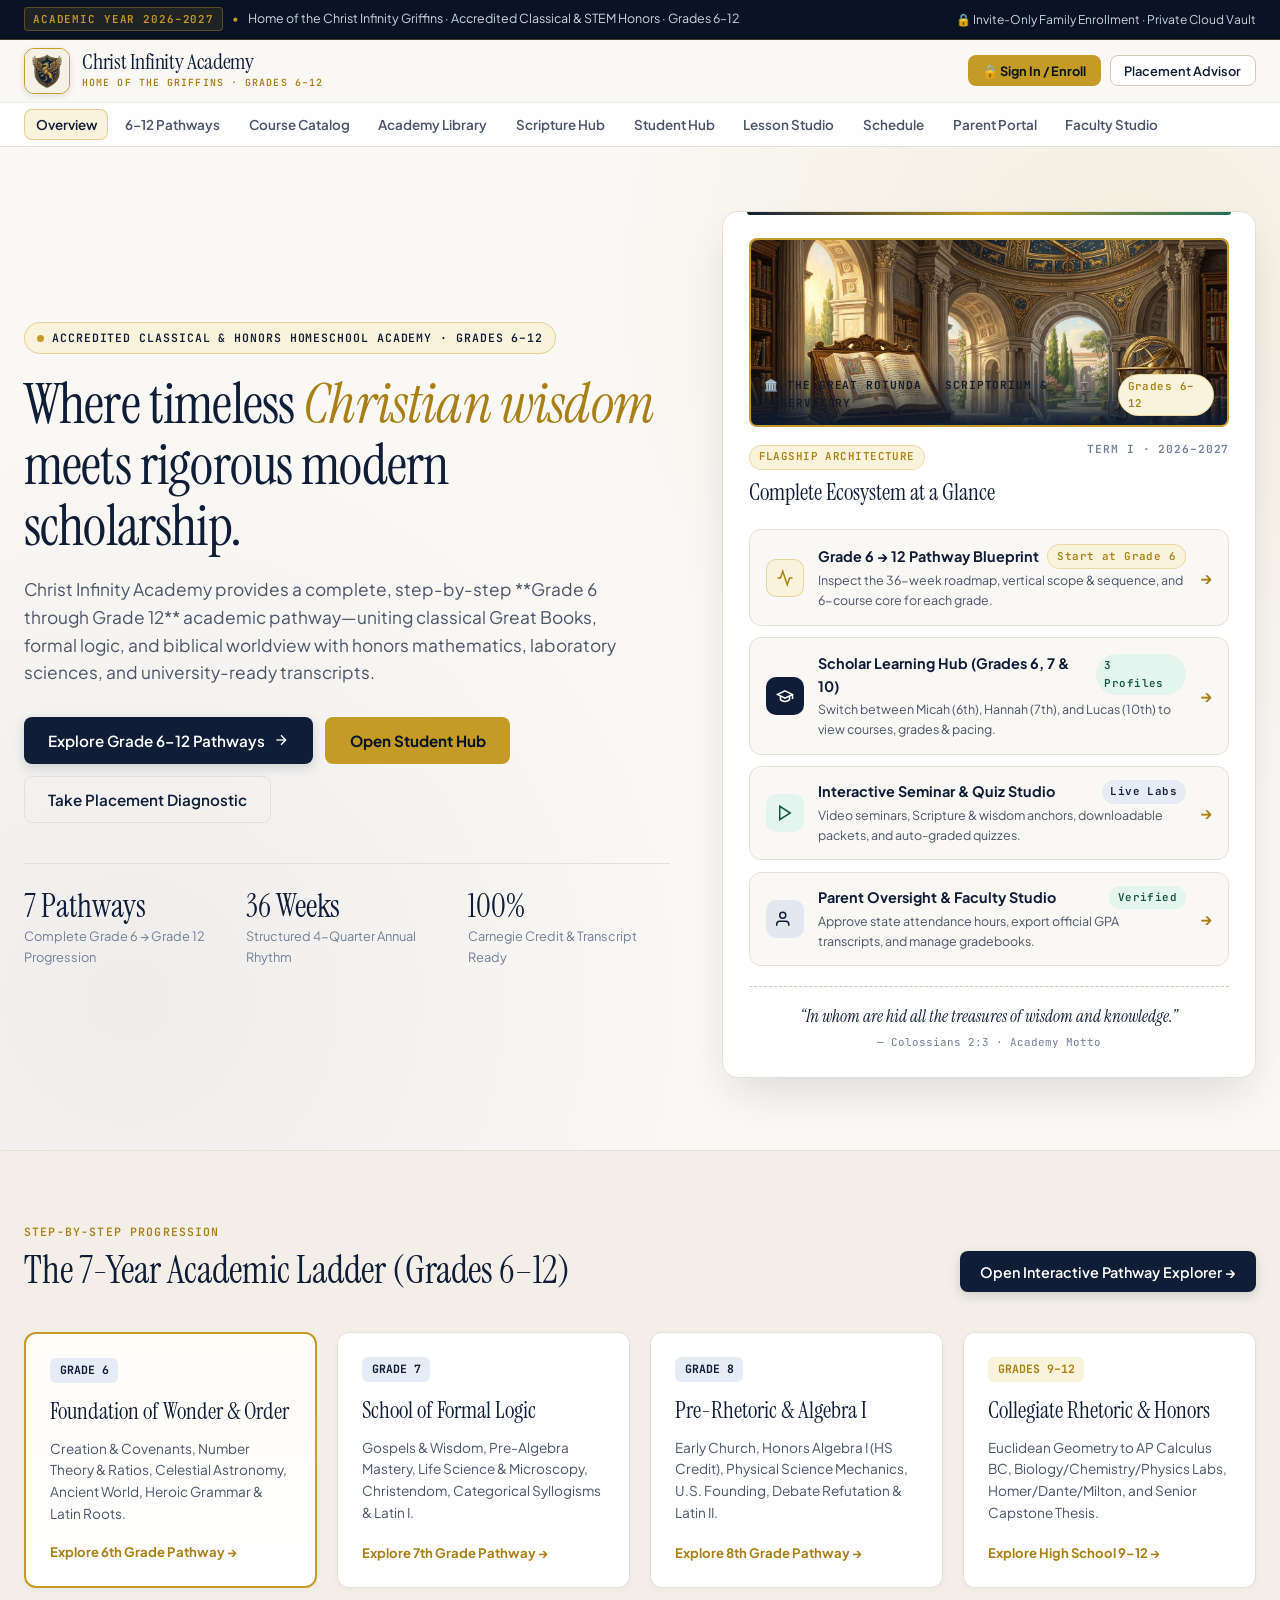
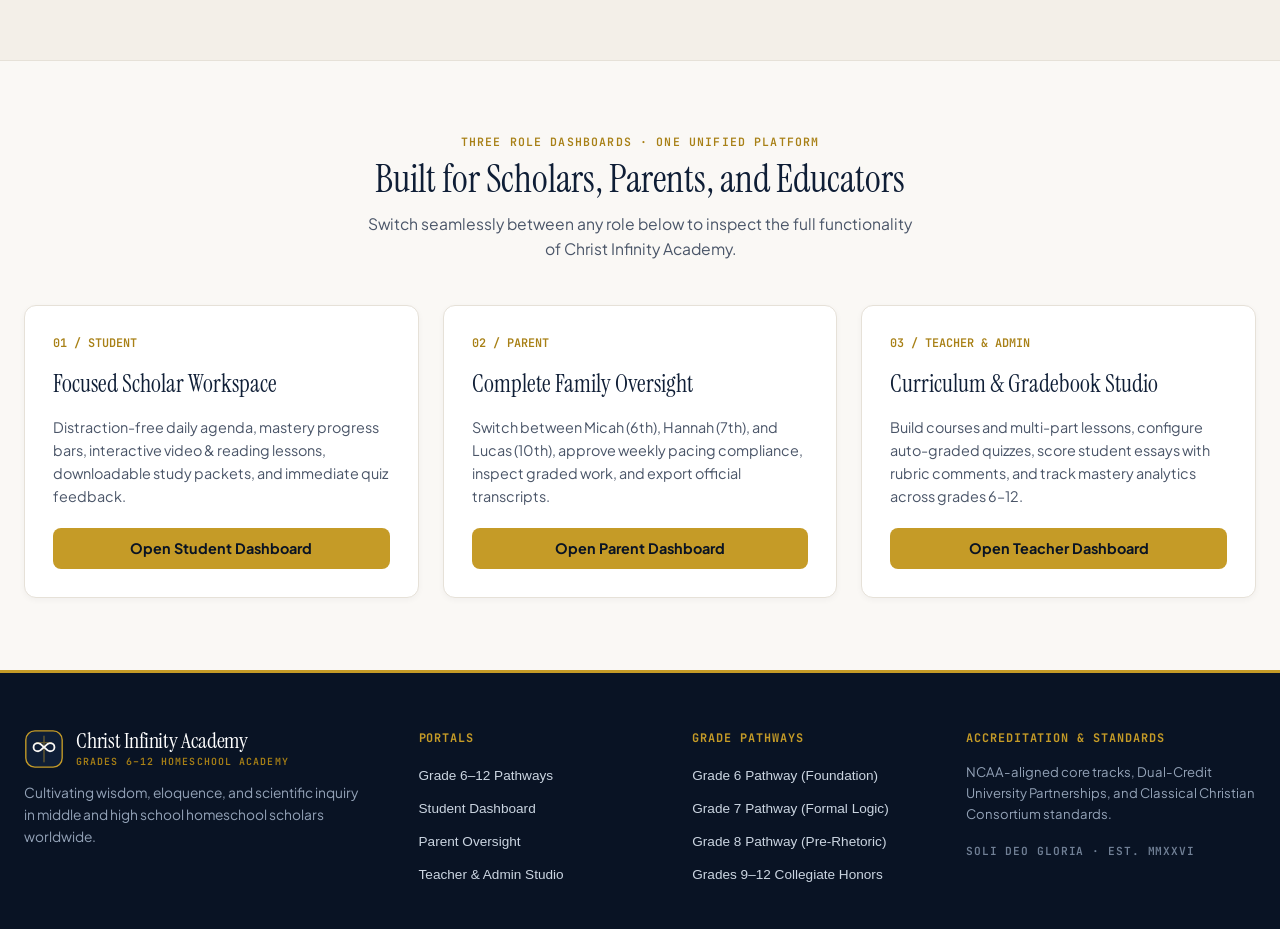
==== index.html @ cd8edf98 "Add files via upload" ====
<!DOCTYPE html>
<html lang="en">
<head>
  <meta charset="UTF-8" />
  <meta name="viewport" content="width=device-width, initial-scale=1.0" />
  <title>Christ Infinity Academy — Flagship Classical &amp; Modern Homeschool Platform (Grades 6–12)</title>
  <link rel="preconnect" href="https://fonts.googleapis.com">
  <link rel="preconnect" href="https://fonts.gstatic.com" crossorigin>
  <link href="https://fonts.googleapis.com/css2?family=Instrument+Serif:ital@0;1&family=JetBrains+Mono:wght@400;500;600&family=Plus+Jakarta+Sans:wght@400;500;600;700&display=swap" rel="stylesheet">
  <link rel="stylesheet" href="styles.css?v=20261125c" />
</head>
<body>
  <!-- Top Institutional Banner -->
  <div class="institutional-bar">
    <div class="container institutional-bar-inner">
      <div class="inst-left">
        <span class="inst-badge">ACADEMIC YEAR 2026–2027</span>
        <span class="inst-divider">•</span>
        <span class="inst-meta">Home of the Christ Infinity Griffins · Accredited Classical &amp; STEM Honors · Grades 6–12</span>
      </div>
      <div class="inst-right" style="display:flex; align-items:center; gap:0.65rem; font-size:0.75rem; color:#CBD5E1;">
        <span>🔒 Invite-Only Family Enrollment · Private Cloud Vault</span>
      </div>
    </div>
  </div>

  <!-- Primary Navigation Header -->
  <header class="site-header">
    <div class="container header-inner header-top-row">
      <a href="#home" class="brand-logo" data-nav="home">
        <div class="crest-mark" aria-hidden="true" style="width:46px; height:46px; border-radius:10px; overflow:hidden; border:1.5px solid var(--gold-500); background:#FAF8F5; box-shadow:0 2px 6px rgba(15,30,54,0.12);">
          <img src="griffin_mascot.jpg" alt="Christ Infinity Griffins Official Crest" style="width:100%; height:100%; object-fit:cover; display:block;" />
        </div>
        <div class="brand-text">
          <span class="brand-title">Christ Infinity Academy</span>
          <span class="brand-subtitle">HOME OF THE GRIFFINS · GRADES 6–12</span>
        </div>
      </a>

      <div class="header-actions">
        <button class="btn btn-secondary btn-sm" id="openAuthModalBtn" title="Sign In, Verify Invite Code, or Switch Role Access">
          🔒 Sign In / Enroll
        </button>
        <button class="btn btn-outline btn-sm" id="headerQuickSignOutBtn" style="display:none; border-color:#DC2626; color:#B91C1C; font-weight:600;" title="Sign out of your account">
          ↪ Sign Out
        </button>
        <button class="btn btn-outline btn-sm" id="openPlacementAdvisorBtn" title="Find the right grade pathway">
          Placement Advisor
        </button>
        <div class="active-profile-chip" id="activeProfileChip" style="display:none;" title="Click to manage your signed-in account">
          <span class="status-dot"></span>
          <div class="profile-chip-meta">
            <span class="profile-chip-name" id="headerProfileName"></span>
            <span class="profile-chip-role" id="headerProfileRole"></span>
          </div>
        </div>
        <button class="mobile-menu-btn" id="mobileMenuBtn" aria-label="Toggle Menu" aria-expanded="false">
          <svg width="22" height="22" viewBox="0 0 24 24" fill="none" stroke="currentColor" stroke-width="2">
            <line x1="3" y1="6" x2="21" y2="6"></line>
            <line x1="3" y1="12" x2="21" y2="12"></line>
            <line x1="3" y1="18" x2="21" y2="18"></line>
          </svg>
        </button>
      </div>
    </div>

    <div class="header-nav-bar">
      <nav class="container main-nav" id="mainNav" aria-label="Main Navigation">
        <button class="nav-link active" data-nav="home">Overview</button>
        <button class="nav-link" data-nav="pathways">6–12 Pathways</button>
        <button class="nav-link" data-nav="catalog">Course Catalog</button>
        <button class="nav-link" data-nav="library">Academy Library</button>
        <button class="nav-link" data-nav="bible">Scripture Hub</button>
        <button class="nav-link" data-nav="student">Student Hub</button>
        <button class="nav-link" data-nav="lesson">Lesson Studio</button>
        <button class="nav-link" data-nav="schedule">Schedule</button>
        <button class="nav-link" data-nav="parent">Parent Portal</button>
        <button class="nav-link" data-nav="teacher">Faculty Studio</button>
      </nav>
    </div>
  </header>

  <!-- Main Dynamic Application Container -->
  <main id="appRoot">
    <!-- ==================== 1. HOMEPAGE VIEW ==================== -->
    <section class="view-section active" id="view-home">
      <div class="hero-section">
        <div class="container hero-grid">
          <div class="hero-copy">
            <div class="eyebrow-pill">
              <span class="gold-dot"></span>
              <span>ACCREDITED CLASSICAL &amp; HONORS HOMESCHOOL ACADEMY · GRADES 6–12</span>
            </div>
            <h1 class="hero-headline">
              Where timeless <span class="serif-italic">Christian wisdom</span> meets rigorous modern scholarship.
            </h1>
            <p class="hero-lead">
              Christ Infinity Academy provides a complete, step-by-step **Grade 6 through Grade 12** academic pathway—uniting classical Great Books, formal logic, and biblical worldview with honors mathematics, laboratory sciences, and university-ready transcripts.
            </p>
            <div class="hero-cta-row">
              <button class="btn btn-primary btn-lg" data-nav="pathways">
                Explore Grade 6–12 Pathways
                <svg width="16" height="16" viewBox="0 0 24 24" fill="none" stroke="currentColor" stroke-width="2"><line x1="5" y1="12" x2="19" y2="12"/><polyline points="12 5 19 12 12 19"/></svg>
              </button>
              <button class="btn btn-secondary btn-lg" data-nav="student">
                Open Student Hub
              </button>
              <button class="btn btn-ghost btn-lg" id="heroPlacementBtn">
                Take Placement Diagnostic
              </button>
            </div>

            <div class="hero-metrics">
              <div class="metric-item">
                <span class="metric-num">7 Pathways</span>
                <span class="metric-caption">Complete Grade 6 → Grade 12 Progression</span>
              </div>
              <div class="metric-item">
                <span class="metric-num">36 Weeks</span>
                <span class="metric-caption">Structured 4-Quarter Annual Rhythm</span>
              </div>
              <div class="metric-item">
                <span class="metric-num">100%</span>
                <span class="metric-caption">Carnegie Credit &amp; Transcript Ready</span>
              </div>
            </div>
          </div>

          <!-- Interactive Live Platform Preview Card -->
          <div class="hero-showcase">
            <div class="showcase-card">
              <div style="margin-bottom: 0.9rem; border-radius: 8px; overflow: hidden; border: 2px solid var(--gold-500); position: relative;">
                <img src="academy_hero.jpg" alt="Christ Infinity Academy Classical Rotunda &amp; Observatory" style="width: 100%; height: 185px; object-fit: cover; display: block;" />
                <div style="position: absolute; bottom: 0; left: 0; right: 0; background: linear-gradient(transparent, rgba(10,25,47,0.92)); padding: 0.55rem 0.85rem; display: flex; justify-content: space-between; align-items: center;">
                  <span style="font-family: var(--font-mono); font-size: 0.7rem; color: var(--gold-400); font-weight: 700; letter-spacing: 0.08em;">🏛️ THE GREAT ROTUNDA · SCRIPTORIUM &amp; OBSERVATORY</span>
                  <span class="badge badge-gold">Grades 6–12</span>
                </div>
              </div>
              <div class="showcase-header">
                <div class="showcase-title-group">
                  <span class="badge badge-gold">FLAGSHIP ARCHITECTURE</span>
                  <h3>Complete Ecosystem at a Glance</h3>
                </div>
                <span class="mono-tag">TERM I · 2026–2027</span>
              </div>

              <div class="showcase-portal-cards">
                <div class="mini-portal-card" data-nav="pathways">
                  <div class="mini-portal-icon gold">
                    <svg width="18" height="18" viewBox="0 0 24 24" fill="none" stroke="currentColor" stroke-width="2"><polyline points="22 12 18 12 15 21 9 3 6 12 2 12"/></svg>
                  </div>
                  <div class="mini-portal-body">
                    <div class="mini-portal-top">
                      <strong>Grade 6 → 12 Pathway Blueprint</strong>
                      <span class="badge badge-gold">Start at Grade 6</span>
                    </div>
                    <p>Inspect the 36-week roadmap, vertical scope &amp; sequence, and 6-course core for each grade.</p>
                  </div>
                  <span class="arrow-indicator">→</span>
                </div>

                <div class="mini-portal-card" data-nav="student">
                  <div class="mini-portal-icon navy">
                    <svg width="18" height="18" viewBox="0 0 24 24" fill="none" stroke="currentColor" stroke-width="2"><path d="M22 10v6M2 10l10-5 10 5-10 5z"/><path d="M6 12v5c3 3 9 3 12 0v-5"/></svg>
                  </div>
                  <div class="mini-portal-body">
                    <div class="mini-portal-top">
                      <strong>Scholar Learning Hub (Grades 6, 7 &amp; 10)</strong>
                      <span class="badge badge-emerald">3 Profiles</span>
                    </div>
                    <p>Switch between Micah (6th), Hannah (7th), and Lucas (10th) to view courses, grades &amp; pacing.</p>
                  </div>
                  <span class="arrow-indicator">→</span>
                </div>

                <div class="mini-portal-card" data-nav="lesson">
                  <div class="mini-portal-icon emerald">
                    <svg width="18" height="18" viewBox="0 0 24 24" fill="none" stroke="currentColor" stroke-width="2"><polygon points="5 3 19 12 5 21 5 3"/></svg>
                  </div>
                  <div class="mini-portal-body">
                    <div class="mini-portal-top">
                      <strong>Interactive Seminar &amp; Quiz Studio</strong>
                      <span class="badge badge-navy">Live Labs</span>
                    </div>
                    <p>Video seminars, Scripture &amp; wisdom anchors, downloadable packets, and auto-graded quizzes.</p>
                  </div>
                  <span class="arrow-indicator">→</span>
                </div>

                <div class="mini-portal-card" data-nav="parent">
                  <div class="mini-portal-icon slate">
                    <svg width="18" height="18" viewBox="0 0 24 24" fill="none" stroke="currentColor" stroke-width="2"><path d="M17 21v-2a4 4 0 0 0-4-4H5a4 4 0 0 0-4 4v2"/><circle cx="9" cy="7" r="4"/></svg>
                  </div>
                  <div class="mini-portal-body">
                    <div class="mini-portal-top">
                      <strong>Parent Oversight &amp; Faculty Studio</strong>
                      <span class="badge badge-emerald">Verified</span>
                    </div>
                    <p>Approve state attendance hours, export official GPA transcripts, and manage gradebooks.</p>
                  </div>
                  <span class="arrow-indicator">→</span>
                </div>
              </div>

              <div class="scripture-footer">
                <blockquote>
                  “In whom are hid all the treasures of wisdom and knowledge.”
                </blockquote>
                <cite>— Colossians 2:3 · Academy Motto</cite>
              </div>
            </div>
          </div>
        </div>
      </div>

      <!-- Quick Grade 6–12 Pathway Ribbon on Homepage -->
      <div class="section-block bg-ivory-alt">
        <div class="container">
          <div class="section-header-split">
            <div>
              <span class="section-eyebrow">STEP-BY-STEP PROGRESSION</span>
              <h2 class="section-title">The 7-Year Academic Ladder (Grades 6–12)</h2>
            </div>
            <button class="btn btn-primary" data-nav="pathways">Open Interactive Pathway Explorer →</button>
          </div>

          <div class="pathway-ladder-grid">
            <div class="ladder-card highlight-g6" data-jump-pathway="6">
              <span class="ladder-grade">GRADE 6</span>
              <h4>Foundation of Wonder &amp; Order</h4>
              <p>Creation &amp; Covenants, Number Theory &amp; Ratios, Celestial Astronomy, Ancient World, Heroic Grammar &amp; Latin Roots.</p>
              <span class="ladder-cta">Explore 6th Grade Pathway →</span>
            </div>
            <div class="ladder-card" data-jump-pathway="7">
              <span class="ladder-grade">GRADE 7</span>
              <h4>School of Formal Logic</h4>
              <p>Gospels &amp; Wisdom, Pre-Algebra Mastery, Life Science &amp; Microscopy, Christendom, Categorical Syllogisms &amp; Latin I.</p>
              <span class="ladder-cta">Explore 7th Grade Pathway →</span>
            </div>
            <div class="ladder-card" data-jump-pathway="8">
              <span class="ladder-grade">GRADE 8</span>
              <h4>Pre-Rhetoric &amp; Algebra I</h4>
              <p>Early Church, Honors Algebra I (HS Credit), Physical Science Mechanics, U.S. Founding, Debate Refutation &amp; Latin II.</p>
              <span class="ladder-cta">Explore 8th Grade Pathway →</span>
            </div>
            <div class="ladder-card" data-jump-pathway="9">
              <span class="ladder-grade gold">GRADES 9–12</span>
              <h4>Collegiate Rhetoric &amp; Honors</h4>
              <p>Euclidean Geometry to AP Calculus BC, Biology/Chemistry/Physics Labs, Homer/Dante/Milton, and Senior Capstone Thesis.</p>
              <span class="ladder-cta">Explore High School 9–12 →</span>
            </div>
          </div>
        </div>
      </div>

      <!-- Three Pillars + Unified Ecosystem Preview -->
      <div class="section-block">
        <div class="container">
          <div class="section-header-center">
            <span class="section-eyebrow">THREE ROLE DASHBOARDS · ONE UNIFIED PLATFORM</span>
            <h2 class="section-title">Built for Scholars, Parents, and Educators</h2>
            <p class="section-desc">Switch seamlessly between any role below to inspect the full functionality of Christ Infinity Academy.</p>
          </div>

          <div class="role-preview-cards">
            <div class="role-feature-card">
              <div class="role-feature-num">01 / STUDENT</div>
              <h3>Focused Scholar Workspace</h3>
              <p>Distraction-free daily agenda, mastery progress bars, interactive video &amp; reading lessons, downloadable study packets, and immediate quiz feedback.</p>
              <button class="btn btn-secondary btn-full" data-nav="student">Open Student Dashboard</button>
            </div>
            <div class="role-feature-card">
              <div class="role-feature-num">02 / PARENT</div>
              <h3>Complete Family Oversight</h3>
              <p>Switch between Micah (6th), Hannah (7th), and Lucas (10th), approve weekly pacing compliance, inspect graded work, and export official transcripts.</p>
              <button class="btn btn-secondary btn-full" data-nav="parent">Open Parent Dashboard</button>
            </div>
            <div class="role-feature-card">
              <div class="role-feature-num">03 / TEACHER &amp; ADMIN</div>
              <h3>Curriculum &amp; Gradebook Studio</h3>
              <p>Build courses and multi-part lessons, configure auto-graded quizzes, score student essays with rubric comments, and track mastery analytics across grades 6–12.</p>
              <button class="btn btn-secondary btn-full" data-nav="teacher">Open Teacher Dashboard</button>
            </div>
          </div>
        </div>
      </div>
    </section>

    <!-- ==================== 1B. GRADE 6–12 PATHWAYS & SCOPE MATRIX VIEW ==================== -->
    <section class="view-section" id="view-pathways">
      <div class="page-banner">
        <div class="container page-banner-inner">
          <div>
            <span class="section-eyebrow">ARCHITECTURAL BLUEPRINT · GRADES 6 TO 12</span>
            <h1 class="page-title">Grade-by-Grade Academic Pathways &amp; Scope Matrix</h1>
            <p class="page-subtitle">Select any grade below (starting with Grade 6) to inspect its 36-week quarterly roadmap, required daily pacing, and 6-course core curriculum.</p>
          </div>
          <div style="display:flex; gap:0.6rem; flex-wrap:wrap;">
            <button class="btn btn-outline" style="background:rgba(255,255,255,0.1); color:#FFF; border-color:rgba(255,255,255,0.28);" id="exportAccreditationPacketBtn">↓ Export State &amp; Private Accreditation Packet</button>
            <button class="btn btn-secondary" id="pathwayPlacementBtn">Launch Placement Diagnostic</button>
          </div>
        </div>
      </div>

      <div class="container section-pad">
        <!-- Grade Stepper Bar (Grades 6 -> 12) -->
        <div class="pathway-stepper" id="pathwayGradeStepper" role="tablist">
          <button class="pathway-step-btn active" data-pathway-grade="6">
            <span class="step-tag">STAGE I · BRIDGE</span>
            <strong>Grade 6 Pathway</strong>
          </button>
          <button class="pathway-step-btn" data-pathway-grade="7">
            <span class="step-tag">STAGE II · LOGIC</span>
            <strong>Grade 7 Pathway</strong>
          </button>
          <button class="pathway-step-btn" data-pathway-grade="8">
            <span class="step-tag">STAGE III · PRE-RHETORIC</span>
            <strong>Grade 8 Pathway</strong>
          </button>
          <button class="pathway-step-btn" data-pathway-grade="9">
            <span class="step-tag">FRESHMAN HONORS</span>
            <strong>Grade 9 Pathway</strong>
          </button>
          <button class="pathway-step-btn" data-pathway-grade="10">
            <span class="step-tag">SOPHOMORE HONORS</span>
            <strong>Grade 10 Pathway</strong>
          </button>
          <button class="pathway-step-btn" data-pathway-grade="11">
            <span class="step-tag">JUNIOR COLLEGIATE</span>
            <strong>Grade 11 Pathway</strong>
          </button>
          <button class="pathway-step-btn" data-pathway-grade="12">
            <span class="step-tag">SENIOR CAPSTONE</span>
            <strong>Grade 12 Pathway</strong>
          </button>
        </div>

        <!-- Dynamic Pathway Detail Container -->
        <div id="pathwayDetailContainer"></div>

        <!-- 36-Week Multimodal Online Assignments Overview (Beyond Quizzes) -->
        <div class="card-panel mt-lg" id="assignmentModalitiesPanel"></div>

        <!-- State DOE, Private Academy & University Accreditation Verification Center -->
        <div class="card-panel mt-lg" id="accreditationCenterPanel"></div>

        <!-- Master Vertical Scope & Sequence Table (Grades 6–12) -->
        <div class="card-panel mt-lg">
          <div class="panel-header">
            <div>
              <span class="mono-label">VERTICAL CURRICULUM ALIGNMENT</span>
              <h2 class="panel-title">Master Scope &amp; Sequence Matrix (Grades 6–12)</h2>
            </div>
            <span class="badge badge-gold">6 Core Departments × 7 Years</span>
          </div>
          <div class="table-responsive">
            <table class="data-table scope-matrix-table" id="scopeMatrixTable">
              <thead>
                <tr>
                  <th>Department</th>
                  <th>Grade 6</th>
                  <th>Grade 7</th>
                  <th>Grade 8</th>
                  <th>Grade 9</th>
                  <th>Grade 10</th>
                  <th>Grade 11</th>
                  <th>Grade 12</th>
                </tr>
              </thead>
              <tbody></tbody>
            </table>
          </div>
        </div>
      </div>
    </section>

    <!-- ==================== 2. COURSE CATALOG VIEW ==================== -->
    <section class="view-section" id="view-catalog">
      <div class="page-banner">
        <div class="container page-banner-inner">
          <div>
            <span class="section-eyebrow">ACADEMIC CATALOG · 2026–2027</span>
            <h1 class="page-title">Grades 6–12 Course Catalog</h1>
            <p class="page-subtitle">Filter by grade level (6–12), academic department, or honors credit track. Enroll directly or launch a sample lesson.</p>
          </div>
          <div class="catalog-summary-box">
            <div>
              <span class="mono-label">ENROLLED CREDITS</span>
              <strong id="catalogEnrolledCount">6 Courses (6.0 Credits)</strong>
            </div>
            <button class="btn btn-primary btn-sm" data-nav="student">Go to My Courses</button>
          </div>
        </div>
      </div>

      <div class="container section-pad">
        <!-- Filter Bar -->
        <div class="catalog-controls">
          <div class="search-input-wrap">
            <svg width="16" height="16" viewBox="0 0 24 24" fill="none" stroke="currentColor" stroke-width="2"><circle cx="11" cy="11" r="8"/><line x1="21" y1="21" x2="16.65" y2="16.65"/></svg>
            <input type="search" id="catalogSearch" placeholder="Search by course title, code, instructor, or topic..." />
          </div>

          <div class="filter-group">
            <label for="gradeFilter" class="filter-label">Grade Band:</label>
            <select id="gradeFilter" class="select-control">
              <option value="all">All Grades (6–12)</option>
              <option value="6">Grade 6 Pathway</option>
              <option value="7">Grade 7 Pathway</option>
              <option value="8">Grade 8 Pathway</option>
              <option value="9">Grade 9 Pathway</option>
              <option value="10">Grade 10 Pathway</option>
              <option value="11">Grade 11 Pathway</option>
              <option value="12">Grade 12 Pathway</option>
              <option value="middle">All Middle School (6–8)</option>
              <option value="high">All High School (9–12)</option>
            </select>
          </div>

          <div class="filter-group">
            <label for="subjectFilter" class="filter-label">Department:</label>
            <select id="subjectFilter" class="select-control">
              <option value="all">All Subjects</option>
              <option value="Theology & Worldview">Theology &amp; Worldview</option>
              <option value="Mathematics">Mathematics</option>
              <option value="Natural Sciences">Natural Sciences</option>
              <option value="Literature & Rhetoric">Literature &amp; Rhetoric</option>
              <option value="History & Civilization">History &amp; Civilization</option>
              <option value="Classical Languages & Arts">Classical Languages &amp; Arts (Latin, Greek &amp; Spanish)</option>
              <option value="Career, Finance & Trades">Career, Finance, Real Estate &amp; Trades</option>
              <option value="Technology & Engineering">Computer Science, AI &amp; Cybersecurity</option>
            </select>
          </div>
        </div>

        <!-- Subject Quick Chips -->
        <div class="subject-chips" id="subjectQuickChips">
          <button class="chip active" data-subject="all">All Departments</button>
          <button class="chip" data-subject="Career, Finance & Trades">💼 Real Estate, Investing &amp; Skilled Trades</button>
          <button class="chip" data-subject="Technology & Engineering">💻 Coding, AI &amp; Cybersecurity</button>
          <button class="chip" data-subject="Theology & Worldview">Theology &amp; Worldview</button>
          <button class="chip" data-subject="Mathematics">Mathematics</button>
          <button class="chip" data-subject="Natural Sciences">Natural Sciences (Labs)</button>
          <button class="chip" data-subject="Literature & Rhetoric">Great Books &amp; Rhetoric</button>
          <button class="chip" data-subject="History & Civilization">History &amp; Civilization</button>
          <button class="chip" data-subject="Classical Languages & Arts">Languages (Latin, Greek &amp; Spanish)</button>
        </div>

        <!-- Dynamic Course Grid -->
        <div class="catalog-grid" id="catalogGrid"></div>
      </div>
    </section>

    <!-- ==================== 2B. ACADEMY DIGITAL LIBRARY (TEXTBOOKS, ADVENTURE, MYSTERY & PUZZLE SHELVES) ==================== -->
    <section class="view-section" id="view-library">
      <div class="page-banner">
        <div class="container page-banner-inner">
          <div>
            <span class="section-eyebrow">BIBLIOTHECA INFINITA · GRADES 6 TO 12 DIGITAL REPOSITORY</span>
            <h1 class="page-title">Christ Infinity Digital Library &amp; Reading Shelves</h1>
            <p class="page-subtitle">Explore complete Digital Course Textbooks alongside curated Grade 6–12 shelves of Adventure &amp; Expedition stories, Mystery &amp; Detective cases, Puzzle &amp; Cipher books, Historical Fiction, and Classical Great Books.</p>
          </div>
          <div style="display:flex; gap:0.6rem; flex-wrap:wrap; align-items:center;">
            <span class="badge badge-gold" id="libraryTotalBooksBadge" style="font-size:0.82rem; padding:0.45rem 0.85rem;">📚 30+ Full Multi-Chapter Books · Grades 6–12</span>
            <button class="btn btn-secondary btn-sm" data-nav="bible">📖 Open Scripture Hub (Greek / Hebrew / Cross-Refs) →</button>
          </div>
        </div>
      </div>

      <div class="container section-pad">
        <!-- Library Filter & Shelf Selector -->
        <div class="catalog-filter-bar" style="grid-template-columns: 1.4fr 1.1fr 1fr; margin-bottom: 0.9rem;">
          <div class="filter-group search-group">
            <label for="librarySearchInput" class="mono-label">SEARCH BOOKS, GENRES, AUTHORS OR TOPICS</label>
            <input type="search" id="librarySearchInput" class="input-control" placeholder="Search adventure, mystery, puzzle, cipher, or course textbooks..." />
          </div>
          <div class="filter-group">
            <label for="libraryShelfFilter" class="mono-label">GENRE / LIBRARY SHELF</label>
            <select id="libraryShelfFilter" class="select-control">
              <option value="all">All Library Shelves &amp; Genres</option>
              <option value="Core Course Textbook">1. Core Course Digital Textbooks (Grades 6–12)</option>
              <option value="Adventure & Expedition">2. Adventure &amp; Expedition Stories (Grades 6–12)</option>
              <option value="Mystery & Detective">3. Mystery &amp; Detective Stories (Grades 6–12)</option>
              <option value="Puzzle, Logic & Cipher">4. Puzzle, Logic &amp; Cipher Stories (Grades 6–12)</option>
              <option value="Historical & Science Narrative">5. Historical &amp; Science Living Books (Grades 6–12)</option>
              <option value="Classical Great Book">6. Classical Great Books &amp; Allegory (Grades 6–12)</option>
            </select>
          </div>
          <div class="filter-group">
            <label for="libraryGradeFilter" class="mono-label">READING LEVEL EXTENT (GRADES 6–12)</label>
            <select id="libraryGradeFilter" class="select-control">
              <option value="all">All Reading Levels (Grades 6–12)</option>
              <option value="6">Grade 6 Reading Level &amp; Textbooks</option>
              <option value="7">Grade 7 Reading Level &amp; Textbooks</option>
              <option value="8">Grade 8 Reading Level &amp; Textbooks</option>
              <option value="9">Grade 9 Reading Level &amp; Textbooks</option>
              <option value="10">Grade 10 Reading Level &amp; Textbooks</option>
              <option value="11">Grade 11 Reading Level &amp; Textbooks</option>
              <option value="12">Grade 12 Reading Level &amp; Textbooks</option>
            </select>
          </div>
        </div>

        <!-- Quick Genre Shelf Pills -->
        <div class="subject-chips" id="libraryGenreQuickChips" style="margin-bottom: 1.35rem;">
          <button type="button" class="chip active" data-library-shelf="all">All Books</button>
          <button type="button" class="chip" data-library-shelf="Core Course Textbook">📘 Digital Textbooks</button>
          <button type="button" class="chip" data-library-shelf="Adventure & Expedition">🧭 Adventure Stories</button>
          <button type="button" class="chip" data-library-shelf="Mystery & Detective">🔍 Mystery Stories</button>
          <button type="button" class="chip" data-library-shelf="Puzzle, Logic & Cipher">🧩 Puzzle &amp; Cipher Books</button>
          <button type="button" class="chip" data-library-shelf="Historical & Science Narrative">🏛️ Historical &amp; Science</button>
          <button type="button" class="chip" data-library-shelf="Classical Great Book">📜 Classical Great Books</button>
        </div>

        <!-- Interactive Full-Book Reader Stage (Opens when a book is clicked) -->
        <div id="libraryBookReaderStage" class="card-panel" style="margin-bottom: 1.5rem; border-top: 4px solid var(--gold-500);"></div>

        <!-- Library Bookshelf Grid -->
        <div class="catalog-grid" id="libraryBooksGrid"></div>
      </div>
    </section>

    <!-- ==================== 2C. SCRIPTURE HUB (BIBLE HUB STYLE: HEBREW, GREEK, ENGLISH, APOCRYPHA & CROSS-REFERENCES) ==================== -->
    <section class="view-section" id="view-bible">
      <div class="page-banner">
        <div class="container page-banner-inner">
          <div>
            <span class="section-eyebrow">BIBLIA SACRA POLYGLOTTA · HEBREW MASORETIC · KOINE GREEK · SEPTUAGINT · APOCRYPHA</span>
            <h1 class="page-title">Christ Infinity Scripture Hub &amp; Interlinear Lexicon</h1>
            <p class="page-subtitle">Integrated Bible Hub workstation: study Old Testament (Hebrew to English), New Testament (Koine Greek to English), and the Deuterocanonical Apocrypha with Strong’s Concordance parsing, Treasury of Scripture Knowledge cross-references, and historical geography.</p>
          </div>
          <div style="display:flex; gap:0.6rem; flex-wrap:wrap; align-items:center;">
            <span class="badge badge-gold">81 Books · 1,463 Chs · 37,750 Verses (100% Offline)</span>
            <span class="badge badge-emerald">Easy-to-Read (Kids) + KJV + Apocrypha &amp; 1 Enoch</span>
            <button class="btn btn-outline btn-sm" data-nav="lesson">← Return to Lesson Studio</button>
          </div>
        </div>
      </div>

      <div class="container section-pad">
        <!-- Testament / Canon, 81-Book, Chapter & Translation Selector Bar -->
        <div class="catalog-filter-bar" style="grid-template-columns: 1fr 1.15fr 0.8fr 1.15fr 1fr; margin-bottom: 1rem;">
          <div class="filter-group">
            <label for="bibleCanonSelect" class="mono-label">1. TESTAMENT / CANON (81 BOOKS)</label>
            <select id="bibleCanonSelect" class="select-control">
              <option value="all">All 81 Books (OT + Apocrypha + 1 Enoch + NT · 1,463 Chs)</option>
              <option value="OT">Old Testament · Hebrew / Aramaic Tanakh (39 Books)</option>
              <option value="APOC">Apocrypha / LXX + Book of Enoch (15 Books)</option>
              <option value="NT">New Testament · Koine Greek Textus (27 Books)</option>
            </select>
          </div>
          <div class="filter-group">
            <label for="bibleBookSelect" class="mono-label">2. SELECT ANY OF THE 81 BOOKS</label>
            <select id="bibleBookSelect" class="select-control"></select>
          </div>
          <div class="filter-group">
            <label for="bibleChapterSelect" class="mono-label">3. CHAPTER (1–150)</label>
            <select id="bibleChapterSelect" class="select-control"></select>
          </div>
          <div class="filter-group">
            <label for="bibleTranslationSelect" class="mono-label">4. ENGLISH TRANSLATION (KID-FRIENDLY / KJV)</label>
            <select id="bibleTranslationSelect" class="select-control">
              <option value="parallel" selected>📖 Parallel: Easy-to-Read (Kids) + Classic KJV</option>
              <option value="easy">✨ Easy-to-Read Modern English (Kid-Friendly · BBE)</option>
              <option value="kjv">📜 Classic King James Version (KJV)</option>
            </select>
          </div>
          <div class="filter-group search-group">
            <label for="bibleSearchInput" class="mono-label">5. SEARCH BOOK, THEME OR STRONG'S #</label>
            <input type="search" id="bibleSearchInput" class="input-control" placeholder="Search 'Enoch', 'Psalm 23', 'Wisdom', 'Logos'..." />
          </div>
        </div>

        <!-- Quick Canon & Feature Pills -->
        <div class="subject-chips" id="bibleQuickCanonChips" style="margin-bottom: 1rem;">
          <button type="button" class="chip active" data-bible-canon="all">All 81 Books (1,463 Chs · 37,750 Verses Offline)</button>
          <button type="button" class="chip" data-bible-canon="OT">📜 Old Testament (39 Books · Hebrew → English)</button>
          <button type="button" class="chip" data-bible-canon="APOC">🏛️ Apocrypha &amp; Book of Enoch (15 Books)</button>
          <button type="button" class="chip" data-bible-canon="NT">✝️ New Testament (27 Books · Koine Greek → English)</button>
        </div>

        <!-- Interactive 80-Book & Chapter Navigator Drawer -->
        <div class="card-panel" style="margin-bottom: 1.25rem; padding: 1.1rem 1.25rem;" id="bible80BooksQuickGridBox"></div>

        <!-- Main Interactive Bible Hub Workstation (Rendered by app.js) -->
        <div id="bibleHubWorkstationContainer"></div>

        <!-- Complete 80-Book Canonical & Apocryphal Atlas Directory -->
        <div class="card-panel" style="margin-top: 1.5rem;" id="bibleFullCanonDirectoryBox"></div>
      </div>
    </section>

    <!-- ==================== 3. STUDENT DASHBOARD VIEW ==================== -->
    <section class="view-section" id="view-student">
      <div class="page-banner student-banner">
        <div class="container page-banner-inner">
          <div>
            <span class="section-eyebrow" id="studentBannerEyebrow">SCHOLAR WORKSPACE · GRADE 6 PATHWAY</span>
            <h1 class="page-title" id="studentGreeting">Good morning, Micah Vance</h1>
            <p class="page-subtitle" id="studentSubGreeting">“The fear of the Lord is the beginning of wisdom.” — Your Grade 6 Pathway is on pace.</p>
          </div>
          <div class="student-switcher-bar">
            <label for="activeStudentSelect" class="mono-label">SWITCH ACTIVE SCHOLAR PROFILE</label>
            <div class="student-switcher-controls">
              <select id="activeStudentSelect" class="select-control">
                <option value="micah">Micah Vance (Grade 6 · Foundation Pathway)</option>
                <option value="hannah">Hannah Vance (Grade 7 · Logic School)</option>
                <option value="lucas">Lucas Vance (Grade 10 · Collegiate Honors)</option>
              </select>
              <button class="btn btn-secondary btn-sm" data-nav="lesson">Resume Lesson →</button>
            </div>
          </div>
        </div>
      </div>

      <div class="container section-pad">
        <!-- KPI Row -->
        <div class="kpi-grid" id="studentKpiGrid"></div>

        <!-- Full-Week 5-Day Workload & 85% Mastery Gatekeeper Matrix -->
        <div class="card-panel" style="margin-bottom: 1.5rem;" id="studentWeeklyMasteryMatrix"></div>

        <!-- Main Student 2-Column Workspace -->
        <div class="dashboard-split">
          <!-- Left Primary Column: Enrolled Courses & Progress -->
          <div class="dashboard-main-col">
            <div class="card-panel">
              <div class="panel-header">
                <div>
                  <span class="mono-label">ENROLLED PATHWAY COURSES &amp; MASTERY</span>
                  <h2 class="panel-title">Current Term Coursework</h2>
                </div>
                <div style="display:flex; gap:0.5rem;">
                  <button class="btn btn-outline btn-sm" data-nav="pathways">View Pathway Roadmap</button>
                  <button class="btn btn-outline btn-sm" data-nav="catalog">+ Catalog</button>
                </div>
              </div>
              <div class="enrolled-courses-list" id="studentEnrolledList"></div>
            </div>

            <!-- Academic Gradebook & Mastery Breakdown Table -->
            <div class="card-panel">
              <div class="panel-header">
                <div>
                  <span class="mono-label">ACADEMIC RECORD</span>
                  <h2 class="panel-title">Term Gradebook &amp; Mastery Analytics</h2>
                </div>
                <div style="display:flex; gap:0.5rem; flex-wrap:wrap;">
                  <button class="btn btn-secondary btn-sm" id="studentPrintableCertBtn">🖨️ Official Certificate &amp; Transcript</button>
                  <button class="btn btn-ghost btn-sm" id="exportStudentReportBtn">Download Term Report (.txt)</button>
                </div>
              </div>
              <div class="table-responsive">
                <table class="data-table" id="studentGradesTable">
                  <thead>
                    <tr>
                      <th>Course</th>
                      <th>Department</th>
                      <th>Units Completed</th>
                      <th>Quiz Avg</th>
                      <th>Term Grade</th>
                      <th>Action</th>
                    </tr>
                  </thead>
                  <tbody></tbody>
                </table>
              </div>
            </div>
          </div>

          <!-- Right Column: Upcoming Assignments, Daily Pacing & Recent Feedback -->
          <div class="dashboard-side-col">
            <div class="card-panel">
              <div class="panel-header">
                <div>
                  <span class="mono-label">DUE SOON</span>
                  <h2 class="panel-title">Assignments &amp; Quizzes</h2>
                </div>
                <button class="btn btn-ghost btn-sm" data-nav="schedule">Full Calendar</button>
              </div>
              <div class="assignment-filter-tabs">
                <button class="mini-tab active" data-assign-filter="pending">Pending</button>
                <button class="mini-tab" data-assign-filter="completed">Completed</button>
                <button class="mini-tab" data-assign-filter="all">All</button>
              </div>
              <div class="assignments-stack" id="studentAssignmentsList"></div>
            </div>

            <div class="card-panel">
              <div class="panel-header">
                <div>
                  <span class="mono-label">WEEKLY PACING GOAL</span>
                  <h2 class="panel-title">Weekly Study Hours</h2>
                </div>
                <span class="badge badge-emerald" id="weeklyGoalBadge">17.0 / 18 hrs</span>
              </div>
              <div class="weekly-bars" id="studentWeeklyHoursChart"></div>
            </div>
          </div>
        </div>
      </div>
    </section>

    <!-- ==================== 4. LESSON VIEWER & QUIZ STUDIO ==================== -->
    <section class="view-section" id="view-lesson">
      <div class="lesson-top-bar">
        <div class="container lesson-top-inner">
          <div class="lesson-breadcrumb" style="flex-wrap:wrap; gap:0.5rem;">
            <button class="btn btn-ghost btn-sm" data-nav="student">← Student Hub</button>
            <span class="breadcrumb-sep">/</span>
            <select id="lessonCourseSelect" class="select-control select-compact" aria-label="Select Course"></select>
            <span class="breadcrumb-sep">/</span>
            <select id="lessonWeekSelect" class="select-control select-compact" aria-label="Select Week 1 to 36"></select>
            <select id="lessonTrackTierSelect" class="select-control select-compact" aria-label="Select Standard or Honors Track">
              <option value="standard" selected>Standard / College-Prep (4.0)</option>
              <option value="honors">Honors Track (4.5 Weighted)</option>
              <option value="ap">AP / Dual-Credit (5.0 Weighted)</option>
            </select>
            <button class="btn btn-primary btn-sm" id="toggleLessonGuidedModeBtn" data-toggle-lesson-mode="true">
              🎯 Guided 4-Step Student View (Active)
            </button>
            <button class="btn btn-outline btn-sm" id="toggle36WeekMapBtn">
              📅 36-Week Map
            </button>
            <button class="btn btn-secondary btn-sm" id="openCourseDigitalTextbookBtn">
              📖 Digital Textbook
            </button>
            <button class="btn btn-outline btn-sm" id="readLessonAloudBtn">
              🔊 Read Aloud
            </button>
          </div>
          <div class="lesson-progress-pill">
            <span id="lessonProgressSummary">Module 1 of 2</span>
            <button class="btn btn-emerald btn-sm" id="markLessonCompleteBtn">
              ✓ Mark Day Complete
            </button>
          </div>
        </div>
      </div>

      <div class="container section-pad">
        <!-- Expandable 36-Week (180-Day) Complete Course Curriculum Navigator (Hidden by default in clean Student Guided Mode) -->
        <div id="lessonFull36WeekMapBox" class="card-panel hidden" style="margin-bottom: 1.5rem;"></div>

        <!-- CLEAN, DISTRACTION-FREE 4-STEP STUDENT GUIDED FLOW (1. Objective -> 2. Learn -> 3. Practice -> 4. Exit Ticket) -->
        <div id="studentGuidedFlowContainer"></div>

        <div class="lesson-studio-grid" id="lessonFullStudioGrid">
          <!-- Left Sidebar: Course Modules & Lesson Outline -->
          <aside class="lesson-sidebar card-panel">
            <div class="lesson-sidebar-head">
              <span class="mono-label" id="lessonSidebarCode">THEO-601 · GRADE 6</span>
              <h3 id="lessonSidebarCourseTitle">Creation, Covenants &amp; the Biblical Worldview</h3>
              <div class="progress-track-wrap">
                <div class="progress-bar-bg">
                  <div class="progress-bar-fill" id="lessonCourseProgressBar" style="width: 88%"></div>
                </div>
                <span class="progress-caption" id="lessonCourseProgressLabel">88% Course Mastery</span>
              </div>
            </div>
            <div class="lesson-module-list" id="lessonModuleList"></div>
          </aside>

          <!-- Main Content Stage: Video, Reading, Resources, Quiz -->
          <div class="lesson-stage card-panel">
            <div class="lesson-stage-header">
              <div>
                <span class="badge badge-gold" id="activeLessonUnitBadge">UNIT 1 · CREATION &amp; ORDER</span>
                <h1 class="lesson-main-title" id="activeLessonTitle">Cosmos out of Chaos: The Architecture of Creation</h1>
                <p class="lesson-instructor-meta" id="activeLessonMeta">Instructor: Rev. Dr. Marcus Vance · Est. Time: 35 mins · Theology &amp; Worldview</p>
              </div>
            </div>

            <!-- Lesson Mode Tabs: Lecture Video | Reading & Notes | Downloads | Interactive Quiz -->
            <div class="lesson-mode-tabs" role="tablist">
              <button class="lesson-tab active" data-lesson-tab="lecture">
                <svg width="16" height="16" viewBox="0 0 24 24" fill="none" stroke="currentColor" stroke-width="2"><polygon points="5 3 19 12 5 21 5 3"/></svg>
                1. Video Seminar &amp; Text
              </button>
              <button class="lesson-tab" data-lesson-tab="resources">
                <svg width="16" height="16" viewBox="0 0 24 24" fill="none" stroke="currentColor" stroke-width="2"><path d="M21 15v4a2 2 0 0 1-2 2H5a2 2 0 0 1-2-2v-4"/><polyline points="7 10 12 15 17 10"/><line x1="12" y1="15" x2="12" y2="3"/></svg>
                2. Downloadable Resources (<span id="resourceCountBadge">2</span>)
              </button>
              <button class="lesson-tab" data-lesson-tab="quiz">
                <svg width="16" height="16" viewBox="0 0 24 24" fill="none" stroke="currentColor" stroke-width="2"><path d="M9 11l3 3L22 4"/><path d="M21 12v7a2 2 0 0 1-2 2H5a2 2 0 0 1-2-2V5a2 2 0 0 1 2-2h11"/></svg>
                3. Mastery Quiz (<span id="quizCountBadge">2 Qs</span>)
              </button>
              <button class="lesson-tab" data-lesson-tab="assignments">
                <svg width="16" height="16" viewBox="0 0 24 24" fill="none" stroke="currentColor" stroke-width="2"><path d="M12 20h9"/><path d="M16.5 3.5a2.121 2.121 0 0 1 3 3L7 19l-4 1 1-4L16.5 3.5z"/></svg>
                4. Discussion, Paper &amp; Lab Studio
              </button>
              <button class="lesson-tab" data-lesson-tab="notes">
                <svg width="16" height="16" viewBox="0 0 24 24" fill="none" stroke="currentColor" stroke-width="2"><path d="M14 2H6a2 2 0 0 0-2 2v16a2 2 0 0 0 2 2h12a2 2 0 0 0 2-2V8z"/><polyline points="14 2 14 8 20 8"/></svg>
                5. Scholar Notebook
              </button>
              <button class="lesson-tab" data-lesson-tab="parentguide">
                <svg width="16" height="16" viewBox="0 0 24 24" fill="none" stroke="currentColor" stroke-width="2"><path d="M17 21v-2a4 4 0 0 0-4-4H5a4 4 0 0 0-4 4v2"/><circle cx="9" cy="7" r="4"/><path d="M23 21v-2a4 4 0 0 0-3-3.87"/><path d="M16 3.13a4 4 0 0 1 0 7.75"/></svg>
                6. Parent Guide &amp; Answer Key
              </button>
              <button class="lesson-tab" data-lesson-tab="quarterexam">
                <svg width="16" height="16" viewBox="0 0 24 24" fill="none" stroke="currentColor" stroke-width="2"><circle cx="12" cy="12" r="10"/><polyline points="12 6 12 12 16 14"/></svg>
                7. Timed Quarter Exam (Wks 9, 18, 27, 36)
              </button>
            </div>

            <!-- Tab 1: Video Seminar & Structured Reading -->
            <div class="lesson-tab-pane active" id="lessonPane-lecture">
              <div class="video-stage" id="videoStage">
                <div class="video-canvas">
                  <div class="video-geometry-art" id="videoVisualArt">
                    <svg viewBox="0 0 500 220" class="lecture-diagram-svg">
                      <defs>
                        <pattern id="gridPattern" width="20" height="20" patternUnits="userSpaceOnUse">
                          <path d="M 20 0 L 0 0 0 20" fill="none" stroke="rgba(255,255,255,0.07)" stroke-width="1"/>
                        </pattern>
                      </defs>
                      <rect width="500" height="220" fill="url(#gridPattern)" />
                      <circle cx="250" cy="110" r="76" fill="none" stroke="rgba(197,155,39,0.35)" stroke-width="1.5" stroke-dasharray="4 4"/>
                      <polygon points="190,150 280,150 190,85" fill="rgba(197,155,39,0.22)" stroke="#C59B27" stroke-width="2.5"/>
                      <rect x="190" y="150" width="90" height="55" fill="rgba(31,110,88,0.22)" stroke="#47B897" stroke-width="1.5"/>
                      <rect x="125" y="85" width="65" height="65" fill="rgba(255,255,255,0.08)" stroke="#FAF8F5" stroke-width="1.5"/>
                      <text x="230" y="143" fill="#FAF8F5" font-size="12" font-family="JetBrains Mono">a</text>
                      <text x="176" y="122" fill="#FAF8F5" font-size="12" font-family="JetBrains Mono">b</text>
                      <text x="242" y="112" fill="#C59B27" font-size="13" font-weight="bold" font-family="JetBrains Mono">LOGOS · ORDO · RATIO</text>
                    </svg>
                  </div>
                  <div class="video-overlay-info">
                    <span class="video-chapter-pill" id="videoChapterLabel">SEMINAR LECTURE · HD 1080P · CAPTIONS ENABLED</span>
                    <h3 id="videoOverlayTitle">Lecture Seminar Presentation</h3>
                  </div>
                  <button class="video-play-button" id="videoPlayToggle" aria-label="Play or Pause Seminar Video">
                    <svg id="playIconSvg" width="28" height="28" viewBox="0 0 24 24" fill="currentColor"><polygon points="6 4 20 12 6 20 6 4"/></svg>
                  </button>
                </div>

                <div class="video-controls-bar">
                  <button class="video-ctrl-btn" id="videoCtrlPlayBtn">▶ Play Seminar</button>
                  <div class="video-timeline" id="videoTimelineTrack">
                    <div class="video-timeline-fill" id="videoTimelineFill" style="width: 34%"></div>
                  </div>
                  <span class="video-time-mono" id="videoTimeDisplay">08:14 / 24:00</span>
                  <select class="video-speed-select" id="videoSpeedSelect" aria-label="Playback Speed">
                    <option value="1">1.0x</option>
                    <option value="1.25">1.25x</option>
                    <option value="1.5">1.5x</option>
                  </select>
                </div>
              </div>

              <!-- Reading Content -->
              <article class="lesson-reading-body" id="lessonReadingBody"></article>

              <!-- Comprehensive Topic of the Day Deep Teaching Exposition (Step-by-Step Textbook Lesson, Vocabulary Table & Worked Examples) -->
              <div id="lessonDeepTeachingContainer" style="margin-top: 1.5rem;"></div>

              <!-- Inline Parent Co-Teacher Companion Summary & Quick Access -->
              <div id="lessonParentInlineCompanion" style="margin-top: 1.5rem;"></div>

              <!-- Interactive Daily Practice Problem Set & Spiral Review Workbench -->
              <div class="card-panel" style="margin-top: 1.5rem; background: var(--bg-ivory);" id="lessonDailyPracticeBox"></div>

              <div class="lesson-bottom-cta">
                <button class="btn btn-secondary" data-switch-lesson-tab="resources">View Lesson Packet &amp; Downloads →</button>
                <button class="btn btn-primary" data-switch-lesson-tab="quiz">Proceed to Mastery Quiz →</button>
              </div>
            </div>

            <!-- Tab 2: Downloadable Resources -->
            <div class="lesson-tab-pane" id="lessonPane-resources">
              <div class="pane-intro">
                <h3>Downloadable Study Packets, Primary Sources &amp; Lab Sheets</h3>
                <p>Click any resource below to generate and download a formatted study sheet or syllabus packet for offline binder work.</p>
              </div>
              <div class="resources-grid" id="lessonResourcesList"></div>
            </div>

            <!-- Tab 3: Interactive Graded Quiz -->
            <div class="lesson-tab-pane" id="lessonPane-quiz">
              <div class="quiz-header-card">
                <div>
                  <span class="mono-label">FORMATIVE &amp; SUMMATIVE ASSESSMENT</span>
                  <h3 id="quizHeaderTitle">Lesson Mastery Check</h3>
                  <p>Answer all questions below. Immediate explanation and classical commentary are provided upon submission.</p>
                </div>
                <div class="quiz-score-badge" id="quizScoreBadge">Not Submitted</div>
              </div>

              <form id="lessonQuizForm" class="quiz-questions-list"></form>

              <div class="quiz-actions-bar">
                <button type="button" class="btn btn-primary btn-lg" id="submitQuizBtn">Submit &amp; Grade Quiz</button>
                <button type="button" class="btn btn-outline" id="resetQuizBtn">Reset Attempt</button>
              </div>
              <div id="quizFeedbackBanner" class="quiz-feedback-banner hidden"></div>
            </div>

            <!-- Tab 4: Online Assignments (Socratic Discussion, Essay/Paper Studio & Lab/Proof Workbench) -->
            <div class="lesson-tab-pane" id="lessonPane-assignments">
              <div class="pane-intro">
                <span class="mono-label">36-WEEK MULTIMODAL ONLINE ASSESSMENTS (BEYOND QUIZZES)</span>
                <h3>Socratic Discussion Forum, Essay Composition &amp; Lab/Proof Workbench</h3>
                <p>Select an assignment modality below to complete your weekly seminar discussion post, compose a formal essay/paper, or submit a quantitative lab/proof report directly to the Faculty Gradebook.</p>
              </div>

              <!-- Sub-mode selector pills -->
              <div class="assignment-filter-tabs" style="margin-bottom: 1.25rem;">
                <button type="button" class="mini-tab active" data-studio-mode="discussion">1. Socratic Discussion Post</button>
                <button type="button" class="mini-tab" data-studio-mode="paper">2. Essay / Research Paper Studio</button>
                <button type="button" class="mini-tab" data-studio-mode="lab">3. Science Lab &amp; Two-Column Proof</button>
                <button type="button" class="mini-tab" data-studio-mode="recitation">4. Oral Recitation &amp; Speech Log</button>
              </div>

              <!-- Sub-pane A: Socratic Discussion Board -->
              <div class="studio-subpane" id="studioSubpane-discussion">
                <div class="lesson-callout" id="discussionPromptBox"></div>
                <div class="assignments-stack" id="discussionPostsList" style="margin-bottom: 1.25rem;"></div>
                <form id="discussionPostForm" class="card-panel" style="background:var(--bg-ivory);">
                  <h4 style="font-family:var(--font-serif); font-size:1.25rem; color:var(--navy-900); margin-bottom:0.5rem;">Post Your Seminar Response or Peer Reply</h4>
                  <textarea id="discussionPostInput" class="notes-textarea" rows="4" placeholder="Write your 150–300 word Socratic response citing primary texts or geometric/scientific evidence..." required></textarea>
                  <div class="notes-footer">
                    <span class="mono-label" id="discussionWordCount">0 words (Recommended: 100–300 words)</span>
                    <button type="submit" class="btn btn-primary btn-sm">Publish to Seminar Thread &amp; Log Credit</button>
                  </div>
                </form>
              </div>

              <!-- Sub-pane B: Essay / Paper Composition Studio -->
              <div class="studio-subpane hidden" id="studioSubpane-paper">
                <div class="quiz-header-card">
                  <div>
                    <span class="mono-label">CLASSICAL PROGYMNASMATA &amp; MLA RESEARCH PAPER STUDIO</span>
                    <h4 style="font-family:var(--font-serif); font-size:1.3rem; color:var(--navy-900);">Formal Essay &amp; Paper Submission</h4>
                    <p style="font-size:0.84rem; color:var(--text-secondary);">Evaluated on Classical Invention (Thesis &amp; Evidence · 30%), Arrangement (Structure · 25%), Style &amp; Elocution (25%), and Grammar/Citations (20%).</p>
                  </div>
                  <span class="badge badge-gold">25% of Term Grade</span>
                </div>
                <form id="paperSubmissionForm" class="form-grid">
                  <div class="form-group">
                    <label>Paper / Essay Title</label>
                    <input type="text" id="paperTitleInput" class="input-control" placeholder="e.g., Ordered Harmony in Genesis 1 and Kepler’s Laws" required />
                  </div>
                  <div class="form-group">
                    <label>Paper Category</label>
                    <select id="paperTypeInput" class="select-control">
                      <option value="Progymnasmata Narrative / Chreia Essay">Progymnasmata Narrative / Chreia Essay (Grades 6–8)</option>
                      <option value="Persuasive & Refutation Essay">Persuasive &amp; Refutation Essay (Grades 7–10)</option>
                      <option value="Primary Source Analytical Paper (MLA)">Primary Source Analytical Paper — MLA Format (Grades 9–12)</option>
                      <option value="Senior Rhetoric Capstone Thesis Draft">Senior Rhetoric Capstone Thesis Draft (Grade 12)</option>
                    </select>
                  </div>
                  <div class="form-group full-width">
                    <label>Central Thesis Statement (Proposition to be Defended)</label>
                    <input type="text" id="paperThesisInput" class="input-control" placeholder="State your governing thesis clearly in one declarative sentence..." required />
                  </div>
                  <div class="form-group full-width">
                    <label>Essay Body &amp; Works Cited / Bibliography</label>
                    <textarea id="paperBodyInput" class="notes-textarea" rows="8" placeholder="Compose your introduction, body paragraphs with textual citations, refutation of counterarguments, and conclusion..." required></textarea>
                  </div>
                  <div class="form-actions full-width" style="display:flex; justify-content:space-between; align-items:center; flex-wrap:wrap; gap:0.75rem;">
                    <span class="mono-label" id="paperWordCount">0 words</span>
                    <div style="display:flex; gap:0.6rem;">
                      <button type="button" class="btn btn-outline btn-sm" id="downloadPaperDraftBtn">Download Manuscript (.txt)</button>
                      <button type="submit" class="btn btn-primary">Submit Paper to Faculty Gradebook</button>
                    </div>
                  </div>
                </form>
              </div>

              <!-- Sub-pane C: Science Lab & Two-Column Proof Workbench -->
              <div class="studio-subpane hidden" id="studioSubpane-lab">
                <div class="quiz-header-card">
                  <div>
                    <span class="mono-label">QUANTITATIVE LAB REPORT &amp; DEDUCTIVE PROOF WORKBENCH</span>
                    <h4 style="font-family:var(--font-serif); font-size:1.3rem; color:var(--navy-900);">Submit Lab Investigation or Two-Column Mathematical Proof</h4>
                    <p style="font-size:0.84rem; color:var(--text-secondary);">Satisfies State &amp; University Lab Science portfolio documentation and Honors Mathematics proof standards.</p>
                  </div>
                  <span class="badge badge-emerald">State Lab Portfolio Verified</span>
                </div>
                <form id="labProofSubmissionForm" class="form-grid">
                  <div class="form-group">
                    <label>Investigation / Proof Title</label>
                    <input type="text" id="labTitleInput" class="input-control" placeholder="e.g., Lab #1: Keplerian Elliptical Eccentricity / Prop. I.47 Proof" required />
                  </div>
                  <div class="form-group">
                    <label>Submission Type</label>
                    <select id="labTypeInput" class="select-control">
                      <option value="Scientific Lab Report">Formal Scientific Lab Report (Hypothesis, Data &amp; Error Analysis)</option>
                      <option value="Two-Column Geometric / Algebraic Proof">Two-Column Deductive Mathematical Proof</option>
                    </select>
                  </div>
                  <div class="form-group full-width">
                    <label>Hypothesis / Given &amp; To Prove (Q.E.D.)</label>
                    <input type="text" id="labHypothesisInput" class="input-control" placeholder="State your testable hypothesis or Given / To Prove statements..." required />
                  </div>
                  <div class="form-group full-width">
                    <label>Quantitative Data Measurements / Two-Column Statements &amp; Reasons</label>
                    <textarea id="labDataInput" class="notes-textarea" rows="6" placeholder="1. Statement ... | Reason: Definition / Postulate / Measured Trial 1, Trial 2, Trial 3..." required></textarea>
                  </div>
                  <div class="form-actions full-width">
                    <button type="submit" class="btn btn-emerald">Submit Lab / Proof to Gradebook &amp; State Binder</button>
                  </div>
                </form>
              </div>

              <!-- Sub-pane D: Oral Recitation & Rhetoric Declamation Log -->
              <div class="studio-subpane hidden" id="studioSubpane-recitation">
                <div class="quiz-header-card">
                  <div>
                    <span class="mono-label">CLASSICAL MEMORY, POETICS &amp; ORATORY</span>
                    <h4 style="font-family:var(--font-serif); font-size:1.3rem; color:var(--navy-900);">Oral Recitation, Latin Declamation &amp; Rhetoric Speech Log</h4>
                    <p style="font-size:0.84rem; color:var(--text-secondary);">Scholars recite memorized Scripture, Latin paradigms, poetry, or persuasive speeches before a parent or faculty evaluator.</p>
                  </div>
                  <span class="badge badge-navy">10% of Term Grade</span>
                </div>
                <form id="recitationSubmissionForm" class="form-grid">
                  <div class="form-group">
                    <label>Recitation Passage / Speech Title</label>
                    <input type="text" id="recitationTitleInput" class="input-control" placeholder="e.g., Psalm 19:1–6 / 1st Declension Latin Chant / Patrick Henry Oration" required />
                  </div>
                  <div class="form-group">
                    <label>Delivery Mode &amp; Evaluator</label>
                    <select id="recitationModeInput" class="select-control">
                      <option value="Live Recitation Verified by Parent">Live Recitation Verified by Parent</option>
                      <option value="Live Seminar Declamation before Faculty">Live Seminar Declamation before Faculty</option>
                      <option value="Recorded Audio/Video Submission">Recorded Audio/Video Portfolio Submission</option>
                    </select>
                  </div>
                  <div class="form-group full-width">
                    <label>Memorized Text / Speech Outline &amp; Elocution Notes</label>
                    <textarea id="recitationNotesInput" class="notes-textarea" rows="4" placeholder="Paste the recited passage or speech outline and note accuracy, posture, and vocal projection..." required></textarea>
                  </div>
                  <div class="form-actions full-width">
                    <button type="submit" class="btn btn-primary">Log Completed Recitation to Gradebook</button>
                  </div>
                </form>
              </div>
            </div>

            <!-- Tab 5: Scholar Notebook -->
            <div class="lesson-tab-pane" id="lessonPane-notes">
              <div class="pane-intro">
                <h3>Personal Commonplace &amp; Seminar Notes</h3>
                <p>Your notes automatically persist in your browser for this lesson and can be exported for essay preparation.</p>
              </div>
              <textarea id="lessonNotesTextarea" class="notes-textarea" rows="10" placeholder="Record definitions, key syllogisms, proofs, or reflections from today's reading..."></textarea>
              <div class="notes-footer">
                <span class="notes-status" id="notesSavedIndicator">All changes saved locally.</span>
                <div class="notes-btn-group">
                  <button class="btn btn-outline btn-sm" id="exportNotesBtn">Download Notes (.txt)</button>
                  <button class="btn btn-primary btn-sm" id="saveNotesBtn">Save Notebook Entry</button>
                </div>
              </div>
            </div>

            <!-- Tab 6: Parent Co-Teacher Guide, Coaching Script & Complete Answer Key -->
            <div class="lesson-tab-pane" id="lessonPane-parentguide">
              <div id="lessonParentGuideFullBox"></div>
            </div>

            <!-- Tab 7: Proctored Timed Quarter Midterm & Final Examination (Weeks 9, 18, 27 & 36) -->
            <div class="lesson-tab-pane" id="lessonPane-quarterexam">
              <div id="lessonQuarterExamBox"></div>
            </div>
          </div>
        </div>
      </div>
    </section>

    <!-- ==================== 5. WEEKLY SCHEDULE & CALENDAR VIEW ==================== -->
    <section class="view-section" id="view-schedule">
      <div class="page-banner">
        <div class="container page-banner-inner">
          <div>
            <span class="section-eyebrow">STRUCTURED RHYTHM &amp; PACING</span>
            <h1 class="page-title">Weekly Learning Schedule &amp; Assignment Calendar</h1>
            <p class="page-subtitle">Balanced seminar blocks, independent study periods, science labs, and assignment deadlines for Grades 6–12.</p>
          </div>
          <div class="schedule-controls-top">
            <select id="scheduleStudentSelect" class="select-control">
              <option value="micah">Micah Vance (Grade 6 Schedule)</option>
              <option value="hannah">Hannah Vance (Grade 7 Schedule)</option>
              <option value="lucas">Lucas Vance (Grade 10 Schedule)</option>
            </select>
            <button class="btn btn-primary btn-sm" id="openAddEventModalBtn">+ Add Study Block</button>
          </div>
        </div>
      </div>

      <div class="container section-pad">
        <!-- Day Filter Pills for Mobile & Quick Focus -->
        <div class="day-selector-bar" id="daySelectorBar">
          <button class="day-pill active" data-day="all">Full Week (Mon–Fri)</button>
          <button class="day-pill" data-day="Monday">Monday</button>
          <button class="day-pill" data-day="Tuesday">Tuesday</button>
          <button class="day-pill" data-day="Wednesday">Wednesday</button>
          <button class="day-pill" data-day="Thursday">Thursday</button>
          <button class="day-pill" data-day="Friday">Friday</button>
        </div>

        <!-- 5-Day Weekly Timetable Grid -->
        <div class="weekly-timetable-grid" id="weeklyTimetableGrid"></div>

        <!-- Monthly Assignment & Milestone Calendar -->
        <div class="card-panel mt-lg">
          <div class="panel-header">
            <div>
              <span class="mono-label">NOVEMBER 2026 · ACADEMIC CALENDAR</span>
              <h2 class="panel-title">Upcoming Deadlines, Exams &amp; Seminar Milestones</h2>
            </div>
            <div class="legend-pills">
              <span class="legend-dot navy">Seminar</span>
              <span class="legend-dot gold">Quiz / Exam</span>
              <span class="legend-dot emerald">Essay / Lab Due</span>
            </div>
          </div>
          <div class="calendar-month-grid" id="calendarMonthGrid"></div>
        </div>
      </div>
    </section>

    <!-- ==================== 6. PARENT DASHBOARD VIEW ==================== -->
    <section class="view-section" id="view-parent">
      <div class="page-banner parent-banner">
        <div class="container page-banner-inner">
          <div>
            <span class="section-eyebrow">FAMILY STEWARDSHIP &amp; ACADEMIC OVERSIGHT</span>
            <h1 class="page-title" id="parentPortalHeading">Parent Co-Teacher Portal</h1>
            <p class="page-subtitle" id="parentPortalSubtitle">Add and manage your children, choose their courses, view daily Parent Co-Teacher Answer Keys, and download official transcripts.</p>
          </div>
          <div class="parent-actions-top">
            <button type="button" class="btn btn-emerald btn-sm" id="openAddStudentModalBtn" onclick="window.openAcademyAddStudentModal && window.openAcademyAddStudentModal()">+ Add Child &amp; Choose Courses</button>
            <button class="btn btn-secondary btn-sm" id="approvePacingBtn">✓ Approve Weekly Pacing Log</button>
            <button class="btn btn-outline btn-sm" id="openPrintableCertificateBtn">🖨️ Print Official Certificate &amp; Transcript</button>
            <button class="btn btn-primary btn-sm" id="downloadTranscriptBtn">Download Official Transcript (.txt)</button>
          </div>
        </div>
      </div>

      <div class="container section-pad">
        <!-- Cloud Family Onboarding / Sample Reset Banner -->
        <div id="parentOnboardingBanner"></div>

        <!-- Parent Student Switcher Cards -->
        <div class="parent-children-grid" id="parentChildrenGrid"></div>

        <!-- Parent Co-Teacher & Home Facilitation Guide Hub -->
        <div class="card-panel mt-lg" id="parentCoTeacherHub"></div>

        <!-- Detailed View for Selected Child -->
        <div class="dashboard-split mt-lg">
          <div class="dashboard-main-col">
            <div class="card-panel">
              <div class="panel-header">
                <div>
                  <span class="mono-label">COURSE-BY-COURSE PERFORMANCE</span>
                  <h2 class="panel-title" id="parentSelectedChildHeading">Student Academic Standing</h2>
                </div>
                <span class="badge badge-emerald" id="parentChildStandingBadge">Headmaster’s Commendation · 4.00 GPA</span>
              </div>
              <div class="table-responsive">
                <table class="data-table" id="parentCourseTable">
                  <thead>
                    <tr>
                      <th>Course Title</th>
                      <th>Instructor</th>
                      <th>Pacing</th>
                      <th>Current Grade</th>
                      <th>Recent Assessment</th>
                    </tr>
                  </thead>
                  <tbody></tbody>
                </table>
              </div>
            </div>

            <div class="card-panel">
              <div class="panel-header">
                <div>
                  <span class="mono-label">ASSIGNMENT &amp; SUBMISSION AUDIT</span>
                  <h2 class="panel-title">Upcoming &amp; Recently Graded Work</h2>
                </div>
              </div>
              <div class="assignments-stack" id="parentAssignmentsAudit"></div>
            </div>
          </div>

          <div class="dashboard-side-col">
            <div class="card-panel">
              <div class="panel-header">
                <div>
                  <span class="mono-label">ATTENDANCE &amp; HOMESCHOOL COMPLIANCE</span>
                  <h2 class="panel-title">State Hour Log (2026–2027)</h2>
                </div>
              </div>
              <div class="compliance-summary" id="parentComplianceBox"></div>
            </div>

            <div class="card-panel">
              <div class="panel-header">
                <div>
                  <span class="mono-label">FACULTY COMMENDATIONS</span>
                  <h2 class="panel-title">Instructor Notes to Parents</h2>
                </div>
              </div>
              <div class="faculty-notes-list" id="parentFacultyNotes"></div>
            </div>
          </div>
        </div>
      </div>
    </section>

    <!-- ==================== 7. TEACHER / ADMIN DASHBOARD VIEW ==================== -->
    <section class="view-section" id="view-teacher">
      <div class="page-banner teacher-banner">
        <div class="container page-banner-inner">
          <div>
            <span class="section-eyebrow">FACULTY &amp; CURRICULUM ADMINISTRATION</span>
            <h1 class="page-title">Teacher &amp; Dean Studio</h1>
            <p class="page-subtitle">Manage Grades 6–12 courses, publish new lessons &amp; quizzes, and update student grades in real time.</p>
          </div>
          <div class="teacher-actions-top">
            <button class="btn btn-secondary btn-sm" id="openNewLessonModalBtn">+ Add Lesson &amp; Quiz</button>
            <button class="btn btn-primary btn-sm" id="openNewCourseModalBtn">+ Create New Course</button>
          </div>
        </div>
      </div>

      <div class="container section-pad">
        <!-- Teacher KPI Metrics -->
        <div class="kpi-grid" id="teacherKpiGrid"></div>

        <!-- Teacher Sub-navigation Tabs -->
        <div class="teacher-tabs-bar">
          <button class="teacher-tab active" data-teacher-tab="gradebook">Gradebook &amp; Submissions</button>
          <button class="teacher-tab" data-teacher-tab="courses">Course &amp; Lesson Manager</button>
          <button class="teacher-tab" data-teacher-tab="quizbuilder">Interactive Quiz Builder</button>
          <button class="teacher-tab" data-teacher-tab="security">🔒 Invite Codes &amp; Access Control</button>
        </div>

        <!-- Teacher Tab 1: Gradebook & Student Submissions -->
        <div class="teacher-pane active" id="teacherPane-gradebook">
          <div class="card-panel">
            <div class="panel-header">
              <div>
                <span class="mono-label">LIVE GRADEBOOK MANAGEMENT</span>
                <h2 class="panel-title">Student Grades &amp; Assignment Scoring</h2>
              </div>
              <span class="text-muted-sm">Edits save immediately and sync to the Student &amp; Parent portals.</span>
            </div>
            <div class="table-responsive">
              <table class="data-table" id="teacherGradebookTable">
                <thead>
                  <tr>
                    <th>Scholar</th>
                    <th>Grade Level</th>
                    <th>Course</th>
                    <th>Assignment / Assessment</th>
                    <th>Status</th>
                    <th>Score (%)</th>
                    <th>Action</th>
                  </tr>
                </thead>
                <tbody></tbody>
              </table>
            </div>
          </div>
        </div>

        <!-- Teacher Tab 2: Course & Lesson Manager -->
        <div class="teacher-pane" id="teacherPane-courses">
          <div class="card-panel">
            <div class="panel-header">
              <div>
                <span class="mono-label">CURRICULUM REPOSITORY</span>
                <h2 class="panel-title">Active Courses &amp; Lesson Modules</h2>
              </div>
              <button class="btn btn-primary btn-sm" id="teacherCreateCourseInlineBtn">+ New Course</button>
            </div>
            <div class="teacher-courses-grid" id="teacherCoursesManagerGrid"></div>
          </div>
        </div>

        <!-- Teacher Tab 3: Quiz Builder -->
        <div class="teacher-pane" id="teacherPane-quizbuilder">
          <div class="card-panel">
            <div class="panel-header">
              <div>
                <span class="mono-label">ASSESSMENT AUTHORING</span>
                <h2 class="panel-title">Add Question to Any Course Lesson Quiz</h2>
              </div>
            </div>
            <form id="teacherQuizBuilderForm" class="form-grid">
              <div class="form-group">
                <label for="qbCourseSelect">Target Course</label>
                <select id="qbCourseSelect" class="select-control" required></select>
              </div>
              <div class="form-group">
                <label for="qbLessonSelect">Target Lesson Module</label>
                <select id="qbLessonSelect" class="select-control" required></select>
              </div>
              <div class="form-group full-width">
                <label for="qbQuestionPrompt">Question Prompt</label>
                <input type="text" id="qbQuestionPrompt" class="input-control" placeholder="e.g., Why does Euclid begin Book I with definitions, postulates, and common notions?" required />
              </div>
              <div class="form-group">
                <label for="qbOptA">Option A (Correct Answer)</label>
                <input type="text" id="qbOptA" class="input-control" placeholder="Enter correct answer choice..." required />
              </div>
              <div class="form-group">
                <label for="qbOptB">Option B</label>
                <input type="text" id="qbOptB" class="input-control" placeholder="Enter distractor choice..." required />
              </div>
              <div class="form-group">
                <label for="qbOptC">Option C</label>
                <input type="text" id="qbOptC" class="input-control" placeholder="Enter distractor choice..." required />
              </div>
              <div class="form-group">
                <label for="qbOptD">Option D</label>
                <input type="text" id="qbOptD" class="input-control" placeholder="Enter distractor choice..." required />
              </div>
              <div class="form-group full-width">
                <label for="qbExplanation">Classical Commentary / Answer Explanation</label>
                <input type="text" id="qbExplanation" class="input-control" placeholder="Displayed to the student after grading..." required />
              </div>
              <div class="form-actions full-width">
                <button type="submit" class="btn btn-primary">Publish Quiz Question to Lesson</button>
              </div>
            </form>
          </div>
        </div>

        <!-- Teacher Tab 4: Invite Codes & Role-Based Access Security -->
        <div class="teacher-pane" id="teacherPane-security">
          <div id="teacherAccessControlBox"></div>
        </div>
      </div>
    </section>
  </main>

  <!-- Modal Dialog for Creating Course / Lesson / Schedule Block / Placement Diagnostic -->
  <div class="modal-backdrop hidden" id="appModalBackdrop" role="dialog" aria-modal="true">
    <div class="modal-card">
      <div class="modal-header">
        <h3 id="modalTitle">Create New Item</h3>
        <button class="modal-close-btn" id="modalCloseBtn" aria-label="Close Modal">✕</button>
      </div>
      <div class="modal-body" id="modalBodyContent"></div>
    </div>
  </div>

  <!-- Toast Notification -->
  <div class="toast-container" id="toastContainer" aria-live="polite"></div>

  <!-- Footer -->
  <footer class="site-footer">
    <div class="container footer-grid">
      <div class="footer-brand">
        <div class="brand-logo">
          <div class="crest-mark">
            <svg viewBox="0 0 44 44" fill="none" xmlns="http://www.w3.org/2000/svg">
              <rect x="2" y="2" width="40" height="40" rx="10" fill="#0F1E36" stroke="#C59B27" stroke-width="1.5"/>
              <path d="M22 8V36M14 15H30" stroke="#C59B27" stroke-width="1.6" stroke-linecap="round" opacity="0.45"/>
              <path d="M15.5 24.5C12.5 24.5 10.5 22.5 10.5 20C10.5 17.5 12.5 15.5 15.5 15.5C18.8 15.5 21.2 20 22 20C22.8 20 25.2 24.5 28.5 24.5C31.5 24.5 33.5 22.5 33.5 20C33.5 17.5 31.5 15.5 28.5 15.5C25.2 15.5 22.8 20 22 20C21.2 20 18.8 24.5 15.5 24.5Z" stroke="#FAF8F5" stroke-width="2" stroke-linecap="round"/>
            </svg>
          </div>
          <div class="brand-text">
            <span class="brand-title">Christ Infinity Academy</span>
            <span class="brand-subtitle">GRADES 6–12 HOMESCHOOL ACADEMY</span>
          </div>
        </div>
        <p class="footer-mission">
          Cultivating wisdom, eloquence, and scientific inquiry in middle and high school homeschool scholars worldwide.
        </p>
      </div>

      <div class="footer-col">
        <h4>Portals</h4>
        <ul>
          <li><button class="footer-link" data-nav="pathways">Grade 6–12 Pathways</button></li>
          <li><button class="footer-link" data-nav="student">Student Dashboard</button></li>
          <li><button class="footer-link" data-nav="parent">Parent Oversight</button></li>
          <li><button class="footer-link" data-nav="teacher">Teacher &amp; Admin Studio</button></li>
        </ul>
      </div>

      <div class="footer-col">
        <h4>Grade Pathways</h4>
        <ul>
          <li><button class="footer-link" data-jump-pathway="6">Grade 6 Pathway (Foundation)</button></li>
          <li><button class="footer-link" data-jump-pathway="7">Grade 7 Pathway (Formal Logic)</button></li>
          <li><button class="footer-link" data-jump-pathway="8">Grade 8 Pathway (Pre-Rhetoric)</button></li>
          <li><button class="footer-link" data-jump-pathway="10">Grades 9–12 Collegiate Honors</button></li>
        </ul>
      </div>

      <div class="footer-col">
        <h4>Accreditation &amp; Standards</h4>
        <p class="footer-note">NCAA-aligned core tracks, Dual-Credit University Partnerships, and Classical Christian Consortium standards.</p>
        <span class="mono-tag">SOLI DEO GLORIA · EST. MMXXVI</span>
      </div>
    </div>
  </footer>

  <script src="data.js"></script>
  <script src="curriculum_7_12.js"></script>
  <script src="career_electives.js"></script>
  <script src="bible_offline_80books.js"></script>
  <script src="bible_offline_bbe.js"></script>
  <script src="bible_full_chapters.js"></script>
  <script src="visuals.js"></script>
  <script src="cloud_sync.js?v=20261125c"></script>
  <script src="app.js?v=20261125c"></script>
</body>
</html>
---- styles.css ----
:root {
  --bg-ivory: #FAF8F5;
  --bg-ivory-alt: #F3EFE8;
  --bg-surface: #FFFFFF;
  --navy-950: #091324;
  --navy-900: #0F1E36;
  --navy-800: #182D4F;
  --navy-700: #25406B;
  --gold-600: #A88016;
  --gold-500: #C59B27;
  --gold-100: #FAF3DC;
  --emerald-700: #165443;
  --emerald-600: #1F6E58;
  --emerald-100: #E4F4EE;
  --amber-600: #B45309;
  --amber-100: #FEF3C7;
  --crimson-600: #B91C1C;
  --crimson-100: #FEE2E2;
  --text-primary: #141C2B;
  --text-secondary: #4A5568;
  --text-muted: #718096;
  --border-subtle: #E6E1D8;
  --border-strong: #D2C9B8;
  --shadow-sm: 0 2px 6px rgba(15, 30, 54, 0.04);
  --shadow-md: 0 10px 28px -6px rgba(15, 30, 54, 0.08), 0 4px 10px -4px rgba(15, 30, 54, 0.04);
  --shadow-lg: 0 20px 44px -10px rgba(15, 30, 54, 0.14);
  --radius-sm: 8px;
  --radius-md: 12px;
  --radius-lg: 16px;
  --font-sans: 'Plus Jakarta Sans', -apple-system, BlinkMacSystemFont, sans-serif;
  --font-serif: 'Instrument Serif', Georgia, serif;
  --font-mono: 'JetBrains Mono', monospace;
}

*, *::before, *::after {
  box-sizing: border-box;
  margin: 0;
  padding: 0;
}

html {
  scroll-behavior: smooth;
  font-size: 16px;
}

body {
  font-family: var(--font-sans);
  background-color: var(--bg-ivory);
  color: var(--text-primary);
  line-height: 1.6;
  -webkit-font-smoothing: antialiased;
  min-height: 100vh;
  display: flex;
  flex-direction: column;
  overflow-x: clip;
}

.container {
  width: 100%;
  max-width: 1340px;
  margin: 0 auto;
  padding: 0 1.5rem;
}

/* ==================== INSTITUTIONAL TOP BAR ==================== */
.institutional-bar {
  background: var(--navy-950);
  color: #E2E8F0;
  font-size: 0.78rem;
  border-bottom: 1px solid rgba(197, 155, 39, 0.28);
  padding: 0.45rem 0;
  position: sticky;
  top: 0;
  z-index: 100;
}

.institutional-bar-inner {
  display: flex;
  align-items: center;
  justify-content: space-between;
  gap: 1rem;
  flex-wrap: wrap;
}

.inst-left {
  display: flex;
  align-items: center;
  gap: 0.55rem;
}

.inst-badge {
  font-family: var(--font-mono);
  font-size: 0.68rem;
  letter-spacing: 0.08em;
  color: var(--gold-500);
  background: rgba(197, 155, 39, 0.12);
  border: 1px solid rgba(197, 155, 39, 0.35);
  padding: 0.15rem 0.5rem;
  border-radius: 4px;
  font-weight: 600;
}

.inst-divider {
  color: var(--gold-500);
}

.inst-meta {
  color: #CBD5E1;
}

.role-switcher-wrap {
  display: flex;
  align-items: center;
  gap: 0.5rem;
  overflow-x: auto;
  max-width: 100%;
  padding-bottom: 2px;
}

.role-label {
  font-family: var(--font-mono);
  font-size: 0.7rem;
  text-transform: uppercase;
  letter-spacing: 0.06em;
  color: #94A3B8;
  white-space: nowrap;
}

.role-pills {
  display: flex;
  align-items: center;
  gap: 0.25rem;
}

.role-pill {
  display: inline-flex;
  align-items: center;
  gap: 0.35rem;
  background: rgba(255, 255, 255, 0.06);
  color: #CBD5E1;
  border: 1px solid rgba(255, 255, 255, 0.1);
  border-radius: 6px;
  padding: 0.28rem 0.62rem;
  font-size: 0.74rem;
  font-weight: 600;
  font-family: var(--font-sans);
  cursor: pointer;
  white-space: nowrap;
  transition: all 0.18s ease;
}

.role-pill:hover {
  background: rgba(255, 255, 255, 0.14);
  color: #FFFFFF;
}

.role-pill.active {
  background: var(--gold-500);
  color: var(--navy-950);
  border-color: var(--gold-500);
}

/* ==================== PRIMARY HEADER (2-TIER PRESTIGE BAR) ==================== */
.site-header {
  background: rgba(250, 248, 245, 0.96);
  backdrop-filter: blur(12px);
  border-bottom: 1px solid var(--border-subtle);
  position: sticky;
  top: 39px;
  z-index: 90;
  width: 100%;
}

.header-inner,
.header-top-row {
  display: flex;
  align-items: center;
  justify-content: space-between;
  min-height: 62px;
  padding-top: 0.45rem;
  padding-bottom: 0.45rem;
  gap: 0.85rem 1.25rem;
  flex-wrap: wrap;
}

.header-nav-bar {
  background: rgba(255, 255, 255, 0.9);
  border-top: 1px solid rgba(15, 30, 54, 0.08);
  width: 100%;
}

.brand-logo {
  display: flex;
  align-items: center;
  gap: 0.75rem;
  text-decoration: none;
  color: inherit;
  cursor: pointer;
}

.crest-mark {
  width: 40px;
  height: 40px;
  flex-shrink: 0;
}

.brand-text {
  display: flex;
  flex-direction: column;
}

.brand-title {
  font-family: var(--font-serif);
  font-size: 1.4rem;
  line-height: 1.05;
  color: var(--navy-900);
  letter-spacing: -0.01em;
}

.brand-subtitle {
  font-family: var(--font-mono);
  font-size: 0.62rem;
  letter-spacing: 0.11em;
  color: var(--gold-600);
  font-weight: 600;
  margin-top: 2px;
}

.main-nav {
  display: flex;
  align-items: center;
  justify-content: flex-start;
  flex-wrap: wrap;
  gap: 0.28rem 0.35rem;
  padding-top: 0.42rem;
  padding-bottom: 0.42rem;
}

.nav-link {
  background: transparent;
  border: none;
  font-family: var(--font-sans);
  font-size: 0.84rem;
  font-weight: 600;
  color: var(--text-secondary);
  padding: 0.42rem 0.72rem;
  border-radius: var(--radius-sm);
  cursor: pointer;
  transition: all 0.16s ease;
  white-space: nowrap;
}

.nav-link:hover {
  color: var(--navy-900);
  background: var(--bg-ivory-alt);
}

.nav-link.active {
  color: var(--navy-900);
  background: var(--gold-100);
  box-shadow: inset 0 0 0 1px rgba(197, 155, 39, 0.42);
}

.header-actions {
  display: flex;
  align-items: center;
  flex-wrap: wrap;
  gap: 0.55rem;
}

.active-profile-chip {
  display: flex;
  align-items: center;
  gap: 0.55rem;
  background: var(--bg-surface);
  border: 1px solid var(--border-subtle);
  padding: 0.35rem 0.75rem;
  border-radius: 999px;
  box-shadow: var(--shadow-sm);
}

.status-dot {
  width: 8px;
  height: 8px;
  border-radius: 50%;
  background: var(--emerald-600);
  box-shadow: 0 0 0 3px var(--emerald-100);
}

.profile-chip-meta {
  display: flex;
  flex-direction: column;
  line-height: 1.15;
}

.profile-chip-name {
  font-size: 0.78rem;
  font-weight: 700;
  color: var(--navy-900);
}

.profile-chip-role {
  font-size: 0.67rem;
  color: var(--text-muted);
}

.mobile-menu-btn {
  display: none;
  background: var(--bg-surface);
  border: 1px solid var(--border-subtle);
  border-radius: var(--radius-sm);
  padding: 0.45rem;
  color: var(--navy-900);
  cursor: pointer;
}

/* ==================== VIEWS & LAYOUTS ==================== */
#appRoot {
  flex: 1;
}

.view-section {
  display: none;
  animation: fadeInView 0.24s ease-out;
}

.view-section.active {
  display: block;
}

@keyframes fadeInView {
  from {
    opacity: 0;
    transform: translateY(6px);
  }
  to {
    opacity: 1;
    transform: translateY(0);
  }
}

/* ==================== TYPOGRAPHY & BUTTONS ==================== */
.serif-italic {
  font-family: var(--font-serif);
  font-style: italic;
  font-weight: 400;
  color: var(--gold-600);
}

.eyebrow-pill {
  display: inline-flex;
  align-items: center;
  gap: 0.5rem;
  background: var(--gold-100);
  border: 1px solid rgba(197, 155, 39, 0.38);
  color: var(--navy-900);
  font-family: var(--font-mono);
  font-size: 0.72rem;
  font-weight: 600;
  letter-spacing: 0.08em;
  padding: 0.35rem 0.75rem;
  border-radius: 999px;
  margin-bottom: 1.25rem;
}

.gold-dot {
  width: 7px;
  height: 7px;
  border-radius: 50%;
  background: var(--gold-500);
}

.btn {
  display: inline-flex;
  align-items: center;
  justify-content: center;
  gap: 0.5rem;
  font-family: var(--font-sans);
  font-weight: 600;
  font-size: 0.9rem;
  padding: 0.65rem 1.2rem;
  border-radius: var(--radius-sm);
  border: 1px solid transparent;
  cursor: pointer;
  transition: all 0.18s ease;
  text-decoration: none;
}

.btn-lg {
  padding: 0.82rem 1.45rem;
  font-size: 0.95rem;
}

.btn-sm {
  padding: 0.42rem 0.85rem;
  font-size: 0.8rem;
}

.btn-full {
  width: 100%;
}

.btn-primary {
  background: var(--navy-900);
  color: #FFFFFF;
  box-shadow: 0 4px 12px rgba(15, 30, 54, 0.16);
}

.btn-primary:hover {
  background: var(--navy-800);
  transform: translateY(-1px);
}

.btn-secondary {
  background: var(--gold-500);
  color: var(--navy-950);
  font-weight: 700;
}

.btn-secondary:hover {
  background: #d3a82f;
  transform: translateY(-1px);
}

.btn-emerald {
  background: var(--emerald-600);
  color: #FFFFFF;
}

.btn-emerald:hover {
  background: var(--emerald-700);
}

.btn-outline {
  background: var(--bg-surface);
  color: var(--navy-900);
  border-color: var(--border-strong);
}

.btn-outline:hover {
  background: var(--bg-ivory-alt);
  border-color: var(--navy-900);
}

.btn-ghost {
  background: transparent;
  color: var(--navy-900);
  border-color: var(--border-subtle);
}

.btn-ghost:hover {
  background: var(--bg-ivory-alt);
}

/* ==================== HERO SECTION ==================== */
.hero-section {
  padding: 4rem 0 4.5rem;
  background:
    radial-gradient(circle at 88% 14%, rgba(197, 155, 39, 0.11), transparent 38%),
    radial-gradient(circle at 10% 85%, rgba(15, 30, 54, 0.05), transparent 40%);
  border-bottom: 1px solid var(--border-subtle);
}

.hero-grid {
  display: grid;
  grid-template-columns: 1.15fr 0.95fr;
  gap: 3.25rem;
  align-items: center;
}

.hero-headline {
  font-family: var(--font-serif);
  font-size: clamp(2.5rem, 4.4vw, 3.85rem);
  font-weight: 400;
  line-height: 1.08;
  color: var(--navy-900);
  margin-bottom: 1.25rem;
  letter-spacing: -0.015em;
}

.hero-lead {
  font-size: 1.08rem;
  color: var(--text-secondary);
  max-width: 610px;
  margin-bottom: 1.85rem;
}

.hero-cta-row {
  display: flex;
  flex-wrap: wrap;
  gap: 0.75rem;
  margin-bottom: 2.5rem;
}

.hero-metrics {
  display: grid;
  grid-template-columns: repeat(3, 1fr);
  gap: 1.25rem;
  padding-top: 1.65rem;
  border-top: 1px solid var(--border-subtle);
}

.metric-item {
  display: flex;
  flex-direction: column;
}

.metric-num {
  font-family: var(--font-serif);
  font-size: 2rem;
  line-height: 1;
  color: var(--navy-900);
}

.metric-caption {
  font-size: 0.8rem;
  color: var(--text-muted);
  margin-top: 0.25rem;
}

/* Showcase Right Card */
.showcase-card {
  background: var(--bg-surface);
  border: 1px solid var(--border-subtle);
  border-radius: var(--radius-lg);
  padding: 1.6rem;
  box-shadow: var(--shadow-lg);
  position: relative;
}

.showcase-card::before {
  content: "";
  position: absolute;
  top: 0;
  left: 24px;
  right: 24px;
  height: 3px;
  background: linear-gradient(90deg, var(--navy-900), var(--gold-500), var(--emerald-600));
  border-radius: 0 0 4px 4px;
}

.showcase-header {
  display: flex;
  align-items: flex-start;
  justify-content: space-between;
  gap: 1rem;
  margin-bottom: 1.15rem;
}

.showcase-title-group h3 {
  font-family: var(--font-serif);
  font-size: 1.45rem;
  font-weight: 400;
  color: var(--navy-900);
  margin-top: 0.25rem;
}

.showcase-portal-cards {
  display: flex;
  flex-direction: column;
  gap: 0.7rem;
}

.mini-portal-card {
  display: flex;
  align-items: center;
  gap: 0.9rem;
  padding: 0.85rem 1rem;
  border: 1px solid var(--border-subtle);
  border-radius: var(--radius-md);
  background: var(--bg-ivory);
  cursor: pointer;
  transition: all 0.18s ease;
}

.mini-portal-card:hover {
  background: #FFFFFF;
  border-color: var(--gold-500);
  transform: translateX(3px);
  box-shadow: var(--shadow-sm);
}

.mini-portal-icon {
  width: 38px;
  height: 38px;
  border-radius: 10px;
  display: flex;
  align-items: center;
  justify-content: center;
  flex-shrink: 0;
}

.mini-portal-icon.navy { background: var(--navy-900); color: #FFF; }
.mini-portal-icon.gold { background: var(--gold-100); color: var(--gold-600); border: 1px solid rgba(197, 155, 39, 0.35); }
.mini-portal-icon.emerald { background: var(--emerald-100); color: var(--emerald-700); }
.mini-portal-icon.slate { background: #E2E8F0; color: var(--navy-900); }

.mini-portal-body {
  flex: 1;
}

.mini-portal-top {
  display: flex;
  align-items: center;
  justify-content: space-between;
  gap: 0.5rem;
}

.mini-portal-top strong {
  font-size: 0.9rem;
  color: var(--navy-900);
}

.mini-portal-body p {
  font-size: 0.78rem;
  color: var(--text-secondary);
  margin-top: 0.15rem;
}

.arrow-indicator {
  font-weight: 700;
  color: var(--gold-600);
}

.scripture-footer {
  margin-top: 1.25rem;
  padding-top: 1rem;
  border-top: 1px dashed var(--border-strong);
  text-align: center;
}

.scripture-footer blockquote {
  font-family: var(--font-serif);
  font-style: italic;
  font-size: 1.08rem;
  color: var(--navy-900);
}

.scripture-footer cite {
  display: block;
  font-family: var(--font-mono);
  font-size: 0.68rem;
  color: var(--text-muted);
  font-style: normal;
  margin-top: 0.2rem;
}

/* ==================== BADGES & TAGS ==================== */
.badge {
  display: inline-flex;
  align-items: center;
  font-family: var(--font-mono);
  font-size: 0.68rem;
  font-weight: 600;
  padding: 0.18rem 0.55rem;
  border-radius: 999px;
  letter-spacing: 0.04em;
}

.badge-gold { background: var(--gold-100); color: var(--gold-600); border: 1px solid rgba(197,155,39,0.3); }
.badge-emerald { background: var(--emerald-100); color: var(--emerald-700); }
.badge-navy { background: #E6ECF5; color: var(--navy-900); }
.badge-amber { background: var(--amber-100); color: var(--amber-600); }
.badge-crimson { background: var(--crimson-100); color: var(--crimson-600); }

.mono-tag, .mono-label {
  font-family: var(--font-mono);
  font-size: 0.7rem;
  text-transform: uppercase;
  letter-spacing: 0.08em;
  color: var(--text-muted);
  font-weight: 600;
}

/* ==================== SECTIONS & DIVISIONS ==================== */
.section-block {
  padding: 4.5rem 0;
}

.bg-ivory-alt {
  background: var(--bg-ivory-alt);
  border-bottom: 1px solid var(--border-subtle);
}

.section-eyebrow {
  display: block;
  font-family: var(--font-mono);
  font-size: 0.72rem;
  font-weight: 600;
  letter-spacing: 0.1em;
  color: var(--gold-600);
  text-transform: uppercase;
  margin-bottom: 0.4rem;
}

.section-title {
  font-family: var(--font-serif);
  font-size: clamp(1.9rem, 3vw, 2.55rem);
  font-weight: 400;
  color: var(--navy-900);
  line-height: 1.15;
}

.section-desc {
  color: var(--text-secondary);
  max-width: 560px;
  font-size: 0.98rem;
}

.section-header-split {
  display: flex;
  align-items: flex-end;
  justify-content: space-between;
  gap: 2rem;
  margin-bottom: 2.5rem;
  flex-wrap: wrap;
}

.section-header-center {
  text-align: center;
  max-width: 680px;
  margin: 0 auto 2.75rem;
}

.section-header-center .section-desc {
  margin: 0.6rem auto 0;
}

.divisions-grid {
  display: grid;
  grid-template-columns: repeat(2, 1fr);
  gap: 1.75rem;
}

.division-card {
  background: var(--bg-surface);
  border: 1px solid var(--border-subtle);
  border-radius: var(--radius-lg);
  padding: 2rem;
  box-shadow: var(--shadow-sm);
  display: flex;
  flex-direction: column;
  justify-content: space-between;
}

.division-card.featured-division {
  border-color: var(--gold-500);
  box-shadow: var(--shadow-md);
}

.division-grade-pill {
  display: inline-block;
  font-family: var(--font-mono);
  font-size: 0.7rem;
  font-weight: 600;
  padding: 0.25rem 0.65rem;
  border-radius: 6px;
  background: #E6ECF5;
  color: var(--navy-900);
  margin-bottom: 0.75rem;
}

.division-grade-pill.gold {
  background: var(--gold-100);
  color: var(--gold-600);
}

.division-top h3 {
  font-family: var(--font-serif);
  font-size: 1.75rem;
  font-weight: 400;
  color: var(--navy-900);
  margin-bottom: 0.65rem;
}

.division-list {
  list-style: none;
  margin: 1.25rem 0 1.65rem;
  display: flex;
  flex-direction: column;
  gap: 0.65rem;
}

.division-list li {
  font-size: 0.88rem;
  color: var(--text-secondary);
  padding-left: 1.1rem;
  position: relative;
}

.division-list li::before {
  content: "◆";
  position: absolute;
  left: 0;
  color: var(--gold-500);
  font-size: 0.65rem;
  top: 3px;
}

.role-preview-cards {
  display: grid;
  grid-template-columns: repeat(3, 1fr);
  gap: 1.5rem;
}

.role-feature-card {
  background: var(--bg-surface);
  border: 1px solid var(--border-subtle);
  border-radius: var(--radius-md);
  padding: 1.75rem;
  box-shadow: var(--shadow-sm);
  display: flex;
  flex-direction: column;
  gap: 0.75rem;
}

.role-feature-num {
  font-family: var(--font-mono);
  font-size: 0.74rem;
  font-weight: 600;
  color: var(--gold-600);
}

.role-feature-card h3 {
  font-family: var(--font-serif);
  font-size: 1.5rem;
  font-weight: 400;
  color: var(--navy-900);
}

.role-feature-card p {
  font-size: 0.9rem;
  color: var(--text-secondary);
  flex: 1;
  margin-bottom: 0.5rem;
}

/* ==================== PAGE BANNERS ==================== */
.page-banner {
  background: var(--navy-900);
  color: #FFFFFF;
  padding: 2.3rem 0;
  border-bottom: 3px solid var(--gold-500);
}

.page-banner-inner {
  display: flex;
  align-items: center;
  justify-content: space-between;
  gap: 1.5rem;
  flex-wrap: wrap;
}

.page-banner .section-eyebrow {
  color: var(--gold-500);
}

.page-title {
  font-family: var(--font-serif);
  font-size: clamp(1.85rem, 3vw, 2.5rem);
  font-weight: 400;
  color: #FFFFFF;
  line-height: 1.15;
}

.page-subtitle {
  color: #CBD5E1;
  font-size: 0.94rem;
  max-width: 650px;
  margin-top: 0.35rem;
}

.catalog-summary-box, .student-switcher-bar {
  background: rgba(255, 255, 255, 0.07);
  border: 1px solid rgba(255, 255, 255, 0.16);
  padding: 0.9rem 1.15rem;
  border-radius: var(--radius-md);
  display: flex;
  align-items: center;
  gap: 1rem;
}

.student-switcher-bar {
  flex-direction: column;
  align-items: flex-start;
  gap: 0.4rem;
}

.student-switcher-bar .mono-label {
  color: var(--gold-500);
}

.student-switcher-controls {
  display: flex;
  align-items: center;
  gap: 0.6rem;
  flex-wrap: wrap;
}

.catalog-summary-box strong {
  display: block;
  color: #FFFFFF;
  font-size: 0.95rem;
}

.section-pad {
  padding: 2.25rem 1.5rem 4rem;
}

/* ==================== CATALOG CONTROLS & COURSE CARDS ==================== */
.catalog-controls {
  display: flex;
  align-items: center;
  gap: 1rem;
  background: var(--bg-surface);
  padding: 1rem 1.25rem;
  border-radius: var(--radius-md);
  border: 1px solid var(--border-subtle);
  box-shadow: var(--shadow-sm);
  flex-wrap: wrap;
  margin-bottom: 1rem;
}

.search-input-wrap {
  flex: 1;
  min-width: 240px;
  display: flex;
  align-items: center;
  gap: 0.55rem;
  background: var(--bg-ivory);
  border: 1px solid var(--border-subtle);
  padding: 0.55rem 0.85rem;
  border-radius: var(--radius-sm);
}

.search-input-wrap input {
  border: none;
  background: transparent;
  width: 100%;
  font-family: var(--font-sans);
  font-size: 0.9rem;
  color: var(--text-primary);
  outline: none;
}

.filter-group {
  display: flex;
  align-items: center;
  gap: 0.5rem;
}

.filter-label {
  font-size: 0.82rem;
  font-weight: 600;
  color: var(--text-secondary);
}

.select-control, .input-control {
  font-family: var(--font-sans);
  font-size: 0.86rem;
  padding: 0.52rem 0.8rem;
  border-radius: var(--radius-sm);
  border: 1px solid var(--border-strong);
  background: var(--bg-surface);
  color: var(--text-primary);
  outline: none;
}

.select-control:focus, .input-control:focus {
  border-color: var(--navy-900);
}

.subject-chips {
  display: flex;
  gap: 0.5rem;
  flex-wrap: wrap;
  margin-bottom: 1.75rem;
}

.chip {
  background: var(--bg-surface);
  border: 1px solid var(--border-subtle);
  color: var(--text-secondary);
  padding: 0.4rem 0.85rem;
  border-radius: 999px;
  font-size: 0.8rem;
  font-weight: 600;
  cursor: pointer;
  transition: all 0.16s ease;
}

.chip:hover {
  border-color: var(--navy-900);
  color: var(--navy-900);
}

.chip.active {
  background: var(--navy-900);
  color: #FFFFFF;
  border-color: var(--navy-900);
}

.catalog-grid {
  display: grid;
  grid-template-columns: repeat(auto-fill, minmax(340px, 1fr));
  gap: 1.35rem;
}

.course-card {
  background: var(--bg-surface);
  border: 1px solid var(--border-subtle);
  border-radius: var(--radius-md);
  padding: 1.4rem;
  box-shadow: var(--shadow-sm);
  display: flex;
  flex-direction: column;
  justify-content: space-between;
  transition: all 0.2s ease;
}

.course-card:hover {
  transform: translateY(-2px);
  box-shadow: var(--shadow-md);
  border-color: var(--border-strong);
}

.course-card-top {
  display: flex;
  align-items: center;
  justify-content: space-between;
  gap: 0.5rem;
  margin-bottom: 0.65rem;
}

.course-code {
  font-family: var(--font-mono);
  font-size: 0.72rem;
  color: var(--gold-600);
  font-weight: 600;
}

.course-card h3 {
  font-family: var(--font-serif);
  font-size: 1.4rem;
  font-weight: 400;
  color: var(--navy-900);
  line-height: 1.2;
  margin-bottom: 0.45rem;
}

.course-card-desc {
  font-size: 0.86rem;
  color: var(--text-secondary);
  margin-bottom: 1rem;
}

.course-meta-row {
  display: flex;
  flex-wrap: wrap;
  gap: 0.75rem;
  font-size: 0.78rem;
  color: var(--text-muted);
  padding: 0.75rem 0;
  border-top: 1px solid var(--border-subtle);
  border-bottom: 1px solid var(--border-subtle);
  margin-bottom: 1rem;
}

.course-card-actions {
  display: flex;
  align-items: center;
  justify-content: space-between;
  gap: 0.5rem;
}

/* ==================== DASHBOARD PANELS & KPI CARDS ==================== */
.kpi-grid {
  display: grid;
  grid-template-columns: repeat(4, 1fr);
  gap: 1.15rem;
  margin-bottom: 1.75rem;
}

.kpi-card {
  background: var(--bg-surface);
  border: 1px solid var(--border-subtle);
  border-radius: var(--radius-md);
  padding: 1.25rem;
  box-shadow: var(--shadow-sm);
}

.kpi-card-top {
  display: flex;
  align-items: center;
  justify-content: space-between;
  margin-bottom: 0.4rem;
}

.kpi-value {
  font-family: var(--font-serif);
  font-size: 2.1rem;
  line-height: 1.05;
  color: var(--navy-900);
}

.kpi-sub {
  font-size: 0.78rem;
  color: var(--text-muted);
  margin-top: 0.25rem;
}

.dashboard-split {
  display: grid;
  grid-template-columns: 1.55fr 1fr;
  gap: 1.5rem;
  align-items: start;
}

.dashboard-main-col, .dashboard-side-col {
  display: flex;
  flex-direction: column;
  gap: 1.5rem;
}

.card-panel {
  background: var(--bg-surface);
  border: 1px solid var(--border-subtle);
  border-radius: var(--radius-md);
  padding: 1.5rem;
  box-shadow: var(--shadow-sm);
}

.panel-header {
  display: flex;
  align-items: flex-start;
  justify-content: space-between;
  gap: 1rem;
  margin-bottom: 1.25rem;
  padding-bottom: 0.85rem;
  border-bottom: 1px solid var(--border-subtle);
  flex-wrap: wrap;
}

.panel-title {
  font-family: var(--font-serif);
  font-size: 1.45rem;
  font-weight: 400;
  color: var(--navy-900);
}

.enrolled-courses-list {
  display: flex;
  flex-direction: column;
  gap: 0.9rem;
}

.enrolled-item {
  border: 1px solid var(--border-subtle);
  border-radius: var(--radius-sm);
  padding: 1rem 1.15rem;
  background: var(--bg-ivory);
  display: flex;
  align-items: center;
  justify-content: space-between;
  gap: 1.25rem;
  flex-wrap: wrap;
}

.enrolled-info {
  flex: 1;
  min-width: 220px;
}

.enrolled-info h4 {
  font-size: 1rem;
  color: var(--navy-900);
  margin: 0.15rem 0;
}

.enrolled-info p {
  font-size: 0.8rem;
  color: var(--text-secondary);
}

.enrolled-progress-col {
  min-width: 170px;
}

.progress-bar-bg {
  width: 100%;
  height: 8px;
  background: #E2DDD3;
  border-radius: 999px;
  overflow: hidden;
}

.progress-bar-fill {
  height: 100%;
  background: linear-gradient(90deg, var(--navy-900), var(--emerald-600));
  border-radius: 999px;
  transition: width 0.3s ease;
}

.progress-caption {
  display: block;
  font-family: var(--font-mono);
  font-size: 0.72rem;
  color: var(--text-secondary);
  margin-top: 0.3rem;
}

/* Tables */
.table-responsive {
  overflow-x: auto;
}

.data-table {
  width: 100%;
  border-collapse: collapse;
  font-size: 0.86rem;
}

.data-table th {
  text-align: left;
  font-family: var(--font-mono);
  font-size: 0.7rem;
  text-transform: uppercase;
  letter-spacing: 0.06em;
  color: var(--text-muted);
  padding: 0.75rem 0.85rem;
  border-bottom: 1px solid var(--border-strong);
  background: var(--bg-ivory);
}

.data-table td {
  padding: 0.85rem;
  border-bottom: 1px solid var(--border-subtle);
  color: var(--text-primary);
  vertical-align: middle;
}

.data-table tr:last-child td {
  border-bottom: none;
}

/* Assignments Stack */
.assignment-filter-tabs {
  display: flex;
  gap: 0.4rem;
  margin-bottom: 1rem;
}

.mini-tab {
  background: var(--bg-ivory);
  border: 1px solid var(--border-subtle);
  border-radius: 6px;
  padding: 0.32rem 0.75rem;
  font-size: 0.78rem;
  font-weight: 600;
  color: var(--text-secondary);
  cursor: pointer;
}

.mini-tab.active {
  background: var(--navy-900);
  color: #FFFFFF;
  border-color: var(--navy-900);
}

.assignments-stack {
  display: flex;
  flex-direction: column;
  gap: 0.75rem;
}

.assignment-card {
  border: 1px solid var(--border-subtle);
  border-radius: var(--radius-sm);
  padding: 0.9rem;
  background: var(--bg-ivory);
  display: flex;
  align-items: flex-start;
  justify-content: space-between;
  gap: 0.75rem;
}

.assignment-card.completed {
  opacity: 0.78;
  background: #F4F7F5;
}

.assignment-card h4 {
  font-size: 0.9rem;
  color: var(--navy-900);
  margin: 0.2rem 0;
}

.assignment-meta {
  font-size: 0.76rem;
  color: var(--text-muted);
}

/* Weekly Study Bars */
.weekly-bars {
  display: flex;
  flex-direction: column;
  gap: 0.65rem;
}

.study-bar-row {
  display: grid;
  grid-template-columns: 48px 1fr 52px;
  align-items: center;
  gap: 0.65rem;
  font-size: 0.8rem;
}

.study-bar-label {
  font-family: var(--font-mono);
  color: var(--text-secondary);
}

/* ==================== LESSON STUDIO & QUIZ ==================== */
.lesson-top-bar {
  background: var(--navy-900);
  color: #FFFFFF;
  padding: 0.85rem 0;
  border-bottom: 2px solid var(--gold-500);
}

.lesson-top-inner {
  display: flex;
  align-items: center;
  justify-content: space-between;
  gap: 1rem;
  flex-wrap: wrap;
}

.lesson-breadcrumb {
  display: flex;
  align-items: center;
  gap: 0.6rem;
  flex-wrap: wrap;
}

.lesson-breadcrumb .btn-ghost {
  color: #E2E8F0;
  border-color: rgba(255, 255, 255, 0.2);
}

.lesson-breadcrumb .btn-ghost:hover {
  background: rgba(255, 255, 255, 0.1);
}

.breadcrumb-sep {
  color: var(--gold-500);
}

.lesson-progress-pill {
  display: flex;
  align-items: center;
  gap: 0.75rem;
  font-family: var(--font-mono);
  font-size: 0.78rem;
}

.lesson-studio-grid {
  display: grid;
  grid-template-columns: 320px 1fr;
  gap: 1.5rem;
  align-items: start;
}

.lesson-sidebar-head {
  padding-bottom: 1rem;
  border-bottom: 1px solid var(--border-subtle);
  margin-bottom: 1rem;
}

.lesson-sidebar-head h3 {
  font-family: var(--font-serif);
  font-size: 1.35rem;
  font-weight: 400;
  color: var(--navy-900);
  margin: 0.25rem 0 0.75rem;
}

.lesson-module-list {
  display: flex;
  flex-direction: column;
  gap: 0.55rem;
}

.module-btn {
  width: 100%;
  text-align: left;
  padding: 0.8rem 0.9rem;
  border-radius: var(--radius-sm);
  border: 1px solid var(--border-subtle);
  background: var(--bg-ivory);
  cursor: pointer;
  display: flex;
  align-items: flex-start;
  gap: 0.65rem;
  transition: all 0.16s ease;
}

.module-btn:hover {
  border-color: var(--navy-900);
}

.module-btn.active {
  background: var(--navy-900);
  color: #FFFFFF;
  border-color: var(--navy-900);
}

.module-btn.active .module-sub {
  color: #CBD5E1;
}

.module-status-icon {
  width: 22px;
  height: 22px;
  border-radius: 50%;
  display: inline-flex;
  align-items: center;
  justify-content: center;
  font-size: 0.72rem;
  font-weight: 700;
  flex-shrink: 0;
  background: #E2E8F0;
  color: var(--navy-900);
  margin-top: 2px;
}

.module-btn.completed .module-status-icon {
  background: var(--emerald-600);
  color: #FFFFFF;
}

.module-title {
  display: block;
  font-size: 0.86rem;
  font-weight: 600;
}

.module-sub {
  display: block;
  font-size: 0.73rem;
  color: var(--text-muted);
  margin-top: 2px;
}

.lesson-main-title {
  font-family: var(--font-serif);
  font-size: clamp(1.65rem, 2.5vw, 2.2rem);
  font-weight: 400;
  color: var(--navy-900);
  margin: 0.45rem 0 0.25rem;
}

.lesson-instructor-meta {
  font-size: 0.85rem;
  color: var(--text-secondary);
}

.lesson-mode-tabs {
  display: flex;
  gap: 0.45rem;
  margin: 1.35rem 0;
  border-bottom: 1px solid var(--border-subtle);
  padding-bottom: 0.75rem;
  flex-wrap: wrap;
}

.lesson-tab {
  display: inline-flex;
  align-items: center;
  gap: 0.45rem;
  padding: 0.55rem 1rem;
  border-radius: var(--radius-sm);
  border: 1px solid var(--border-subtle);
  background: var(--bg-ivory);
  color: var(--text-secondary);
  font-family: var(--font-sans);
  font-size: 0.84rem;
  font-weight: 600;
  cursor: pointer;
}

.lesson-tab.active {
  background: var(--navy-900);
  color: #FFFFFF;
  border-color: var(--navy-900);
}

.lesson-tab-pane {
  display: none;
}

.lesson-tab-pane.active {
  display: block;
}

/* Video Player Stage */
.video-stage {
  border-radius: var(--radius-md);
  overflow: hidden;
  background: var(--navy-950);
  border: 1px solid var(--navy-800);
  margin-bottom: 1.75rem;
}

.video-canvas {
  position: relative;
  min-height: 290px;
  display: flex;
  flex-direction: column;
  align-items: center;
  justify-content: center;
  padding: 1.5rem;
  background: radial-gradient(circle at center, #182D4F 0%, #091324 100%);
}

.video-geometry-art {
  width: 100%;
  max-width: 540px;
}

.lecture-diagram-svg {
  width: 100%;
  height: auto;
}

.video-overlay-info {
  text-align: center;
  color: #FFFFFF;
  margin-top: 0.5rem;
}

.video-chapter-pill {
  font-family: var(--font-mono);
  font-size: 0.68rem;
  color: var(--gold-500);
  letter-spacing: 0.08em;
}

.video-overlay-info h3 {
  font-family: var(--font-serif);
  font-size: 1.4rem;
  font-weight: 400;
  margin-top: 0.2rem;
}

.video-play-button {
  margin-top: 0.85rem;
  width: 58px;
  height: 58px;
  border-radius: 50%;
  border: 2px solid var(--gold-500);
  background: rgba(197, 155, 39, 0.22);
  color: #FFFFFF;
  display: flex;
  align-items: center;
  justify-content: center;
  cursor: pointer;
  transition: all 0.2s ease;
}

.video-play-button:hover {
  transform: scale(1.06);
  background: var(--gold-500);
  color: var(--navy-950);
}

.video-controls-bar {
  display: flex;
  align-items: center;
  gap: 0.85rem;
  padding: 0.75rem 1.1rem;
  background: #070F1D;
  color: #E2E8F0;
}

.video-ctrl-btn {
  background: rgba(255, 255, 255, 0.1);
  border: 1px solid rgba(255, 255, 255, 0.16);
  color: #FFFFFF;
  padding: 0.35rem 0.75rem;
  border-radius: 6px;
  font-size: 0.78rem;
  font-weight: 600;
  cursor: pointer;
}

.video-timeline {
  flex: 1;
  height: 7px;
  background: rgba(255, 255, 255, 0.16);
  border-radius: 999px;
  cursor: pointer;
  overflow: hidden;
}

.video-timeline-fill {
  height: 100%;
  background: var(--gold-500);
}

.video-time-mono {
  font-family: var(--font-mono);
  font-size: 0.74rem;
  color: #94A3B8;
}

.video-speed-select {
  background: #0F1E36;
  color: #FFF;
  border: 1px solid rgba(255, 255, 255, 0.2);
  border-radius: 4px;
  padding: 0.2rem 0.45rem;
  font-size: 0.75rem;
}

/* Reading Content */
.lesson-reading-body {
  font-size: 0.98rem;
  color: var(--text-primary);
  line-height: 1.75;
}

.lesson-reading-body h3 {
  font-family: var(--font-serif);
  font-size: 1.5rem;
  font-weight: 400;
  color: var(--navy-900);
  margin: 1.4rem 0 0.5rem;
}

.lesson-reading-body p {
  margin-bottom: 1rem;
}

.lesson-callout {
  background: var(--bg-ivory);
  border-left: 4px solid var(--gold-500);
  padding: 1rem 1.25rem;
  border-radius: 0 var(--radius-sm) var(--radius-sm) 0;
  margin: 1.25rem 0;
}

.lesson-bottom-cta {
  display: flex;
  justify-content: space-between;
  gap: 1rem;
  margin-top: 2rem;
  padding-top: 1.25rem;
  border-top: 1px solid var(--border-subtle);
  flex-wrap: wrap;
}

/* Resources Grid */
.pane-intro {
  margin-bottom: 1.25rem;
}

.pane-intro h3 {
  font-family: var(--font-serif);
  font-size: 1.4rem;
  font-weight: 400;
  color: var(--navy-900);
}

.pane-intro p {
  font-size: 0.88rem;
  color: var(--text-secondary);
}

.resources-grid {
  display: grid;
  grid-template-columns: repeat(auto-fill, minmax(260px, 1fr));
  gap: 1rem;
}

.resource-card {
  border: 1px solid var(--border-subtle);
  border-radius: var(--radius-sm);
  padding: 1.15rem;
  background: var(--bg-ivory);
  display: flex;
  flex-direction: column;
  justify-content: space-between;
  gap: 0.85rem;
}

.resource-card h4 {
  font-size: 0.95rem;
  color: var(--navy-900);
  margin-top: 0.25rem;
}

.resource-card p {
  font-size: 0.8rem;
  color: var(--text-secondary);
}

/* Quiz Engine */
.quiz-header-card {
  display: flex;
  align-items: center;
  justify-content: space-between;
  gap: 1rem;
  background: var(--bg-ivory);
  border: 1px solid var(--border-subtle);
  padding: 1.15rem;
  border-radius: var(--radius-sm);
  margin-bottom: 1.25rem;
  flex-wrap: wrap;
}

.quiz-score-badge {
  font-family: var(--font-mono);
  font-size: 0.85rem;
  font-weight: 700;
  padding: 0.45rem 0.9rem;
  border-radius: var(--radius-sm);
  background: #E6ECF5;
  color: var(--navy-900);
}

.quiz-questions-list {
  display: flex;
  flex-direction: column;
  gap: 1.15rem;
}

.quiz-q-card {
  border: 1px solid var(--border-subtle);
  border-radius: var(--radius-sm);
  padding: 1.15rem;
  background: var(--bg-surface);
}

.quiz-q-prompt {
  font-weight: 700;
  font-size: 0.95rem;
  color: var(--navy-900);
  margin-bottom: 0.75rem;
}

.quiz-options {
  display: flex;
  flex-direction: column;
  gap: 0.5rem;
}

.quiz-option-label {
  display: flex;
  align-items: center;
  gap: 0.65rem;
  padding: 0.6rem 0.85rem;
  border: 1px solid var(--border-subtle);
  border-radius: 6px;
  cursor: pointer;
  font-size: 0.88rem;
  background: var(--bg-ivory);
}

.quiz-option-label:hover {
  border-color: var(--navy-900);
}

.quiz-option-label.correct-choice {
  background: var(--emerald-100);
  border-color: var(--emerald-600);
  color: var(--emerald-700);
  font-weight: 600;
}

.quiz-option-label.wrong-choice {
  background: var(--crimson-100);
  border-color: var(--crimson-600);
  color: var(--crimson-600);
}

.quiz-explanation {
  margin-top: 0.75rem;
  padding: 0.65rem 0.85rem;
  background: var(--gold-100);
  border-left: 3px solid var(--gold-500);
  font-size: 0.82rem;
  color: var(--navy-900);
  border-radius: 4px;
}

.quiz-actions-bar {
  display: flex;
  gap: 0.85rem;
  margin-top: 1.5rem;
}

.quiz-feedback-banner {
  margin-top: 1.15rem;
  padding: 1rem 1.2rem;
  border-radius: var(--radius-sm);
  background: var(--emerald-100);
  border: 1px solid var(--emerald-600);
  color: var(--emerald-700);
  font-weight: 600;
}

.hidden {
  display: none !important;
}

/* Notebook */
.notes-textarea {
  width: 100%;
  padding: 1rem;
  border: 1px solid var(--border-strong);
  border-radius: var(--radius-sm);
  background: var(--bg-ivory);
  font-family: var(--font-sans);
  font-size: 0.92rem;
  line-height: 1.65;
  resize: vertical;
}

.notes-footer {
  display: flex;
  align-items: center;
  justify-content: space-between;
  margin-top: 0.85rem;
  flex-wrap: wrap;
  gap: 0.5rem;
}

.notes-status {
  font-family: var(--font-mono);
  font-size: 0.75rem;
  color: var(--emerald-600);
}

/* ==================== WEEKLY SCHEDULE & CALENDAR ==================== */
.schedule-controls-top {
  display: flex;
  align-items: center;
  gap: 0.75rem;
  flex-wrap: wrap;
}

.day-selector-bar {
  display: flex;
  gap: 0.5rem;
  margin-bottom: 1.35rem;
  flex-wrap: wrap;
}

.day-pill {
  padding: 0.45rem 0.95rem;
  border-radius: 999px;
  border: 1px solid var(--border-subtle);
  background: var(--bg-surface);
  font-weight: 600;
  font-size: 0.82rem;
  cursor: pointer;
}

.day-pill.active {
  background: var(--navy-900);
  color: #FFFFFF;
  border-color: var(--navy-900);
}

.weekly-timetable-grid {
  display: grid;
  grid-template-columns: repeat(5, 1fr);
  gap: 1rem;
}

.day-column {
  background: var(--bg-surface);
  border: 1px solid var(--border-subtle);
  border-radius: var(--radius-md);
  padding: 1rem;
  box-shadow: var(--shadow-sm);
}

.day-column-header {
  padding-bottom: 0.65rem;
  margin-bottom: 0.85rem;
  border-bottom: 2px solid var(--navy-900);
  display: flex;
  align-items: center;
  justify-content: space-between;
}

.day-column-header h3 {
  font-family: var(--font-serif);
  font-size: 1.25rem;
  font-weight: 400;
  color: var(--navy-900);
}

.schedule-slots {
  display: flex;
  flex-direction: column;
  gap: 0.65rem;
}

.schedule-block {
  padding: 0.75rem;
  border-radius: var(--radius-sm);
  background: var(--bg-ivory);
  border-left: 3px solid var(--navy-900);
  font-size: 0.82rem;
}

.schedule-block.gold { border-left-color: var(--gold-500); background: #FDFBF3; }
.schedule-block.emerald { border-left-color: var(--emerald-600); background: #F4FAF7; }

.schedule-time {
  font-family: var(--font-mono);
  font-size: 0.69rem;
  color: var(--text-muted);
  display: block;
}

.schedule-block strong {
  display: block;
  color: var(--navy-900);
  margin: 0.15rem 0;
}

.mt-lg {
  margin-top: 2rem;
}

.legend-pills {
  display: flex;
  gap: 1rem;
  font-size: 0.78rem;
  color: var(--text-secondary);
}

.legend-dot::before {
  content: "●";
  margin-right: 0.35rem;
}
.legend-dot.navy::before { color: var(--navy-900); }
.legend-dot.gold::before { color: var(--gold-500); }
.legend-dot.emerald::before { color: var(--emerald-600); }

.calendar-month-grid {
  display: grid;
  grid-template-columns: repeat(auto-fill, minmax(220px, 1fr));
  gap: 0.9rem;
}

.milestone-card {
  border: 1px solid var(--border-subtle);
  border-radius: var(--radius-sm);
  padding: 0.95rem;
  background: var(--bg-ivory);
}

.milestone-date {
  font-family: var(--font-mono);
  font-size: 0.72rem;
  color: var(--gold-600);
  font-weight: 700;
}

.milestone-card h4 {
  font-size: 0.92rem;
  color: var(--navy-900);
  margin: 0.25rem 0;
}

/* ==================== PARENT PORTAL ==================== */
.parent-children-grid {
  display: grid;
  grid-template-columns: repeat(2, 1fr);
  gap: 1.25rem;
}

.child-selector-card {
  background: var(--bg-surface);
  border: 2px solid var(--border-subtle);
  border-radius: var(--radius-md);
  padding: 1.35rem;
  cursor: pointer;
  transition: all 0.18s ease;
  display: flex;
  align-items: center;
  justify-content: space-between;
  gap: 1rem;
  flex-wrap: wrap;
}

.child-selector-card.active {
  border-color: var(--gold-500);
  background: #FFFDF8;
  box-shadow: var(--shadow-md);
}

.child-selector-card h3 {
  font-family: var(--font-serif);
  font-size: 1.5rem;
  font-weight: 400;
  color: var(--navy-900);
}

.compliance-summary {
  display: flex;
  flex-direction: column;
  gap: 0.85rem;
}

.compliance-stat-row {
  display: flex;
  justify-content: space-between;
  font-size: 0.86rem;
  padding-bottom: 0.5rem;
  border-bottom: 1px dashed var(--border-subtle);
}

.faculty-notes-list {
  display: flex;
  flex-direction: column;
  gap: 0.85rem;
}

.faculty-note-item {
  padding: 0.9rem;
  border-radius: var(--radius-sm);
  background: var(--bg-ivory);
  border-left: 3px solid var(--gold-500);
  font-size: 0.84rem;
}

.faculty-note-item strong {
  display: block;
  color: var(--navy-900);
  margin-bottom: 0.2rem;
}

/* ==================== TEACHER / ADMIN STUDIO ==================== */
.teacher-tabs-bar {
  display: flex;
  gap: 0.5rem;
  margin-bottom: 1.35rem;
  flex-wrap: wrap;
}

.teacher-tab {
  padding: 0.6rem 1.15rem;
  border-radius: var(--radius-sm);
  border: 1px solid var(--border-subtle);
  background: var(--bg-surface);
  font-weight: 600;
  font-size: 0.86rem;
  cursor: pointer;
}

.teacher-tab.active {
  background: var(--navy-900);
  color: #FFFFFF;
  border-color: var(--navy-900);
}

.teacher-pane {
  display: none;
}

.teacher-pane.active {
  display: block;
}

.grade-input-inline {
  width: 74px;
  padding: 0.35rem 0.5rem;
  border: 1px solid var(--border-strong);
  border-radius: 6px;
  font-family: var(--font-mono);
  font-size: 0.82rem;
}

.teacher-courses-grid {
  display: grid;
  grid-template-columns: repeat(auto-fill, minmax(310px, 1fr));
  gap: 1.15rem;
}

.form-grid {
  display: grid;
  grid-template-columns: repeat(2, 1fr);
  gap: 1rem;
}

.form-group {
  display: flex;
  flex-direction: column;
  gap: 0.35rem;
}

.form-group.full-width, .form-actions.full-width {
  grid-column: 1 / -1;
}

.form-group label {
  font-size: 0.82rem;
  font-weight: 600;
  color: var(--navy-900);
}

/* ==================== MODAL & TOAST ==================== */
.modal-backdrop {
  position: fixed;
  inset: 0;
  background: rgba(9, 19, 36, 0.62);
  backdrop-filter: blur(4px);
  display: flex;
  align-items: center;
  justify-content: center;
  padding: 1rem;
  z-index: 200;
  overflow-y: auto;
}

.modal-card {
  background: var(--bg-surface);
  border: 1px solid var(--border-subtle);
  border-radius: var(--radius-md);
  width: 100%;
  max-width: 720px;
  max-height: 90vh;
  display: flex;
  flex-direction: column;
  box-shadow: var(--shadow-lg);
  overflow: hidden;
}

.modal-header {
  display: flex;
  align-items: center;
  justify-content: space-between;
  padding: 1rem 1.35rem;
  background: var(--navy-900);
  color: #FFFFFF;
  flex-shrink: 0;
}

.modal-header h3 {
  font-family: var(--font-serif);
  font-size: 1.35rem;
  font-weight: 400;
}

.modal-close-btn {
  background: transparent;
  border: none;
  color: #CBD5E1;
  font-size: 1.1rem;
  cursor: pointer;
}

.modal-body {
  padding: 1.25rem 1.35rem;
  overflow-y: auto;
  -webkit-overflow-scrolling: touch;
  flex: 1 1 auto;
}

.toast-container {
  position: fixed;
  bottom: 1.5rem;
  right: 1.5rem;
  z-index: 300;
  display: flex;
  flex-direction: column;
  gap: 0.5rem;
}

.toast-item {
  background: var(--navy-900);
  color: #FFFFFF;
  border-left: 4px solid var(--gold-500);
  padding: 0.8rem 1.15rem;
  border-radius: var(--radius-sm);
  box-shadow: var(--shadow-lg);
  font-size: 0.85rem;
  animation: fadeInView 0.2s ease-out;
}

/* ==================== FOOTER ==================== */
.site-footer {
  background: var(--navy-950);
  color: #CBD5E1;
  padding: 3.5rem 0 2.75rem;
  border-top: 3px solid var(--gold-500);
  margin-top: auto;
}

.footer-grid {
  display: grid;
  grid-template-columns: 1.5fr 1fr 1fr 1.2fr;
  gap: 2rem;
}

.site-footer .brand-title {
  color: #FFFFFF;
}

.footer-mission {
  font-size: 0.86rem;
  color: #94A3B8;
  margin-top: 0.75rem;
  max-width: 340px;
}

.footer-col h4 {
  font-family: var(--font-mono);
  font-size: 0.74rem;
  text-transform: uppercase;
  letter-spacing: 0.08em;
  color: var(--gold-500);
  margin-bottom: 0.85rem;
}

.footer-col ul {
  list-style: none;
  display: flex;
  flex-direction: column;
  gap: 0.45rem;
}

.footer-link {
  background: none;
  border: none;
  color: #CBD5E1;
  font-size: 0.85rem;
  cursor: pointer;
  text-align: left;
}

.footer-link:hover {
  color: var(--gold-500);
}

.footer-note {
  font-size: 0.82rem;
  color: #94A3B8;
  margin-bottom: 0.75rem;
}

/* ==================== RESPONSIVE BREAKPOINTS ==================== */
@media (max-width: 1100px) {
  .hero-grid,
  .dashboard-split,
  .lesson-studio-grid {
    grid-template-columns: 1fr;
  }

  .weekly-timetable-grid {
    grid-template-columns: repeat(2, 1fr);
  }

  .kpi-grid {
    grid-template-columns: repeat(2, 1fr);
  }

  .footer-grid {
    grid-template-columns: repeat(2, 1fr);
  }
}

@media (max-width: 820px) {
  .inst-left {
    display: none;
  }

  .site-header {
    top: 36px;
  }

  .mobile-menu-btn {
    display: inline-flex;
  }

  .header-nav-bar {
    border-top: none;
    background: transparent;
  }

  .main-nav {
    display: none;
    position: absolute;
    top: 100%;
    left: 0;
    right: 0;
    background: var(--bg-surface);
    border-bottom: 2px solid var(--gold-500);
    padding: 1rem;
    flex-direction: column;
    align-items: stretch;
    box-shadow: var(--shadow-lg);
  }

  .main-nav.open {
    display: flex;
  }

  .divisions-grid,
  .role-preview-cards,
  .parent-children-grid,
  .weekly-timetable-grid,
  .form-grid {
    grid-template-columns: 1fr;
  }
}

@media (max-width: 540px) {
  .hero-metrics,
  .kpi-grid,
  .footer-grid {
    grid-template-columns: 1fr;
  }

  .active-profile-chip {
    display: none;
  }

  .catalog-grid {
    grid-template-columns: 1fr;
  }
}

/* ==================== GRADE 6–12 PATHWAYS & SCOPE MATRIX ==================== */
.pathway-ladder-grid {
  display: grid;
  grid-template-columns: repeat(4, 1fr);
  gap: 1.25rem;
}

.ladder-card {
  background: var(--bg-surface);
  border: 1px solid var(--border-subtle);
  border-radius: var(--radius-md);
  padding: 1.5rem;
  box-shadow: var(--shadow-sm);
  cursor: pointer;
  transition: all 0.2s ease;
  display: flex;
  flex-direction: column;
  justify-content: space-between;
}

.ladder-card:hover {
  transform: translateY(-3px);
  box-shadow: var(--shadow-md);
  border-color: var(--gold-500);
}

.ladder-card.highlight-g6 {
  border: 2px solid var(--gold-500);
  background: linear-gradient(180deg, #FFFDF8 0%, #FFFFFF 100%);
}

.ladder-grade {
  display: inline-block;
  font-family: var(--font-mono);
  font-size: 0.72rem;
  font-weight: 700;
  color: var(--navy-900);
  background: #E6ECF5;
  padding: 0.2rem 0.6rem;
  border-radius: 6px;
  width: fit-content;
  margin-bottom: 0.65rem;
}

.ladder-grade.gold {
  background: var(--gold-100);
  color: var(--gold-600);
}

.ladder-card h4 {
  font-family: var(--font-serif);
  font-size: 1.45rem;
  font-weight: 400;
  color: var(--navy-900);
  margin-bottom: 0.45rem;
}

.ladder-card p {
  font-size: 0.85rem;
  color: var(--text-secondary);
  margin-bottom: 1rem;
  flex: 1;
}

.ladder-cta {
  font-size: 0.82rem;
  font-weight: 700;
  color: var(--gold-600);
}

/* Pathway Stepper */
.pathway-stepper {
  display: grid;
  grid-template-columns: repeat(7, 1fr);
  gap: 0.55rem;
  margin-bottom: 1.75rem;
}

.pathway-step-btn {
  background: var(--bg-surface);
  border: 1px solid var(--border-subtle);
  border-radius: var(--radius-sm);
  padding: 0.75rem 0.65rem;
  text-align: left;
  cursor: pointer;
  transition: all 0.18s ease;
  display: flex;
  flex-direction: column;
  gap: 0.2rem;
}

.pathway-step-btn:hover {
  border-color: var(--navy-900);
}

.pathway-step-btn .step-tag {
  font-family: var(--font-mono);
  font-size: 0.63rem;
  color: var(--text-muted);
  letter-spacing: 0.05em;
}

.pathway-step-btn strong {
  font-size: 0.88rem;
  color: var(--navy-900);
}

.pathway-step-btn.active {
  background: var(--navy-900);
  border-color: var(--gold-500);
  box-shadow: var(--shadow-md);
}

.pathway-step-btn.active .step-tag {
  color: var(--gold-500);
}

.pathway-step-btn.active strong {
  color: #FFFFFF;
}

/* Pathway Hero Summary Card */
.pathway-overview-card {
  background: var(--bg-surface);
  border: 1px solid var(--border-subtle);
  border-top: 4px solid var(--gold-500);
  border-radius: var(--radius-md);
  padding: 1.75rem;
  box-shadow: var(--shadow-md);
  margin-bottom: 1.75rem;
}

.pathway-overview-top {
  display: flex;
  align-items: flex-start;
  justify-content: space-between;
  gap: 1.5rem;
  flex-wrap: wrap;
  margin-bottom: 1.25rem;
  padding-bottom: 1.25rem;
  border-bottom: 1px solid var(--border-subtle);
}

.pathway-overview-top h2 {
  font-family: var(--font-serif);
  font-size: 2rem;
  font-weight: 400;
  color: var(--navy-900);
  margin: 0.25rem 0;
}

.pathway-motto {
  font-family: var(--font-serif);
  font-style: italic;
  color: var(--gold-600);
  font-size: 1.05rem;
}

.pathway-specs-row {
  display: grid;
  grid-template-columns: repeat(4, 1fr);
  gap: 1rem;
  margin-top: 1.25rem;
  padding: 1rem;
  background: var(--bg-ivory);
  border-radius: var(--radius-sm);
  border: 1px solid var(--border-subtle);
}

.spec-box span {
  display: block;
  font-family: var(--font-mono);
  font-size: 0.68rem;
  color: var(--text-muted);
  text-transform: uppercase;
}

.spec-box strong {
  font-size: 0.92rem;
  color: var(--navy-900);
}

/* Quarters Grid */
.quarters-roadmap-grid {
  display: grid;
  grid-template-columns: repeat(4, 1fr);
  gap: 1rem;
  margin: 1.25rem 0 1.75rem;
}

.quarter-card {
  background: var(--bg-surface);
  border: 1px solid var(--border-subtle);
  border-radius: var(--radius-sm);
  padding: 1.15rem;
  box-shadow: var(--shadow-sm);
}

.quarter-card .q-badge {
  font-family: var(--font-mono);
  font-size: 0.7rem;
  font-weight: 700;
  color: var(--gold-600);
  display: block;
  margin-bottom: 0.3rem;
}

.quarter-card h4 {
  font-family: var(--font-serif);
  font-size: 1.2rem;
  font-weight: 400;
  color: var(--navy-900);
  margin-bottom: 0.65rem;
}

.quarter-card ul {
  list-style: none;
  display: flex;
  flex-direction: column;
  gap: 0.45rem;
}

.quarter-card li {
  font-size: 0.8rem;
  color: var(--text-secondary);
  padding-left: 0.9rem;
  position: relative;
}

.quarter-card li::before {
  content: "•";
  position: absolute;
  left: 0;
  color: var(--gold-500);
  font-weight: 700;
}

.scope-matrix-table td {
  font-size: 0.78rem;
  min-width: 135px;
}

.parent-children-grid {
  grid-template-columns: repeat(3, 1fr);
}

@media (max-width: 1100px) {
  .pathway-ladder-grid,
  .quarters-roadmap-grid,
  .pathway-specs-row {
    grid-template-columns: repeat(2, 1fr);
  }
  .pathway-stepper {
    grid-template-columns: repeat(4, 1fr);
  }
  .parent-children-grid {
    grid-template-columns: 1fr;
  }
}

@media (max-width: 640px) {
  .pathway-ladder-grid,
  .quarters-roadmap-grid,
  .pathway-specs-row,
  .pathway-stepper {
    grid-template-columns: 1fr;
  }
}

/* ==================== ILLUMINATED BOOK COVERS, TIMED EXAM & OFFICIAL CERTIFICATE PRINT STYLES ==================== */
.book-cover-banner {
  display: flex;
  align-items: center;
  justify-content: space-between;
  padding: 0.7rem 0.95rem;
  border-radius: var(--radius-sm);
  margin-bottom: 0.75rem;
  color: #FAF8F5;
  background: linear-gradient(135deg, #0F1E36 0%, #1C355E 100%);
  border-left: 5px solid var(--gold-500);
  box-shadow: var(--shadow-sm);
}

.book-cover-banner.genre-adventure {
  background: linear-gradient(135deg, #133B2E 0%, #1F6E58 100%);
  border-left-color: #F4C542;
}

.book-cover-banner.genre-mystery {
  background: linear-gradient(135deg, #231942 0%, #3E2C6D 100%);
  border-left-color: #E0A96D;
}

.book-cover-banner.genre-puzzle {
  background: linear-gradient(135deg, #3D2612 0%, #6E4720 100%);
  border-left-color: #FFD166;
}

.exam-timer-pill {
  font-family: var(--font-mono);
  font-size: 1.05rem;
  font-weight: 700;
  padding: 0.4rem 0.85rem;
  border-radius: var(--radius-sm);
  background: var(--navy-900);
  color: var(--gold-400);
  border: 1px solid var(--gold-500);
}

.official-certificate-sheet {
  background: #FFFDF8;
  border: 3px double var(--gold-500);
  border-radius: var(--radius-md);
  padding: 1.75rem;
  color: var(--navy-900);
  box-shadow: var(--shadow-md);
}

@media print {
  .institutional-bar,
  .site-header,
  .site-footer,
  .modal-header button,
  .no-print {
    display: none !important;
  }
  .modal-backdrop {
    position: static !important;
    background: none !important;
    padding: 0 !important;
  }
  .modal-card {
    max-width: 100% !important;
    width: 100% !important;
    box-shadow: none !important;
    border: none !important;
  }
  .official-certificate-sheet {
    border: 3px double #C59B27 !important;
    box-shadow: none !important;
  }
}
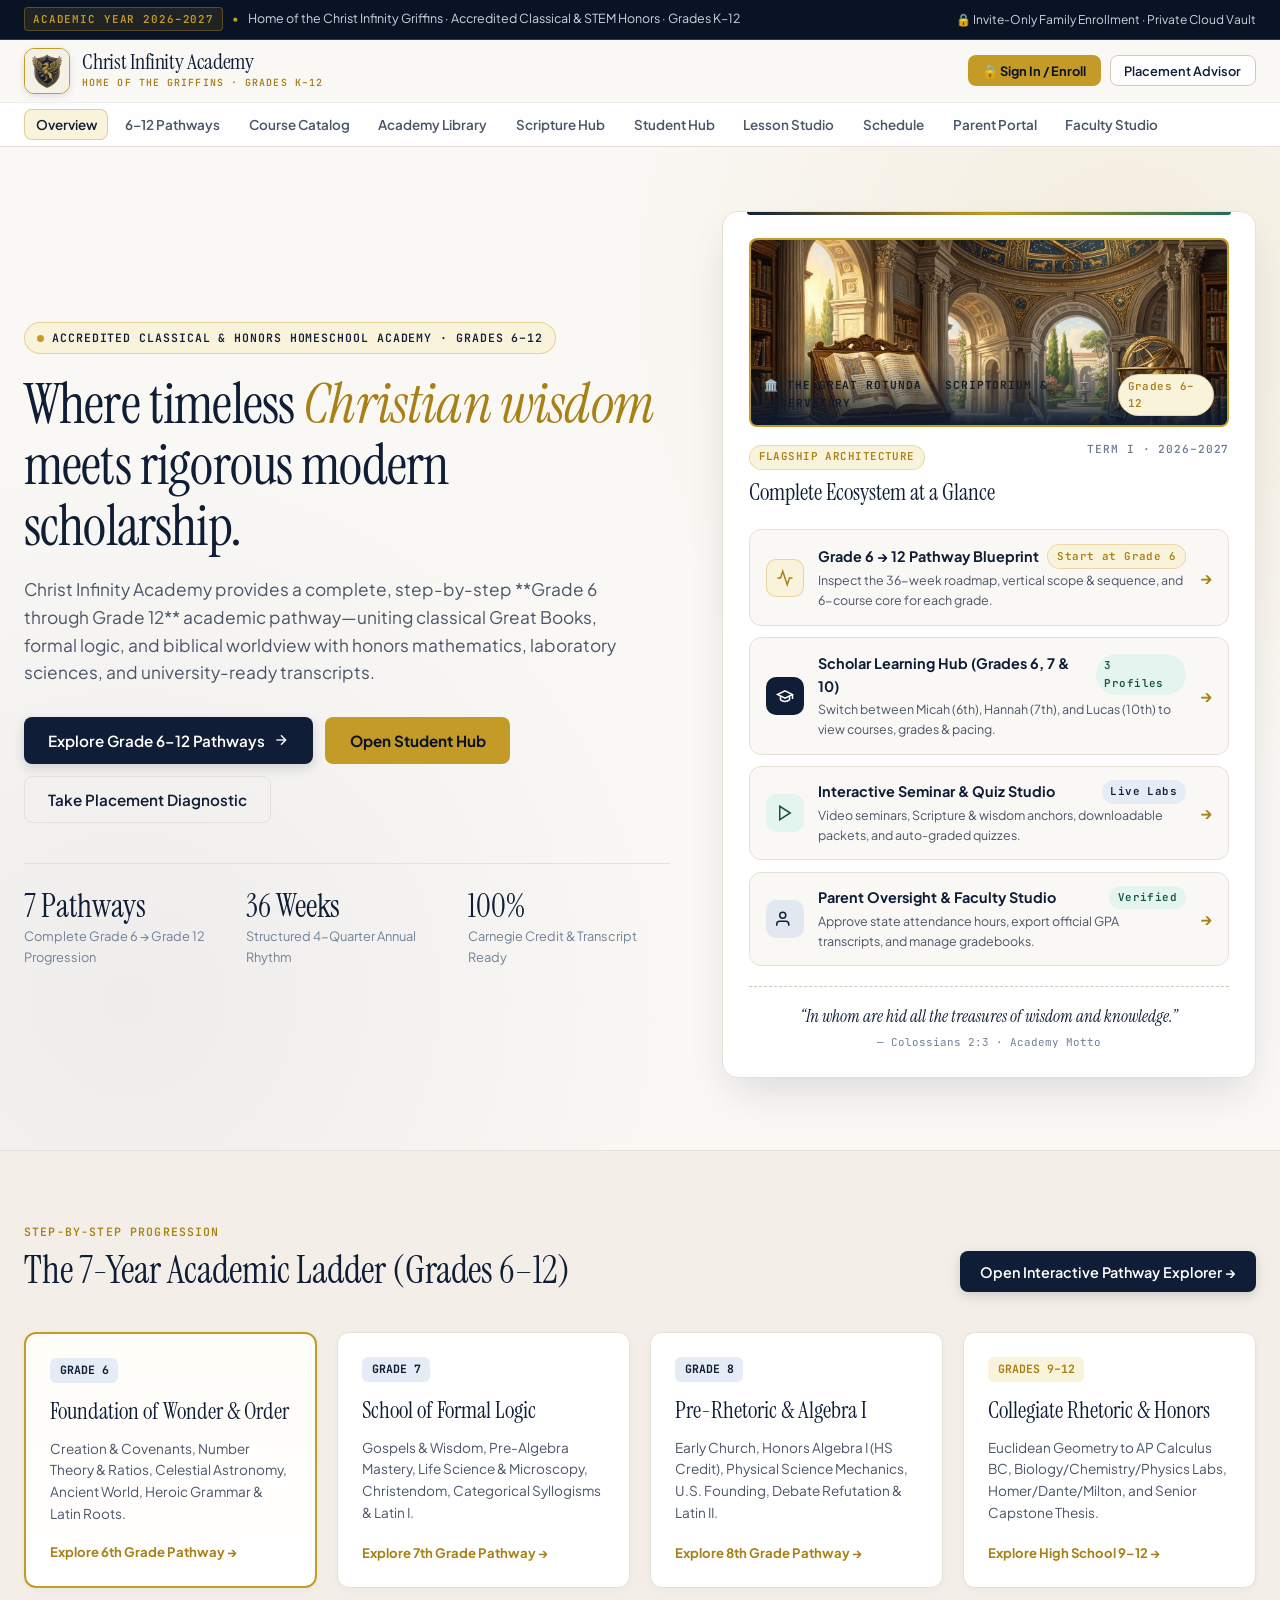
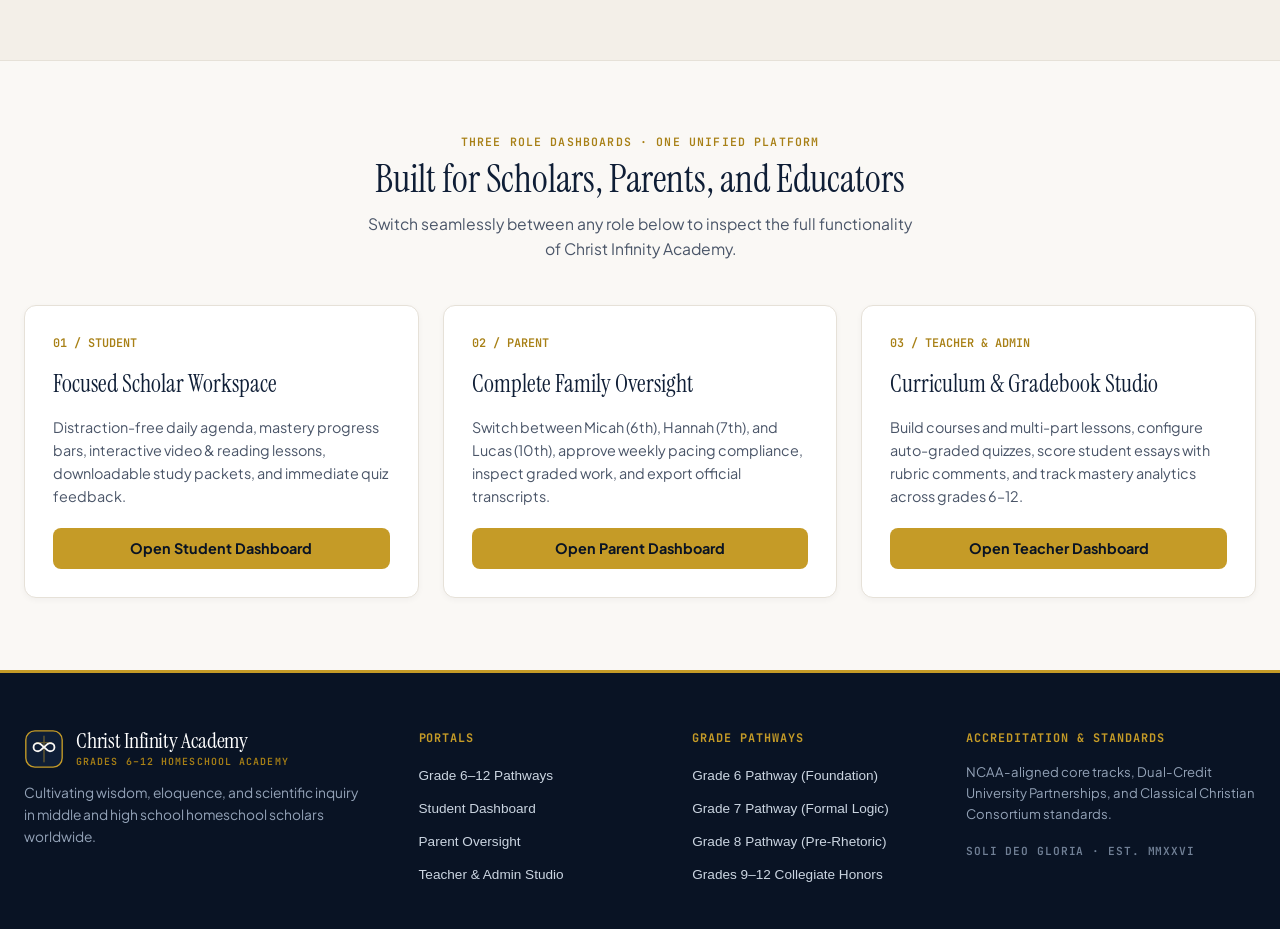
==== commit 94a641ee: "Add files via upload" ====
--- a/index.html
+++ b/index.html
@@ -3,11 +3,11 @@
 <head>
   <meta charset="UTF-8" />
   <meta name="viewport" content="width=device-width, initial-scale=1.0" />
-  <title>Christ Infinity Academy — Flagship Classical &amp; Modern Homeschool Platform (Grades 6–12)</title>
+  <title>Christ Infinity Academy — Flagship Classical &amp; Modern Homeschool Platform (Grades K–12)</title>
   <link rel="preconnect" href="https://fonts.googleapis.com">
   <link rel="preconnect" href="https://fonts.gstatic.com" crossorigin>
   <link href="https://fonts.googleapis.com/css2?family=Instrument+Serif:ital@0;1&family=JetBrains+Mono:wght@400;500;600&family=Plus+Jakarta+Sans:wght@400;500;600;700&display=swap" rel="stylesheet">
-  <link rel="stylesheet" href="styles.css?v=20261125c" />
+  <link rel="stylesheet" href="styles.css?v=20261125e" />
 </head>
 <body>
   <!-- Top Institutional Banner -->
@@ -16,7 +16,7 @@
       <div class="inst-left">
         <span class="inst-badge">ACADEMIC YEAR 2026–2027</span>
         <span class="inst-divider">•</span>
-        <span class="inst-meta">Home of the Christ Infinity Griffins · Accredited Classical &amp; STEM Honors · Grades 6–12</span>
+        <span class="inst-meta">Home of the Christ Infinity Griffins · Accredited Classical &amp; STEM Honors · Grades K–12</span>
       </div>
       <div class="inst-right" style="display:flex; align-items:center; gap:0.65rem; font-size:0.75rem; color:#CBD5E1;">
         <span>🔒 Invite-Only Family Enrollment · Private Cloud Vault</span>
@@ -33,7 +33,7 @@
         </div>
         <div class="brand-text">
           <span class="brand-title">Christ Infinity Academy</span>
-          <span class="brand-subtitle">HOME OF THE GRIFFINS · GRADES 6–12</span>
+          <span class="brand-subtitle">HOME OF THE GRIFFINS · GRADES K–12</span>
         </div>
       </a>
 
@@ -380,8 +380,8 @@
         <div class="container page-banner-inner">
           <div>
             <span class="section-eyebrow">ACADEMIC CATALOG · 2026–2027</span>
-            <h1 class="page-title">Grades 6–12 Course Catalog</h1>
-            <p class="page-subtitle">Filter by grade level (6–12), academic department, or honors credit track. Enroll directly or launch a sample lesson.</p>
+            <h1 class="page-title">Grades K–12 Course Catalog</h1>
+            <p class="page-subtitle">Filter by grade level (K–12), core department, or electives (Coding, ASL, Art, Music, Real Estate, Finance &amp; Trades).</p>
           </div>
           <div class="catalog-summary-box">
             <div>
@@ -404,7 +404,14 @@
           <div class="filter-group">
             <label for="gradeFilter" class="filter-label">Grade Band:</label>
             <select id="gradeFilter" class="select-control">
-              <option value="all">All Grades (6–12)</option>
+              <option value="all">All Grades (K–12)</option>
+              <option value="elementary">All Elementary (Grades K–5)</option>
+              <option value="0">Kindergarten (K)</option>
+              <option value="1">Grade 1</option>
+              <option value="2">Grade 2</option>
+              <option value="3">Grade 3</option>
+              <option value="4">Grade 4</option>
+              <option value="5">Grade 5</option>
               <option value="6">Grade 6 Pathway</option>
               <option value="7">Grade 7 Pathway</option>
               <option value="8">Grade 8 Pathway</option>
@@ -420,29 +427,33 @@
           <div class="filter-group">
             <label for="subjectFilter" class="filter-label">Department:</label>
             <select id="subjectFilter" class="select-control">
-              <option value="all">All Subjects</option>
+              <option value="all">All Subjects &amp; Electives</option>
               <option value="Theology & Worldview">Theology &amp; Worldview</option>
               <option value="Mathematics">Mathematics</option>
               <option value="Natural Sciences">Natural Sciences</option>
-              <option value="Literature & Rhetoric">Literature &amp; Rhetoric</option>
-              <option value="History & Civilization">History &amp; Civilization</option>
-              <option value="Classical Languages & Arts">Classical Languages &amp; Arts (Latin, Greek &amp; Spanish)</option>
-              <option value="Career, Finance & Trades">Career, Finance, Real Estate &amp; Trades</option>
-              <option value="Technology & Engineering">Computer Science, AI &amp; Cybersecurity</option>
+              <option value="Literature & Rhetoric">Literature, Reading &amp; Writing</option>
+              <option value="History & Civilization">History &amp; Civics</option>
+              <option value="Computer Science & AI">Coding, Game Design, AI &amp; Cybersecurity</option>
+              <option value="Modern Languages">American Sign Language (ASL) &amp; Spanish</option>
+              <option value="Fine Arts & Music">Fine Arts, Drawing &amp; Music Studio</option>
+              <option value="Classical Languages & Arts">Classical Languages (Latin &amp; Greek)</option>
+              <option value="Career, Finance & Trades">Career, Real Estate, Finance, Trades &amp; Life Skills</option>
             </select>
           </div>
         </div>
 
         <!-- Subject Quick Chips -->
         <div class="subject-chips" id="subjectQuickChips">
-          <button class="chip active" data-subject="all">All Departments</button>
-          <button class="chip" data-subject="Career, Finance & Trades">💼 Real Estate, Investing &amp; Skilled Trades</button>
-          <button class="chip" data-subject="Technology & Engineering">💻 Coding, AI &amp; Cybersecurity</button>
-          <button class="chip" data-subject="Theology & Worldview">Theology &amp; Worldview</button>
+          <button class="chip active" data-subject="all">All K–12 Courses</button>
+          <button class="chip" data-subject="Computer Science & AI">💻 Coding &amp; AI</button>
+          <button class="chip" data-subject="Modern Languages">🤟 ASL &amp; Spanish</button>
+          <button class="chip" data-subject="Fine Arts & Music">🎨 Art &amp; Music</button>
+          <button class="chip" data-subject="Career, Finance & Trades">💼 Career, Finance &amp; Life Skills</button>
+          <button class="chip" data-subject="Theology & Worldview">Theology</button>
           <button class="chip" data-subject="Mathematics">Mathematics</button>
-          <button class="chip" data-subject="Natural Sciences">Natural Sciences (Labs)</button>
-          <button class="chip" data-subject="Literature & Rhetoric">Great Books &amp; Rhetoric</button>
-          <button class="chip" data-subject="History & Civilization">History &amp; Civilization</button>
+          <button class="chip" data-subject="Natural Sciences">Science</button>
+          <button class="chip" data-subject="Literature & Rhetoric">Reading &amp; Writing</button>
+          <button class="chip" data-subject="History & Civilization">History &amp; Civics</button>
           <button class="chip" data-subject="Classical Languages & Arts">Languages (Latin, Greek &amp; Spanish)</button>
         </div>
 
@@ -595,19 +606,18 @@
       <div class="page-banner student-banner">
         <div class="container page-banner-inner">
           <div>
-            <span class="section-eyebrow" id="studentBannerEyebrow">SCHOLAR WORKSPACE · GRADE 6 PATHWAY</span>
-            <h1 class="page-title" id="studentGreeting">Good morning, Micah Vance</h1>
-            <p class="page-subtitle" id="studentSubGreeting">“The fear of the Lord is the beginning of wisdom.” — Your Grade 6 Pathway is on pace.</p>
+            <span class="section-eyebrow" id="studentBannerEyebrow">SCHOLAR WORKSPACE · GRADES K–12</span>
+            <h1 class="page-title" id="studentGreeting">Welcome to Your Student Hub</h1>
+            <p class="page-subtitle" id="studentSubGreeting">“The fear of the Lord is the beginning of wisdom.” — Select or add a student in Parent Portal to begin Week 1.</p>
           </div>
           <div class="student-switcher-bar">
             <label for="activeStudentSelect" class="mono-label">SWITCH ACTIVE SCHOLAR PROFILE</label>
             <div class="student-switcher-controls">
               <select id="activeStudentSelect" class="select-control">
-                <option value="micah">Micah Vance (Grade 6 · Foundation Pathway)</option>
-                <option value="hannah">Hannah Vance (Grade 7 · Logic School)</option>
-                <option value="lucas">Lucas Vance (Grade 10 · Collegiate Honors)</option>
+                <option value="">No students enrolled yet</option>
               </select>
               <button class="btn btn-secondary btn-sm" data-nav="lesson">Resume Lesson →</button>
+              <button type="button" class="btn btn-primary btn-sm" onclick="window.openEogEocExamCenter && window.openEogEocExamCenter()">🏛️ EOG / EOC Final Exams</button>
             </div>
           </div>
         </div>
@@ -1129,7 +1139,8 @@
           </div>
           <div class="parent-actions-top">
             <button type="button" class="btn btn-emerald btn-sm" id="openAddStudentModalBtn" onclick="window.openAcademyAddStudentModal && window.openAcademyAddStudentModal()">+ Add Child &amp; Choose Courses</button>
-            <button class="btn btn-secondary btn-sm" id="approvePacingBtn">✓ Approve Weekly Pacing Log</button>
+            <button type="button" class="btn btn-secondary btn-sm" onclick="window.openEogEocExamCenter && window.openEogEocExamCenter()">🏛️ EOG / EOC Final Exams</button>
+            <button class="btn btn-outline btn-sm" id="approvePacingBtn">✓ Approve Weekly Pacing Log</button>
             <button class="btn btn-outline btn-sm" id="openPrintableCertificateBtn">🖨️ Print Official Certificate &amp; Transcript</button>
             <button class="btn btn-primary btn-sm" id="downloadTranscriptBtn">Download Official Transcript (.txt)</button>
           </div>
@@ -1401,14 +1412,17 @@
     </div>
   </footer>
 
-  <script src="data.js"></script>
-  <script src="curriculum_7_12.js"></script>
-  <script src="career_electives.js"></script>
+  <script src="data.js?v=20261125e"></script>
+  <script src="curriculum_7_12.js?v=20261125e"></script>
+  <script src="career_electives.js?v=20261125e"></script>
+  <script src="k12_expansion.js?v=20261125e"></script>
+  <script src="student_curriculum_engine.js?v=20261125e"></script>
+  <script src="eog_eoc_exams.js?v=20261125e"></script>
   <script src="bible_offline_80books.js"></script>
   <script src="bible_offline_bbe.js"></script>
   <script src="bible_full_chapters.js"></script>
   <script src="visuals.js"></script>
-  <script src="cloud_sync.js?v=20261125c"></script>
-  <script src="app.js?v=20261125c"></script>
+  <script src="cloud_sync.js?v=20261125e"></script>
+  <script src="app.js?v=20261125e"></script>
 </body>
 </html>
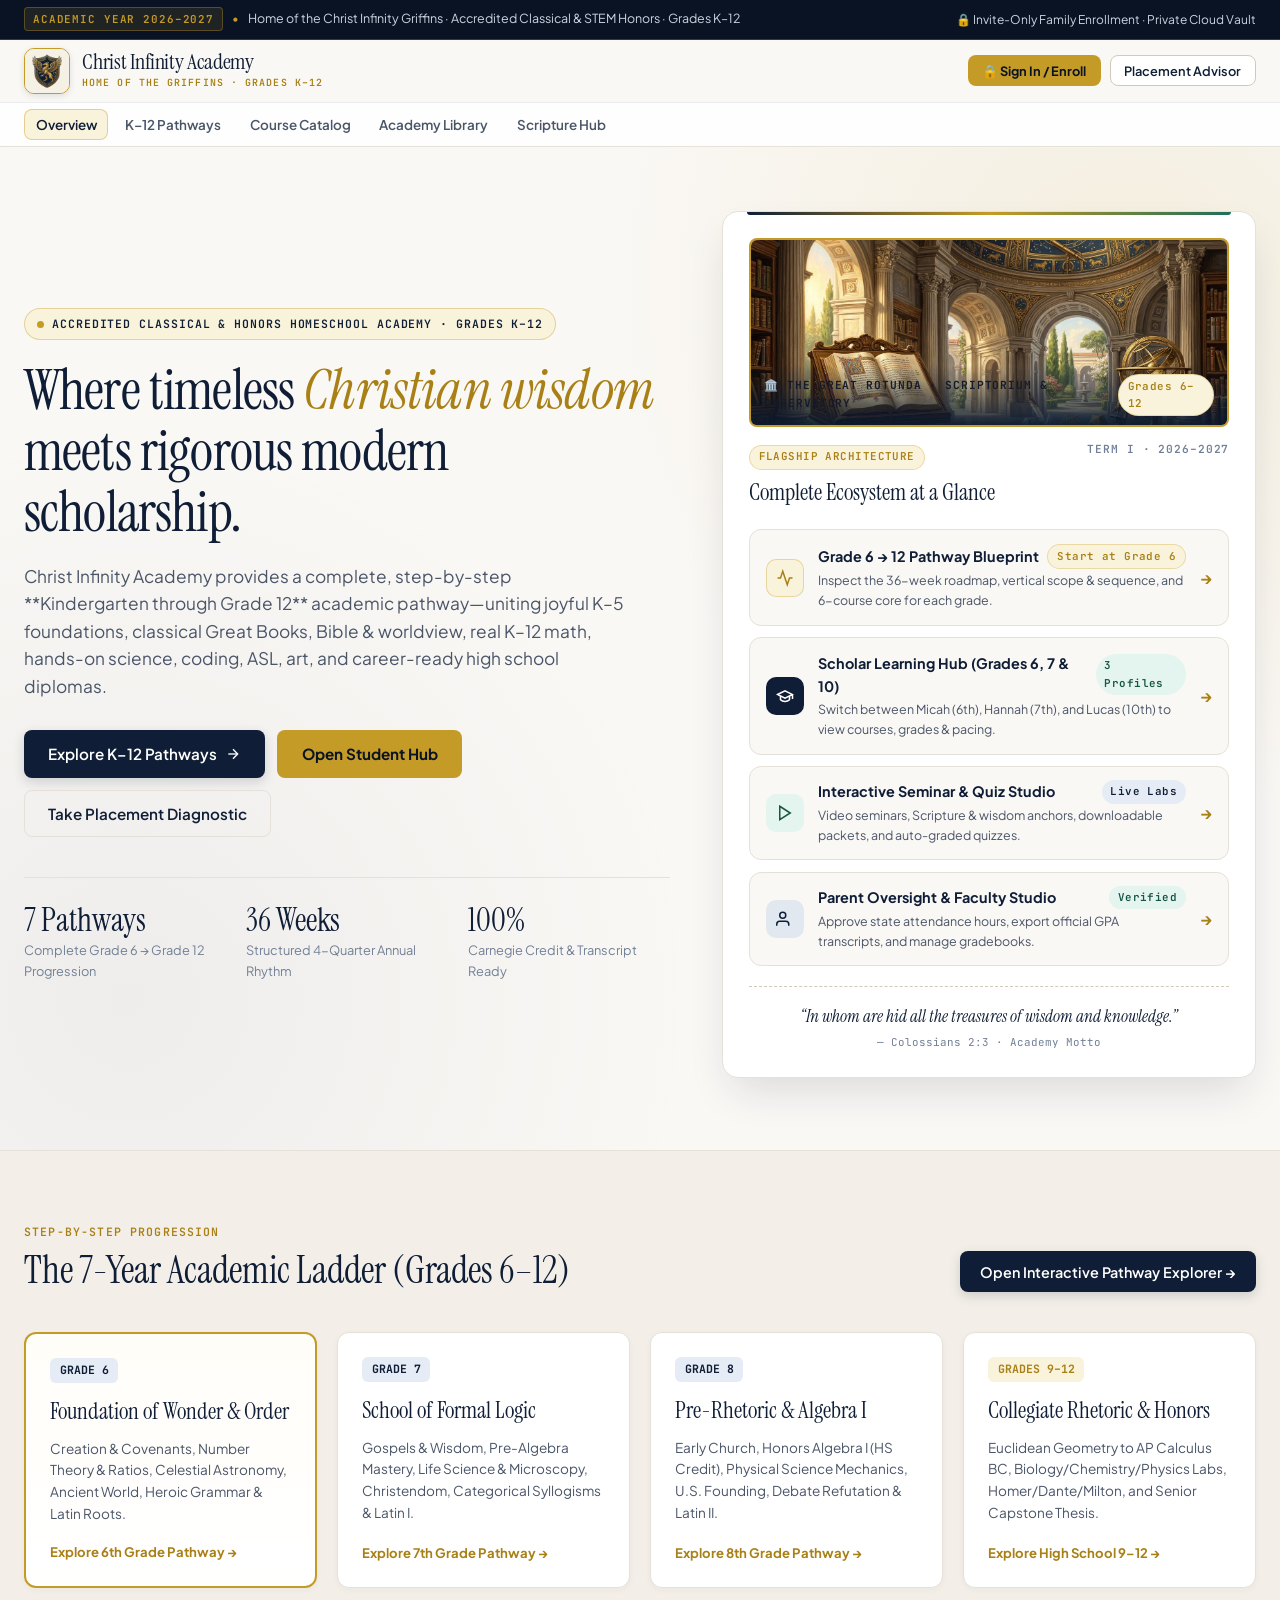
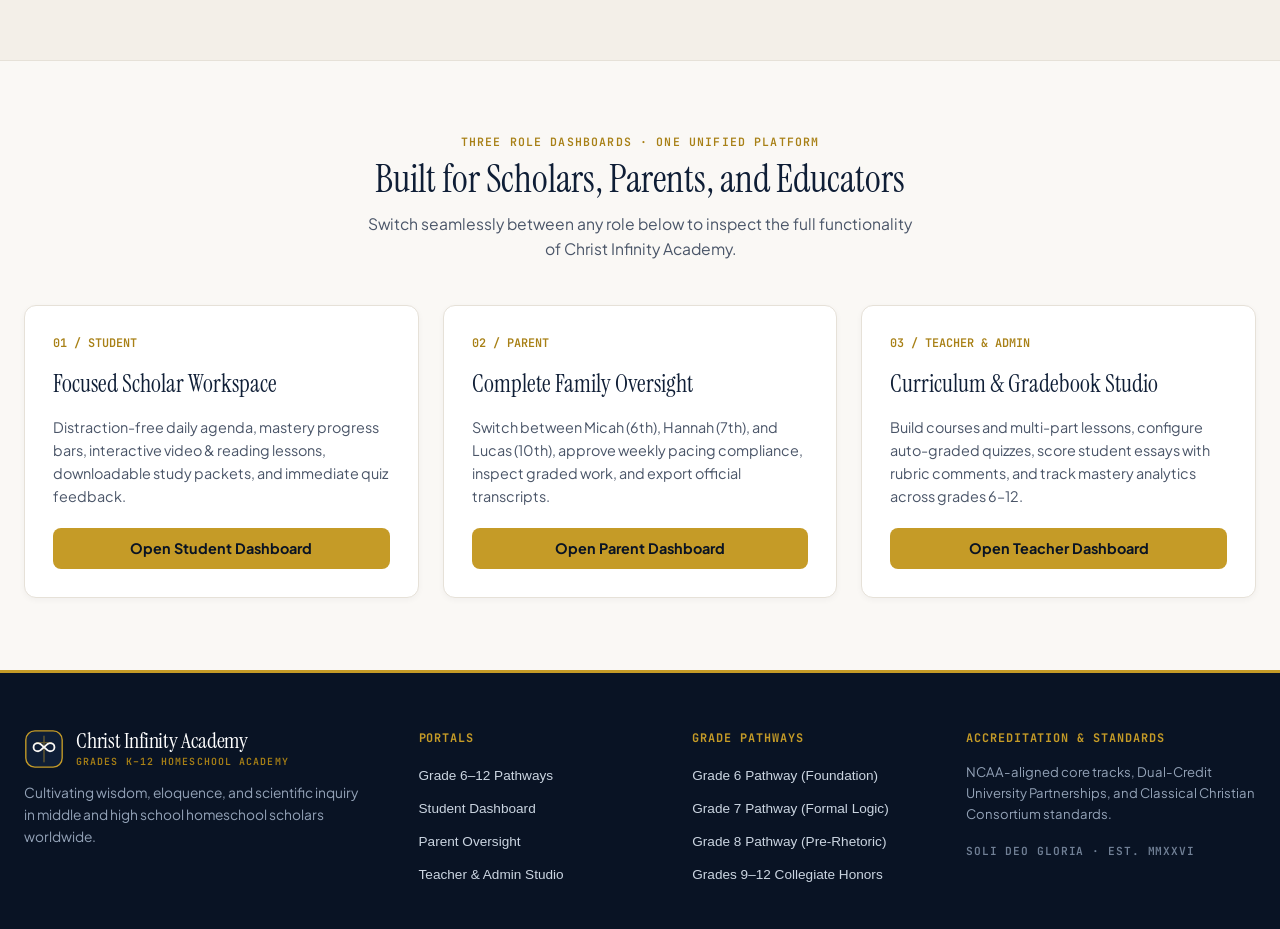
==== commit c8bc4b25: "Add files via upload" ====
--- a/index.html
+++ b/index.html
@@ -7,7 +7,7 @@
   <link rel="preconnect" href="https://fonts.googleapis.com">
   <link rel="preconnect" href="https://fonts.gstatic.com" crossorigin>
   <link href="https://fonts.googleapis.com/css2?family=Instrument+Serif:ital@0;1&family=JetBrains+Mono:wght@400;500;600&family=Plus+Jakarta+Sans:wght@400;500;600;700&display=swap" rel="stylesheet">
-  <link rel="stylesheet" href="styles.css?v=20261125e" />
+  <link rel="stylesheet" href="styles.css?v=20261125g" />
 </head>
 <body>
   <!-- Top Institutional Banner -->
@@ -67,7 +67,7 @@
     <div class="header-nav-bar">
       <nav class="container main-nav" id="mainNav" aria-label="Main Navigation">
         <button class="nav-link active" data-nav="home">Overview</button>
-        <button class="nav-link" data-nav="pathways">6–12 Pathways</button>
+        <button class="nav-link" data-nav="pathways">K–12 Pathways</button>
         <button class="nav-link" data-nav="catalog">Course Catalog</button>
         <button class="nav-link" data-nav="library">Academy Library</button>
         <button class="nav-link" data-nav="bible">Scripture Hub</button>
@@ -89,17 +89,17 @@
           <div class="hero-copy">
             <div class="eyebrow-pill">
               <span class="gold-dot"></span>
-              <span>ACCREDITED CLASSICAL &amp; HONORS HOMESCHOOL ACADEMY · GRADES 6–12</span>
+              <span>ACCREDITED CLASSICAL &amp; HONORS HOMESCHOOL ACADEMY · GRADES K–12</span>
             </div>
             <h1 class="hero-headline">
               Where timeless <span class="serif-italic">Christian wisdom</span> meets rigorous modern scholarship.
             </h1>
             <p class="hero-lead">
-              Christ Infinity Academy provides a complete, step-by-step **Grade 6 through Grade 12** academic pathway—uniting classical Great Books, formal logic, and biblical worldview with honors mathematics, laboratory sciences, and university-ready transcripts.
+              Christ Infinity Academy provides a complete, step-by-step **Kindergarten through Grade 12** academic pathway—uniting joyful K–5 foundations, classical Great Books, Bible &amp; worldview, real K–12 math, hands-on science, coding, ASL, art, and career-ready high school diplomas.
             </p>
             <div class="hero-cta-row">
               <button class="btn btn-primary btn-lg" data-nav="pathways">
-                Explore Grade 6–12 Pathways
+                Explore K–12 Pathways
                 <svg width="16" height="16" viewBox="0 0 24 24" fill="none" stroke="currentColor" stroke-width="2"><line x1="5" y1="12" x2="19" y2="12"/><polyline points="12 5 19 12 12 19"/></svg>
               </button>
               <button class="btn btn-secondary btn-lg" data-nav="student">
@@ -462,18 +462,18 @@
       </div>
     </section>
 
-    <!-- ==================== 2B. ACADEMY DIGITAL LIBRARY (TEXTBOOKS, ADVENTURE, MYSTERY & PUZZLE SHELVES) ==================== -->
+    <!-- ==================== 2B. ACADEMY DIGITAL LIBRARY (K–12 TEXTBOOKS, EARLY READERS, ADVENTURE, MYSTERY & PUZZLE SHELVES) ==================== -->
     <section class="view-section" id="view-library">
       <div class="page-banner">
         <div class="container page-banner-inner">
           <div>
-            <span class="section-eyebrow">BIBLIOTHECA INFINITA · GRADES 6 TO 12 DIGITAL REPOSITORY</span>
+            <span class="section-eyebrow">BIBLIOTHECA INFINITA · GRADES K TO 12 DIGITAL REPOSITORY</span>
             <h1 class="page-title">Christ Infinity Digital Library &amp; Reading Shelves</h1>
-            <p class="page-subtitle">Explore complete Digital Course Textbooks alongside curated Grade 6–12 shelves of Adventure &amp; Expedition stories, Mystery &amp; Detective cases, Puzzle &amp; Cipher books, Historical Fiction, and Classical Great Books.</p>
+            <p class="page-subtitle">Explore 45+ illustrated multi-chapter digital books across Grades K–12: K–5 Early Readers &amp; Storybooks, Digital Textbooks, Adventure &amp; Expedition tales, Mystery cases, Puzzle &amp; Cipher books, Science Living Books, and Classical Great Books—with built-in Audio Read-Aloud!</p>
           </div>
           <div style="display:flex; gap:0.6rem; flex-wrap:wrap; align-items:center;">
-            <span class="badge badge-gold" id="libraryTotalBooksBadge" style="font-size:0.82rem; padding:0.45rem 0.85rem;">📚 30+ Full Multi-Chapter Books · Grades 6–12</span>
-            <button class="btn btn-secondary btn-sm" data-nav="bible">📖 Open Scripture Hub (Greek / Hebrew / Cross-Refs) →</button>
+            <span class="badge badge-gold" id="libraryTotalBooksBadge" style="font-size:0.82rem; padding:0.45rem 0.85rem;">📚 45+ Full Multi-Chapter Books · Grades K–12</span>
+            <button class="btn btn-secondary btn-sm" data-nav="bible">📖 Open Scripture Hub (Easy-to-Read &amp; KJV) →</button>
           </div>
         </div>
       </div>
@@ -483,24 +483,32 @@
         <div class="catalog-filter-bar" style="grid-template-columns: 1.4fr 1.1fr 1fr; margin-bottom: 0.9rem;">
           <div class="filter-group search-group">
             <label for="librarySearchInput" class="mono-label">SEARCH BOOKS, GENRES, AUTHORS OR TOPICS</label>
-            <input type="search" id="librarySearchInput" class="input-control" placeholder="Search adventure, mystery, puzzle, cipher, or course textbooks..." />
+            <input type="search" id="librarySearchInput" class="input-control" placeholder="Search griffin, adventure, mystery, cipher, science, or K–12 books..." />
           </div>
           <div class="filter-group">
             <label for="libraryShelfFilter" class="mono-label">GENRE / LIBRARY SHELF</label>
             <select id="libraryShelfFilter" class="select-control">
-              <option value="all">All Library Shelves &amp; Genres</option>
-              <option value="Core Course Textbook">1. Core Course Digital Textbooks (Grades 6–12)</option>
-              <option value="Adventure & Expedition">2. Adventure &amp; Expedition Stories (Grades 6–12)</option>
-              <option value="Mystery & Detective">3. Mystery &amp; Detective Stories (Grades 6–12)</option>
-              <option value="Puzzle, Logic & Cipher">4. Puzzle, Logic &amp; Cipher Stories (Grades 6–12)</option>
-              <option value="Historical & Science Narrative">5. Historical &amp; Science Living Books (Grades 6–12)</option>
-              <option value="Classical Great Book">6. Classical Great Books &amp; Allegory (Grades 6–12)</option>
+              <option value="all">All Library Shelves &amp; Genres (K–12)</option>
+              <option value="K–5 Early Readers & Storybooks">🌟 K–5 Early Readers &amp; Storybooks</option>
+              <option value="Core Course Textbook">📘 Core Course Digital Textbooks (K–12)</option>
+              <option value="Adventure & Expedition">🧭 Adventure &amp; Expedition Stories (K–12)</option>
+              <option value="Mystery & Detective">🔍 Mystery &amp; Detective Stories (K–12)</option>
+              <option value="Puzzle, Logic & Cipher">🧩 Puzzle, Logic &amp; Cipher Stories (K–12)</option>
+              <option value="Historical & Science Narrative">🏛️ Historical &amp; Science Living Books (K–12)</option>
+              <option value="Classical Great Book">📜 Classical Great Books &amp; Fables (K–12)</option>
             </select>
           </div>
           <div class="filter-group">
-            <label for="libraryGradeFilter" class="mono-label">READING LEVEL EXTENT (GRADES 6–12)</label>
+            <label for="libraryGradeFilter" class="mono-label">READING LEVEL (GRADES K–12)</label>
             <select id="libraryGradeFilter" class="select-control">
-              <option value="all">All Reading Levels (Grades 6–12)</option>
+              <option value="all">All Reading Levels (Grades K–12)</option>
+              <option value="k5">🌟 All Elementary K–5 Books (14 Books)</option>
+              <option value="K">Kindergarten (K) Early Readers</option>
+              <option value="1">Grade 1 Reading Level</option>
+              <option value="2">Grade 2 Reading Level</option>
+              <option value="3">Grade 3 Chapter Books</option>
+              <option value="4">Grade 4 Chapter Books</option>
+              <option value="5">Grade 5 Chapter Books</option>
               <option value="6">Grade 6 Reading Level &amp; Textbooks</option>
               <option value="7">Grade 7 Reading Level &amp; Textbooks</option>
               <option value="8">Grade 8 Reading Level &amp; Textbooks</option>
@@ -514,13 +522,14 @@
 
         <!-- Quick Genre Shelf Pills -->
         <div class="subject-chips" id="libraryGenreQuickChips" style="margin-bottom: 1.35rem;">
-          <button type="button" class="chip active" data-library-shelf="all">All Books</button>
-          <button type="button" class="chip" data-library-shelf="Core Course Textbook">📘 Digital Textbooks</button>
-          <button type="button" class="chip" data-library-shelf="Adventure & Expedition">🧭 Adventure Stories</button>
-          <button type="button" class="chip" data-library-shelf="Mystery & Detective">🔍 Mystery Stories</button>
-          <button type="button" class="chip" data-library-shelf="Puzzle, Logic & Cipher">🧩 Puzzle &amp; Cipher Books</button>
-          <button type="button" class="chip" data-library-shelf="Historical & Science Narrative">🏛️ Historical &amp; Science</button>
-          <button type="button" class="chip" data-library-shelf="Classical Great Book">📜 Classical Great Books</button>
+          <button type="button" class="chip active" data-library-shelf="all">All K–12 Books</button>
+          <button type="button" class="chip" data-library-shelf="K–5 Early Readers & Storybooks">🌟 K–5 Storybooks</button>
+          <button type="button" class="chip" data-library-shelf="Adventure & Expedition">🧭 Adventure</button>
+          <button type="button" class="chip" data-library-shelf="Mystery & Detective">🔍 Mystery</button>
+          <button type="button" class="chip" data-library-shelf="Puzzle, Logic & Cipher">🧩 Puzzle &amp; Cipher</button>
+          <button type="button" class="chip" data-library-shelf="Historical & Science Narrative">🏛️ History &amp; Science</button>
+          <button type="button" class="chip" data-library-shelf="Classical Great Book">📜 Classics &amp; Fables</button>
+          <button type="button" class="chip" data-library-shelf="Core Course Textbook">📘 Textbooks</button>
         </div>
 
         <!-- Interactive Full-Book Reader Stage (Opens when a book is clicked) -->
@@ -624,6 +633,9 @@
       </div>
 
       <div class="container section-pad">
+        <!-- Today's Learning Checklist & Griffin Stars Launchpad (Canvas / Khan Style) -->
+        <div id="studentTodaysChecklistMount"></div>
+
         <!-- KPI Row -->
         <div class="kpi-grid" id="studentKpiGrid"></div>
 
@@ -1376,7 +1388,7 @@
           </div>
           <div class="brand-text">
             <span class="brand-title">Christ Infinity Academy</span>
-            <span class="brand-subtitle">GRADES 6–12 HOMESCHOOL ACADEMY</span>
+            <span class="brand-subtitle">GRADES K–12 HOMESCHOOL ACADEMY</span>
           </div>
         </div>
         <p class="footer-mission">
@@ -1412,17 +1424,19 @@
     </div>
   </footer>
 
-  <script src="data.js?v=20261125e"></script>
-  <script src="curriculum_7_12.js?v=20261125e"></script>
-  <script src="career_electives.js?v=20261125e"></script>
-  <script src="k12_expansion.js?v=20261125e"></script>
-  <script src="student_curriculum_engine.js?v=20261125e"></script>
-  <script src="eog_eoc_exams.js?v=20261125e"></script>
+  <script src="data.js?v=20261125g"></script>
+  <script src="curriculum_7_12.js?v=20261125g"></script>
+  <script src="career_electives.js?v=20261125g"></script>
+  <script src="k12_expansion.js?v=20261125g"></script>
+  <script src="k5_library_books.js?v=20261125g"></script>
+  <script src="student_curriculum_engine.js?v=20261125g"></script>
+  <script src="eog_eoc_exams.js?v=20261125g"></script>
   <script src="bible_offline_80books.js"></script>
   <script src="bible_offline_bbe.js"></script>
   <script src="bible_full_chapters.js"></script>
-  <script src="visuals.js"></script>
-  <script src="cloud_sync.js?v=20261125e"></script>
-  <script src="app.js?v=20261125e"></script>
+  <script src="visuals.js?v=20261125g"></script>
+  <script src="k5_visuals_and_layout.js?v=20261125g"></script>
+  <script src="cloud_sync.js?v=20261125g"></script>
+  <script src="app.js?v=20261125g"></script>
 </body>
 </html>
--- a/styles.css
+++ b/styles.css
@@ -2679,3 +2679,25 @@
     box-shadow: none !important;
   }
 }
+
+/* ==================== AGE-ADAPTIVE K–5 "GRIFFIN JUNIOR EXPLORERS" THEME ==================== */
+body.mode-k5-explorers {
+  background-color: #FFFDF7;
+}
+
+body.mode-k5-explorers .card-panel,
+body.mode-k5-explorers .quiz-q-card,
+body.mode-k5-explorers .course-card {
+  border-radius: 14px;
+}
+
+body.mode-k5-explorers .lesson-reading-body,
+body.mode-k5-explorers .quiz-q-card p,
+body.mode-k5-explorers .quiz-option-label span {
+  font-size: 1.03rem;
+  line-height: 1.75;
+}
+
+body.mode-k5-explorers .btn {
+  border-radius: 10px;
+}
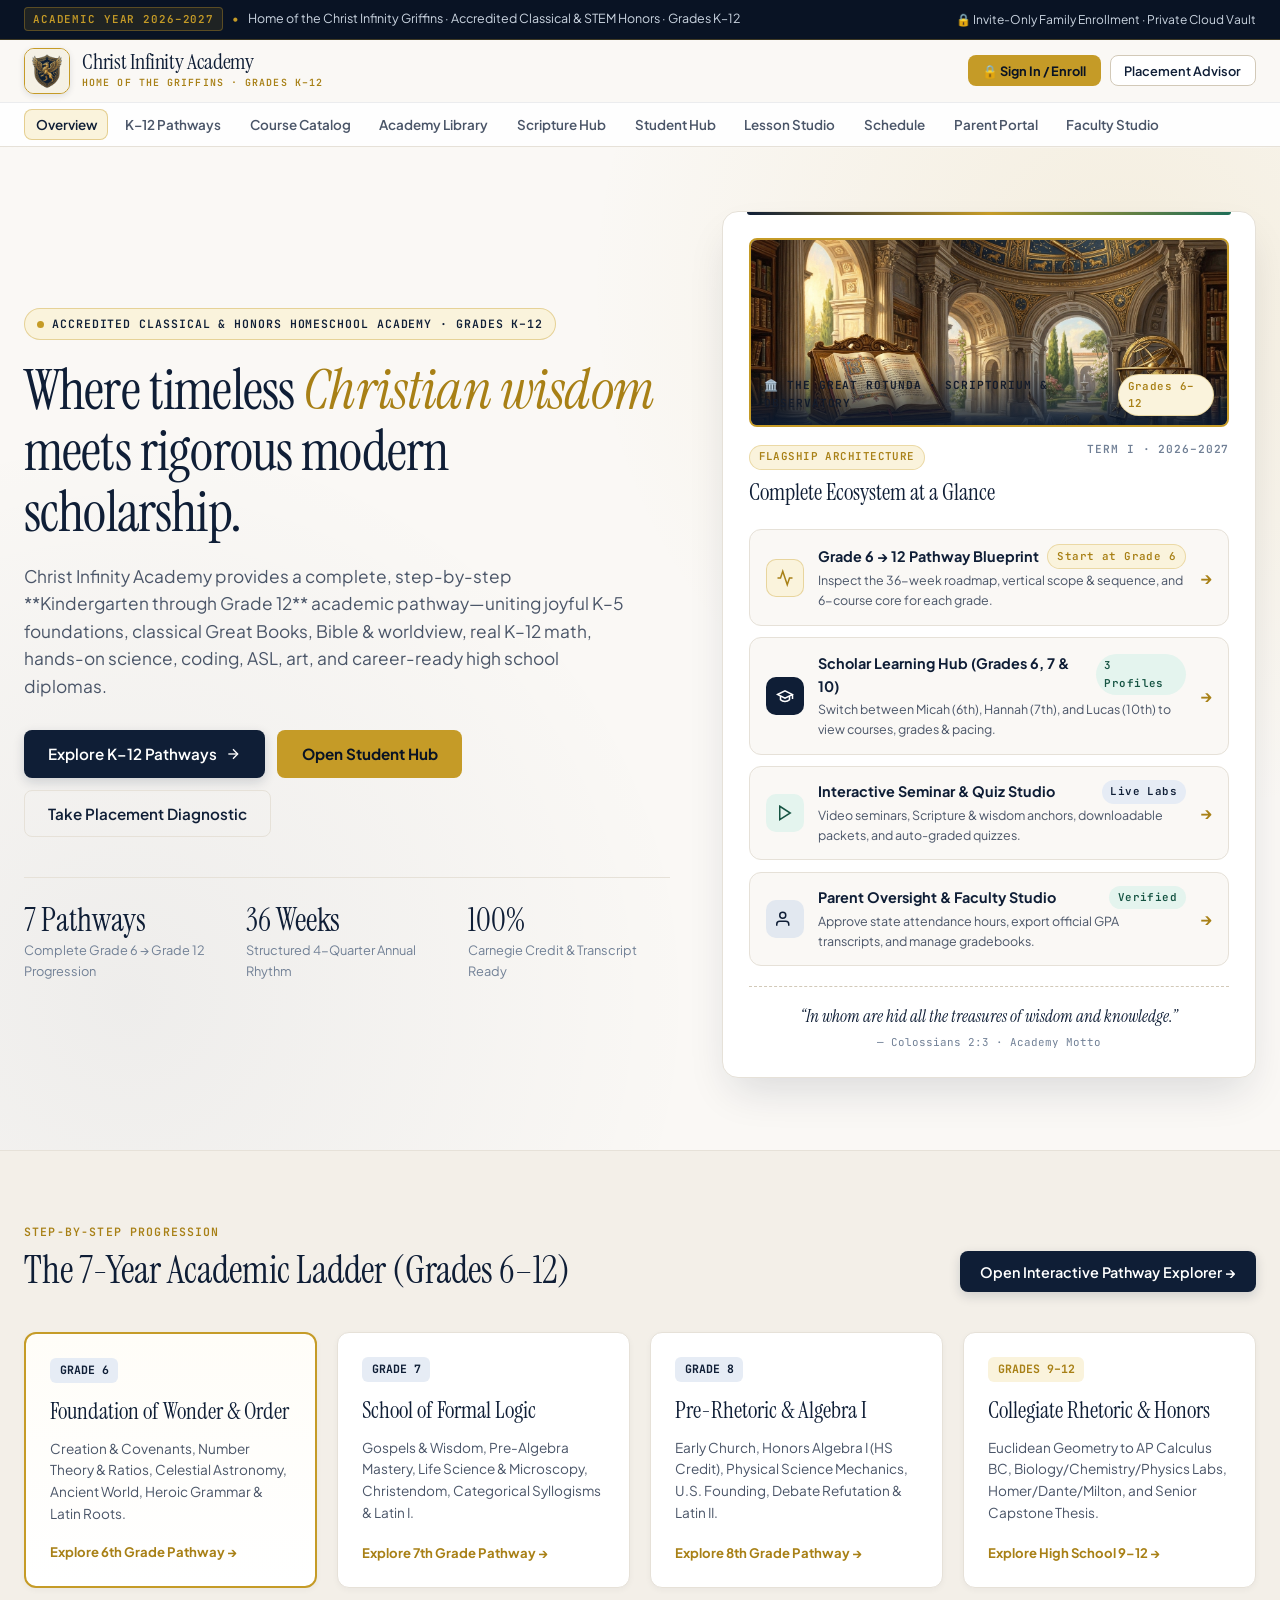
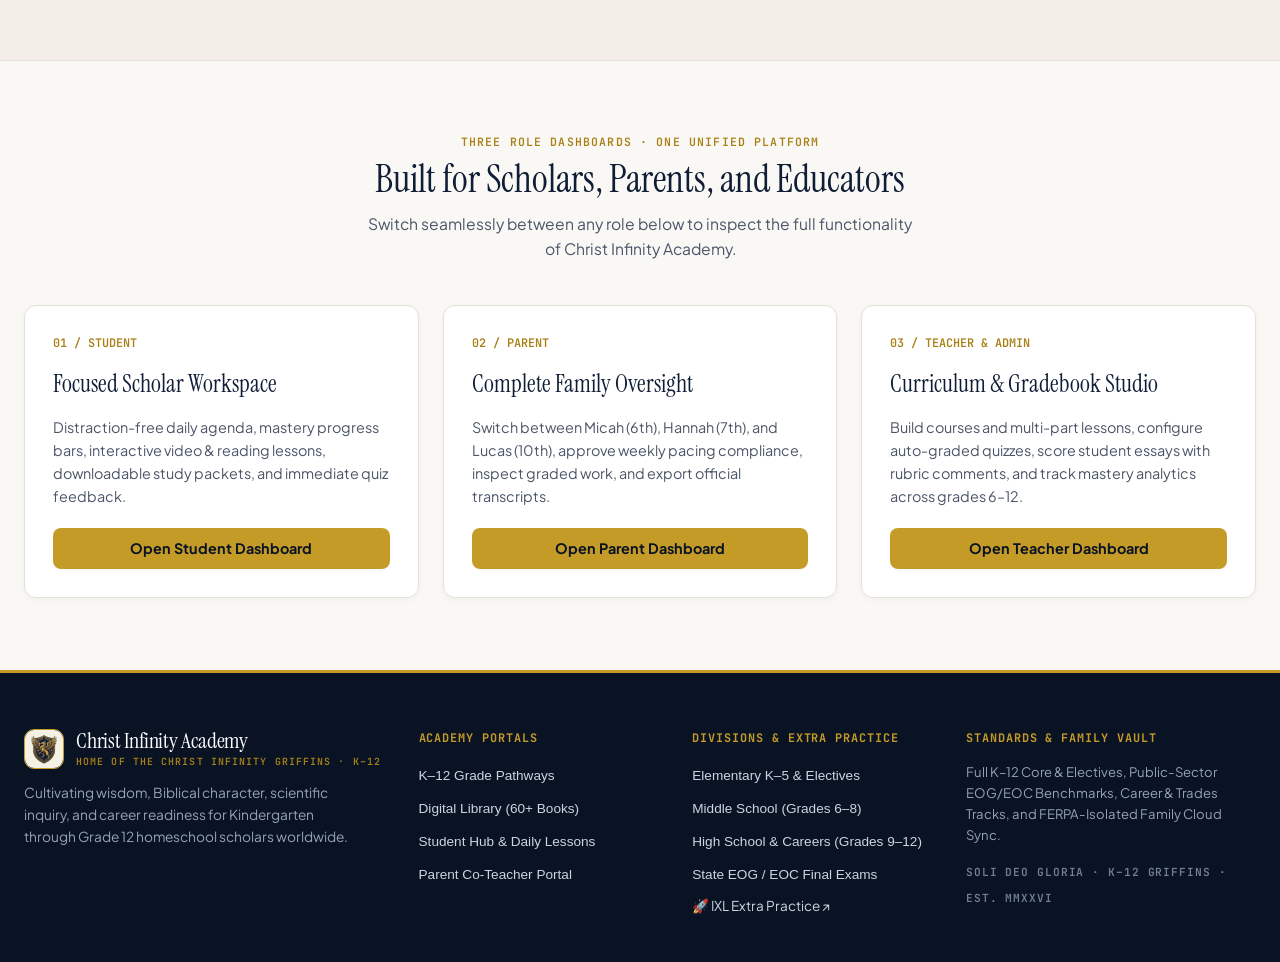
==== commit 73d8df50: "Add files via upload" ====
--- a/index.html
+++ b/index.html
@@ -7,7 +7,7 @@
   <link rel="preconnect" href="https://fonts.googleapis.com">
   <link rel="preconnect" href="https://fonts.gstatic.com" crossorigin>
   <link href="https://fonts.googleapis.com/css2?family=Instrument+Serif:ital@0;1&family=JetBrains+Mono:wght@400;500;600&family=Plus+Jakarta+Sans:wght@400;500;600;700&display=swap" rel="stylesheet">
-  <link rel="stylesheet" href="styles.css?v=20261125g" />
+  <link rel="stylesheet" href="styles.css?v=20261125h" />
 </head>
 <body>
   <!-- Top Institutional Banner -->
@@ -469,10 +469,10 @@
           <div>
             <span class="section-eyebrow">BIBLIOTHECA INFINITA · GRADES K TO 12 DIGITAL REPOSITORY</span>
             <h1 class="page-title">Christ Infinity Digital Library &amp; Reading Shelves</h1>
-            <p class="page-subtitle">Explore 45+ illustrated multi-chapter digital books across Grades K–12: K–5 Early Readers &amp; Storybooks, Digital Textbooks, Adventure &amp; Expedition tales, Mystery cases, Puzzle &amp; Cipher books, Science Living Books, and Classical Great Books—with built-in Audio Read-Aloud!</p>
+            <p class="page-subtitle">Explore 60+ illustrated multi-chapter digital books across Grades K–12: 22 K–5 Early Readers &amp; Storybooks, Digital Textbooks, Adventure &amp; Expedition tales, Mystery cases, Puzzle &amp; Cipher books, Science Living Books, Career &amp; Finance Guides, and Classical Great Books—with built-in Audio Read-Aloud!</p>
           </div>
           <div style="display:flex; gap:0.6rem; flex-wrap:wrap; align-items:center;">
-            <span class="badge badge-gold" id="libraryTotalBooksBadge" style="font-size:0.82rem; padding:0.45rem 0.85rem;">📚 45+ Full Multi-Chapter Books · Grades K–12</span>
+            <span class="badge badge-gold" id="libraryTotalBooksBadge" style="font-size:0.82rem; padding:0.45rem 0.85rem;">📚 60+ Full Multi-Chapter Books · Grades K–12</span>
             <button class="btn btn-secondary btn-sm" data-nav="bible">📖 Open Scripture Hub (Easy-to-Read &amp; KJV) →</button>
           </div>
         </div>
@@ -502,7 +502,7 @@
             <label for="libraryGradeFilter" class="mono-label">READING LEVEL (GRADES K–12)</label>
             <select id="libraryGradeFilter" class="select-control">
               <option value="all">All Reading Levels (Grades K–12)</option>
-              <option value="k5">🌟 All Elementary K–5 Books (14 Books)</option>
+              <option value="k5">🌟 All Elementary K–5 Books (22 Books)</option>
               <option value="K">Kindergarten (K) Early Readers</option>
               <option value="1">Grade 1 Reading Level</option>
               <option value="2">Grade 2 Reading Level</option>
@@ -1379,64 +1379,61 @@
     <div class="container footer-grid">
       <div class="footer-brand">
         <div class="brand-logo">
-          <div class="crest-mark">
-            <svg viewBox="0 0 44 44" fill="none" xmlns="http://www.w3.org/2000/svg">
-              <rect x="2" y="2" width="40" height="40" rx="10" fill="#0F1E36" stroke="#C59B27" stroke-width="1.5"/>
-              <path d="M22 8V36M14 15H30" stroke="#C59B27" stroke-width="1.6" stroke-linecap="round" opacity="0.45"/>
-              <path d="M15.5 24.5C12.5 24.5 10.5 22.5 10.5 20C10.5 17.5 12.5 15.5 15.5 15.5C18.8 15.5 21.2 20 22 20C22.8 20 25.2 24.5 28.5 24.5C31.5 24.5 33.5 22.5 33.5 20C33.5 17.5 31.5 15.5 28.5 15.5C25.2 15.5 22.8 20 22 20C21.2 20 18.8 24.5 15.5 24.5Z" stroke="#FAF8F5" stroke-width="2" stroke-linecap="round"/>
-            </svg>
+          <div class="crest-mark" style="overflow:hidden; border-radius:10px; border:1.5px solid #C59B27; background:#0F1E36;">
+            <img src="griffin_mascot.jpg" alt="Christ Infinity Griffins Emblem" style="width:100%; height:100%; object-fit:cover; display:block;" />
           </div>
           <div class="brand-text">
             <span class="brand-title">Christ Infinity Academy</span>
-            <span class="brand-subtitle">GRADES K–12 HOMESCHOOL ACADEMY</span>
+            <span class="brand-subtitle">HOME OF THE CHRIST INFINITY GRIFFINS · K–12</span>
           </div>
         </div>
         <p class="footer-mission">
-          Cultivating wisdom, eloquence, and scientific inquiry in middle and high school homeschool scholars worldwide.
+          Cultivating wisdom, Biblical character, scientific inquiry, and career readiness for Kindergarten through Grade 12 homeschool scholars worldwide.
         </p>
       </div>
 
       <div class="footer-col">
-        <h4>Portals</h4>
+        <h4>Academy Portals</h4>
         <ul>
-          <li><button class="footer-link" data-nav="pathways">Grade 6–12 Pathways</button></li>
-          <li><button class="footer-link" data-nav="student">Student Dashboard</button></li>
-          <li><button class="footer-link" data-nav="parent">Parent Oversight</button></li>
-          <li><button class="footer-link" data-nav="teacher">Teacher &amp; Admin Studio</button></li>
+          <li><button class="footer-link" data-nav="pathways">K–12 Grade Pathways</button></li>
+          <li><button class="footer-link" data-nav="library">Digital Library (60+ Books)</button></li>
+          <li><button class="footer-link" data-nav="student">Student Hub &amp; Daily Lessons</button></li>
+          <li><button class="footer-link" data-nav="parent">Parent Co-Teacher Portal</button></li>
         </ul>
       </div>
 
       <div class="footer-col">
-        <h4>Grade Pathways</h4>
+        <h4>Divisions &amp; Extra Practice</h4>
         <ul>
-          <li><button class="footer-link" data-jump-pathway="6">Grade 6 Pathway (Foundation)</button></li>
-          <li><button class="footer-link" data-jump-pathway="7">Grade 7 Pathway (Formal Logic)</button></li>
-          <li><button class="footer-link" data-jump-pathway="8">Grade 8 Pathway (Pre-Rhetoric)</button></li>
-          <li><button class="footer-link" data-jump-pathway="10">Grades 9–12 Collegiate Honors</button></li>
+          <li><button class="footer-link" data-nav="catalog">Elementary K–5 &amp; Electives</button></li>
+          <li><button class="footer-link" data-jump-pathway="6">Middle School (Grades 6–8)</button></li>
+          <li><button class="footer-link" data-jump-pathway="9">High School &amp; Careers (Grades 9–12)</button></li>
+          <li><button class="footer-link" onclick="window.openEogEocExamCenter && window.openEogEocExamCenter()">State EOG / EOC Final Exams</button></li>
+          <li><a class="footer-link" href="https://www.ixl.com/" target="_blank" rel="noopener noreferrer" style="text-decoration:none; display:inline-block;">🚀 IXL Extra Practice ↗</a></li>
         </ul>
       </div>
 
       <div class="footer-col">
-        <h4>Accreditation &amp; Standards</h4>
-        <p class="footer-note">NCAA-aligned core tracks, Dual-Credit University Partnerships, and Classical Christian Consortium standards.</p>
-        <span class="mono-tag">SOLI DEO GLORIA · EST. MMXXVI</span>
+        <h4>Standards &amp; Family Vault</h4>
+        <p class="footer-note">Full K–12 Core &amp; Electives, Public-Sector EOG/EOC Benchmarks, Career &amp; Trades Tracks, and FERPA-Isolated Family Cloud Sync.</p>
+        <span class="mono-tag">SOLI DEO GLORIA · K–12 GRIFFINS · EST. MMXXVI</span>
       </div>
     </div>
   </footer>
 
-  <script src="data.js?v=20261125g"></script>
-  <script src="curriculum_7_12.js?v=20261125g"></script>
-  <script src="career_electives.js?v=20261125g"></script>
-  <script src="k12_expansion.js?v=20261125g"></script>
-  <script src="k5_library_books.js?v=20261125g"></script>
-  <script src="student_curriculum_engine.js?v=20261125g"></script>
-  <script src="eog_eoc_exams.js?v=20261125g"></script>
+  <script src="data.js?v=20261125h"></script>
+  <script src="curriculum_7_12.js?v=20261125h"></script>
+  <script src="career_electives.js?v=20261125h"></script>
+  <script src="k12_expansion.js?v=20261125j"></script>
+  <script src="k5_library_books.js?v=20261125h"></script>
+  <script src="student_curriculum_engine.js?v=20261125h"></script>
+  <script src="eog_eoc_exams.js?v=20261125i"></script>
   <script src="bible_offline_80books.js"></script>
   <script src="bible_offline_bbe.js"></script>
   <script src="bible_full_chapters.js"></script>
-  <script src="visuals.js?v=20261125g"></script>
-  <script src="k5_visuals_and_layout.js?v=20261125g"></script>
-  <script src="cloud_sync.js?v=20261125g"></script>
-  <script src="app.js?v=20261125g"></script>
+  <script src="visuals.js?v=20261125h"></script>
+  <script src="k5_visuals_and_layout.js?v=20261125i"></script>
+  <script src="cloud_sync.js?v=20261125h"></script>
+  <script src="app.js?v=20261125j"></script>
 </body>
 </html>
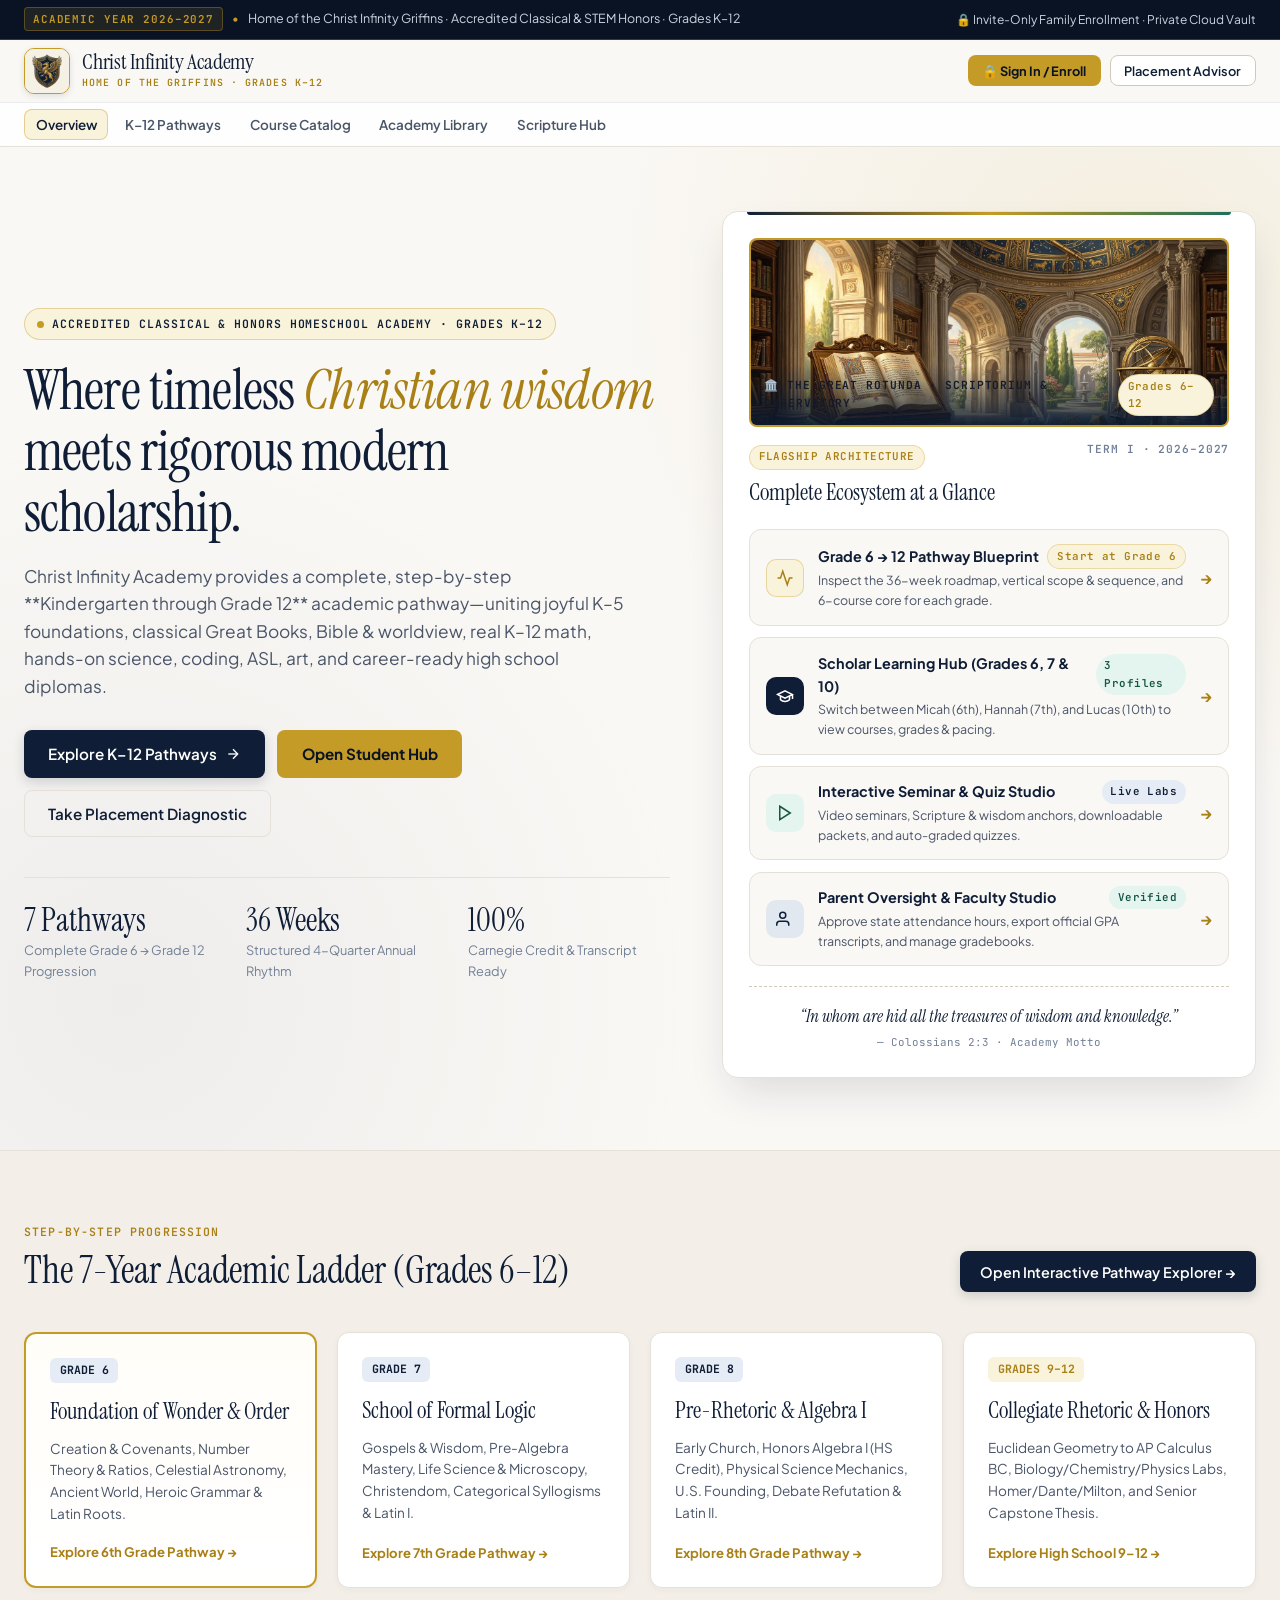
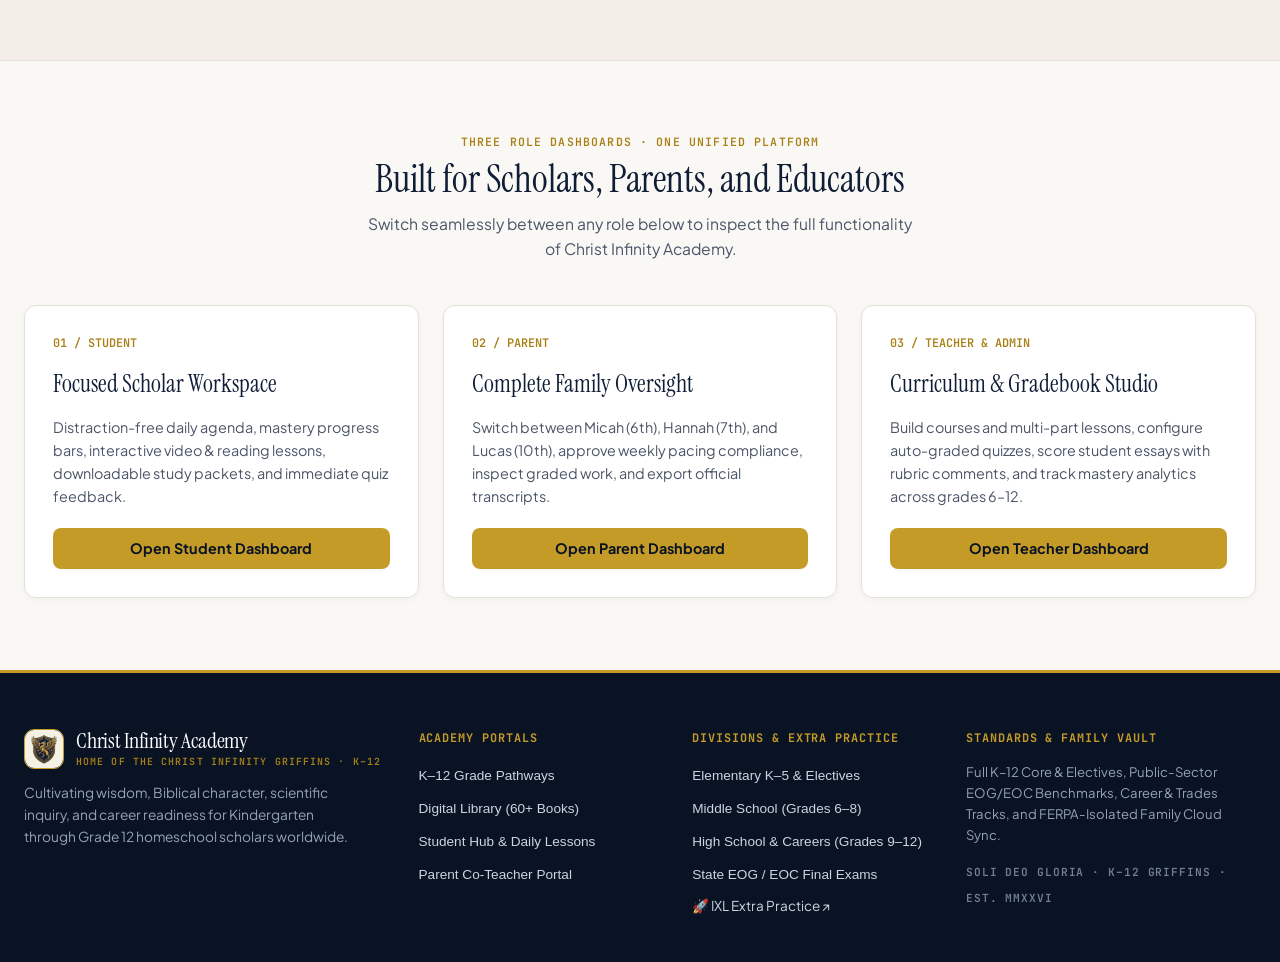
==== commit 856235eb: "Add files via upload" ====
--- a/index.html
+++ b/index.html
@@ -1434,6 +1434,6 @@
   <script src="visuals.js?v=20261125h"></script>
   <script src="k5_visuals_and_layout.js?v=20261125i"></script>
   <script src="cloud_sync.js?v=20261125h"></script>
-  <script src="app.js?v=20261125j"></script>
+  <script src="app.js?v=20261125k"></script>
 </body>
 </html>
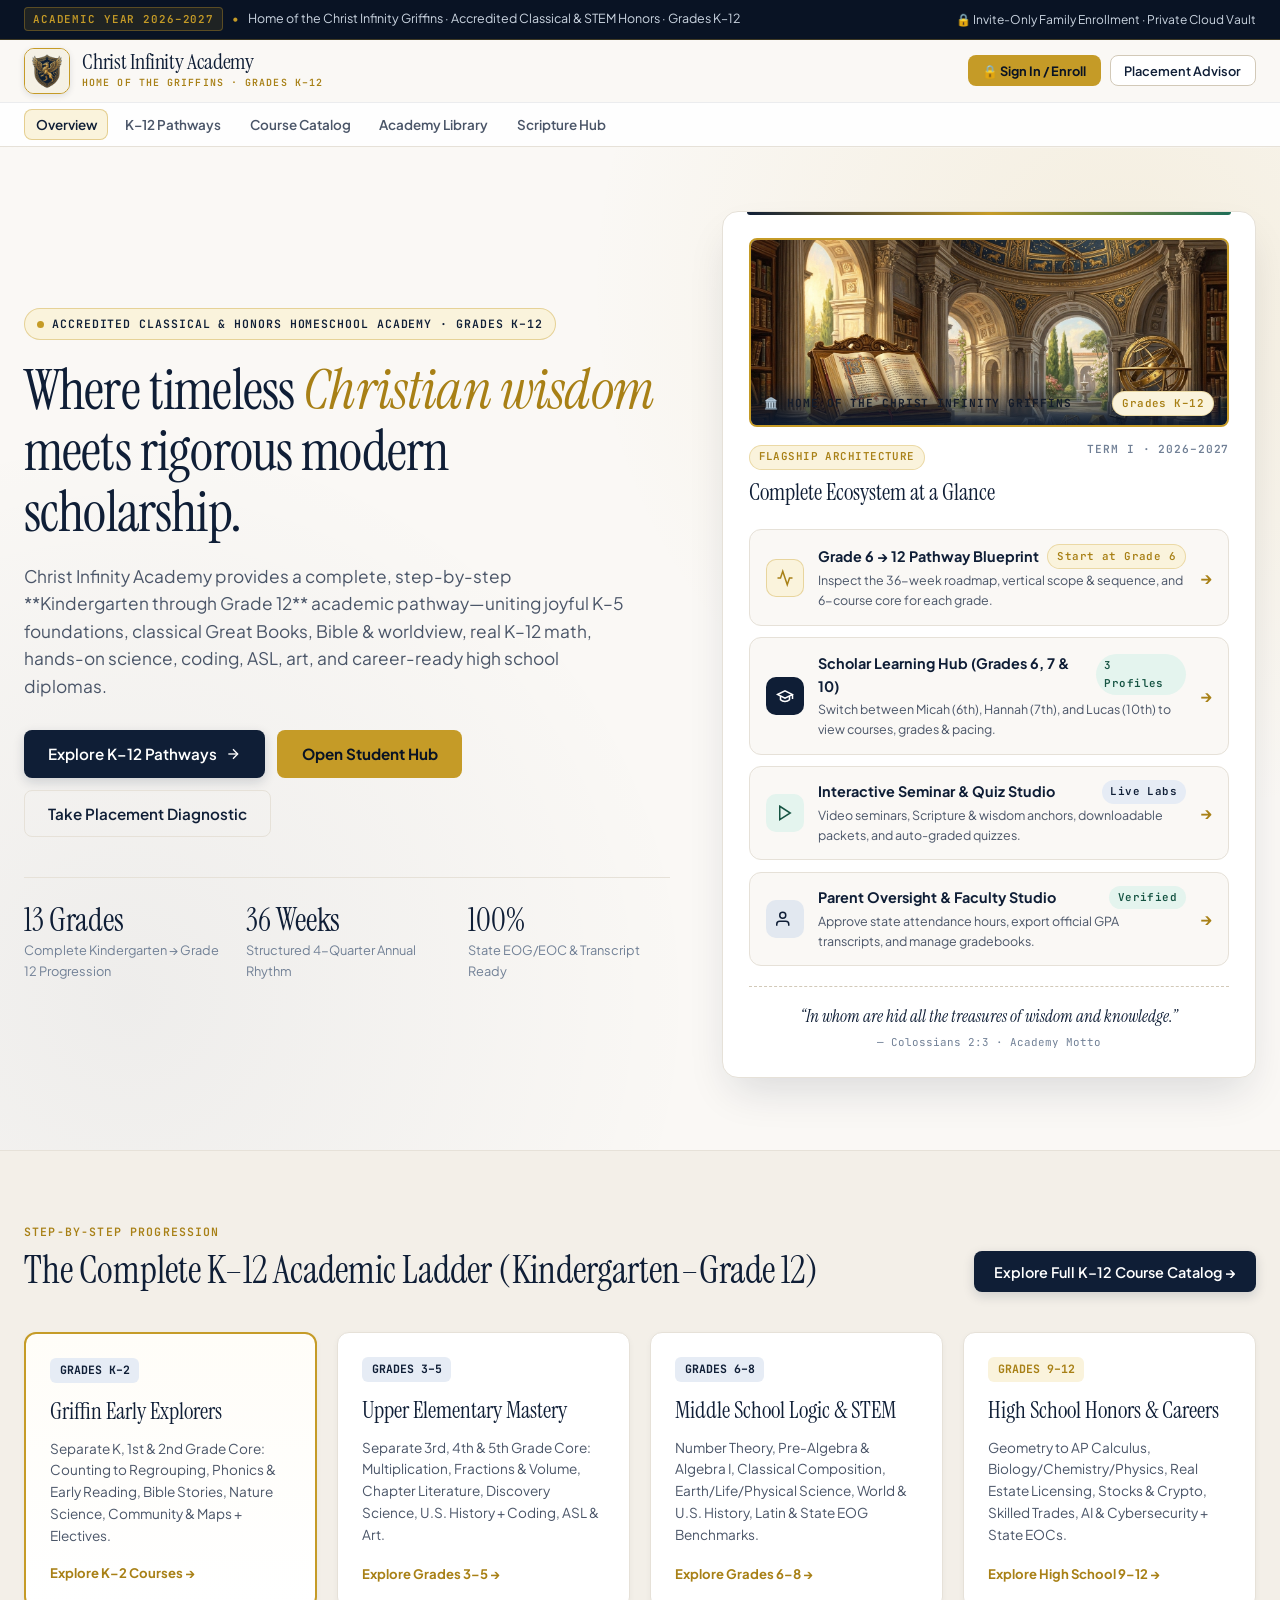
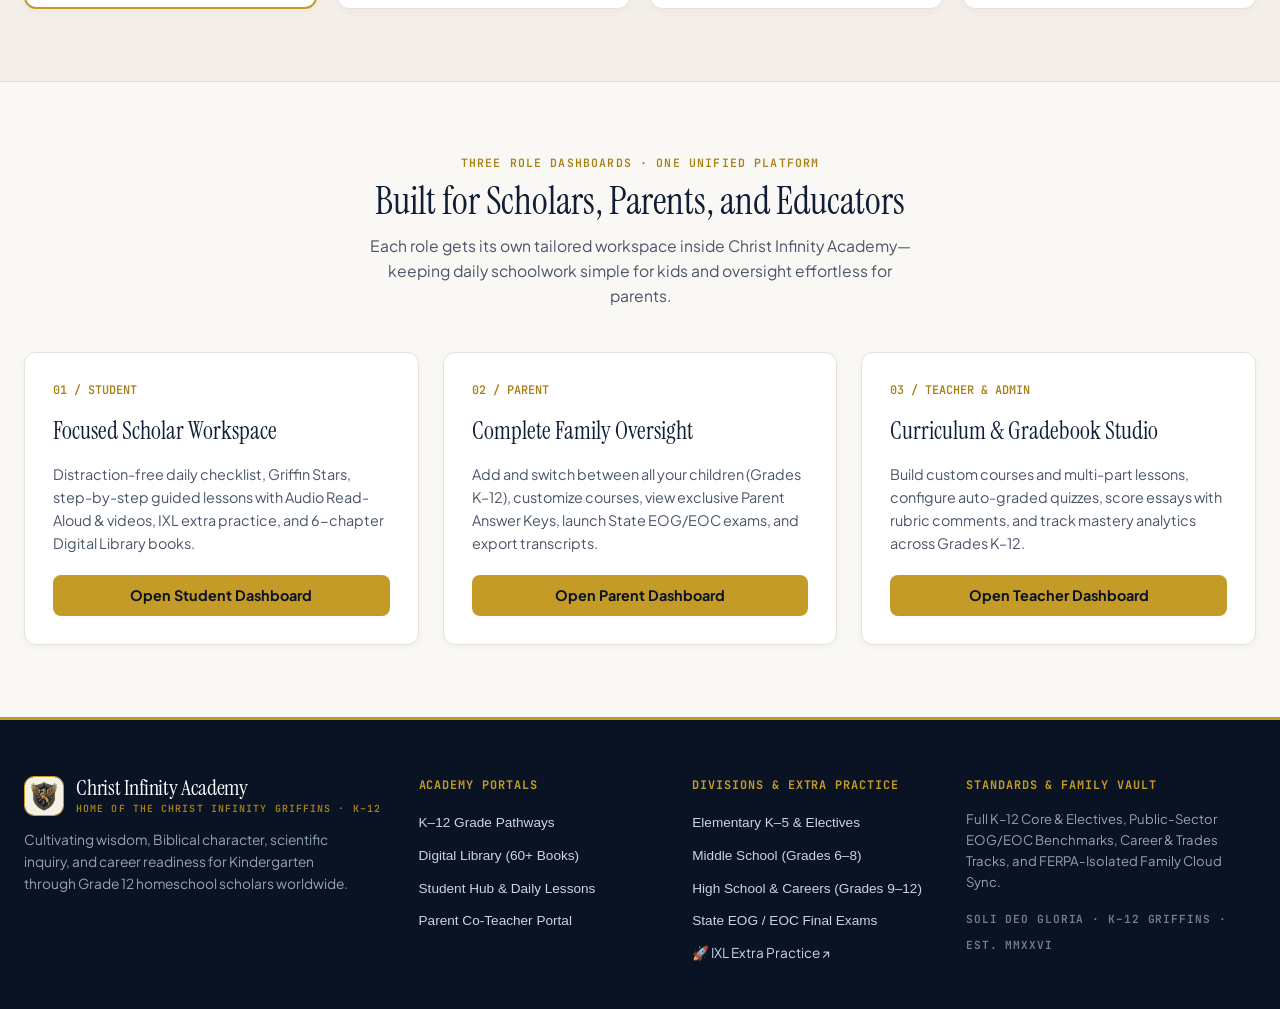
==== commit 277f1755: "Add files via upload" ====
--- a/index.html
+++ b/index.html
@@ -112,8 +112,8 @@
 
             <div class="hero-metrics">
               <div class="metric-item">
-                <span class="metric-num">7 Pathways</span>
-                <span class="metric-caption">Complete Grade 6 → Grade 12 Progression</span>
+                <span class="metric-num">13 Grades</span>
+                <span class="metric-caption">Complete Kindergarten → Grade 12 Progression</span>
               </div>
               <div class="metric-item">
                 <span class="metric-num">36 Weeks</span>
@@ -121,7 +121,7 @@
               </div>
               <div class="metric-item">
                 <span class="metric-num">100%</span>
-                <span class="metric-caption">Carnegie Credit &amp; Transcript Ready</span>
+                <span class="metric-caption">State EOG/EOC &amp; Transcript Ready</span>
               </div>
             </div>
           </div>
@@ -132,8 +132,8 @@
               <div style="margin-bottom: 0.9rem; border-radius: 8px; overflow: hidden; border: 2px solid var(--gold-500); position: relative;">
                 <img src="academy_hero.jpg" alt="Christ Infinity Academy Classical Rotunda &amp; Observatory" style="width: 100%; height: 185px; object-fit: cover; display: block;" />
                 <div style="position: absolute; bottom: 0; left: 0; right: 0; background: linear-gradient(transparent, rgba(10,25,47,0.92)); padding: 0.55rem 0.85rem; display: flex; justify-content: space-between; align-items: center;">
-                  <span style="font-family: var(--font-mono); font-size: 0.7rem; color: var(--gold-400); font-weight: 700; letter-spacing: 0.08em;">🏛️ THE GREAT ROTUNDA · SCRIPTORIUM &amp; OBSERVATORY</span>
-                  <span class="badge badge-gold">Grades 6–12</span>
+                  <span style="font-family: var(--font-mono); font-size: 0.7rem; color: var(--gold-400); font-weight: 700; letter-spacing: 0.08em;">🏛️ HOME OF THE CHRIST INFINITY GRIFFINS</span>
+                  <span class="badge badge-gold">Grades K–12</span>
                 </div>
               </div>
               <div class="showcase-header">
@@ -213,40 +213,40 @@
         </div>
       </div>
 
-      <!-- Quick Grade 6–12 Pathway Ribbon on Homepage -->
+      <!-- Quick Grade K–12 Pathway Ribbon on Homepage -->
       <div class="section-block bg-ivory-alt">
         <div class="container">
           <div class="section-header-split">
             <div>
               <span class="section-eyebrow">STEP-BY-STEP PROGRESSION</span>
-              <h2 class="section-title">The 7-Year Academic Ladder (Grades 6–12)</h2>
-            </div>
-            <button class="btn btn-primary" data-nav="pathways">Open Interactive Pathway Explorer →</button>
+              <h2 class="section-title">The Complete K–12 Academic Ladder (Kindergarten–Grade 12)</h2>
+            </div>
+            <button class="btn btn-primary" data-nav="catalog">Explore Full K–12 Course Catalog →</button>
           </div>
 
           <div class="pathway-ladder-grid">
-            <div class="ladder-card highlight-g6" data-jump-pathway="6">
-              <span class="ladder-grade">GRADE 6</span>
-              <h4>Foundation of Wonder &amp; Order</h4>
-              <p>Creation &amp; Covenants, Number Theory &amp; Ratios, Celestial Astronomy, Ancient World, Heroic Grammar &amp; Latin Roots.</p>
-              <span class="ladder-cta">Explore 6th Grade Pathway →</span>
-            </div>
-            <div class="ladder-card" data-jump-pathway="7">
-              <span class="ladder-grade">GRADE 7</span>
-              <h4>School of Formal Logic</h4>
-              <p>Gospels &amp; Wisdom, Pre-Algebra Mastery, Life Science &amp; Microscopy, Christendom, Categorical Syllogisms &amp; Latin I.</p>
-              <span class="ladder-cta">Explore 7th Grade Pathway →</span>
-            </div>
-            <div class="ladder-card" data-jump-pathway="8">
-              <span class="ladder-grade">GRADE 8</span>
-              <h4>Pre-Rhetoric &amp; Algebra I</h4>
-              <p>Early Church, Honors Algebra I (HS Credit), Physical Science Mechanics, U.S. Founding, Debate Refutation &amp; Latin II.</p>
-              <span class="ladder-cta">Explore 8th Grade Pathway →</span>
+            <div class="ladder-card highlight-g6" data-nav="catalog">
+              <span class="ladder-grade">GRADES K–2</span>
+              <h4>Griffin Early Explorers</h4>
+              <p>Separate K, 1st &amp; 2nd Grade Core: Counting to Regrouping, Phonics &amp; Early Reading, Bible Stories, Nature Science, Community &amp; Maps + Electives.</p>
+              <span class="ladder-cta">Explore K–2 Courses →</span>
+            </div>
+            <div class="ladder-card" data-nav="catalog">
+              <span class="ladder-grade">GRADES 3–5</span>
+              <h4>Upper Elementary Mastery</h4>
+              <p>Separate 3rd, 4th &amp; 5th Grade Core: Multiplication, Fractions &amp; Volume, Chapter Literature, Discovery Science, U.S. History + Coding, ASL &amp; Art.</p>
+              <span class="ladder-cta">Explore Grades 3–5 →</span>
+            </div>
+            <div class="ladder-card" data-jump-pathway="6">
+              <span class="ladder-grade">GRADES 6–8</span>
+              <h4>Middle School Logic &amp; STEM</h4>
+              <p>Number Theory, Pre-Algebra &amp; Algebra I, Classical Composition, Earth/Life/Physical Science, World &amp; U.S. History, Latin &amp; State EOG Benchmarks.</p>
+              <span class="ladder-cta">Explore Grades 6–8 →</span>
             </div>
             <div class="ladder-card" data-jump-pathway="9">
               <span class="ladder-grade gold">GRADES 9–12</span>
-              <h4>Collegiate Rhetoric &amp; Honors</h4>
-              <p>Euclidean Geometry to AP Calculus BC, Biology/Chemistry/Physics Labs, Homer/Dante/Milton, and Senior Capstone Thesis.</p>
+              <h4>High School Honors &amp; Careers</h4>
+              <p>Geometry to AP Calculus, Biology/Chemistry/Physics, Real Estate Licensing, Stocks &amp; Crypto, Skilled Trades, AI &amp; Cybersecurity + State EOCs.</p>
               <span class="ladder-cta">Explore High School 9–12 →</span>
             </div>
           </div>
@@ -259,26 +259,26 @@
           <div class="section-header-center">
             <span class="section-eyebrow">THREE ROLE DASHBOARDS · ONE UNIFIED PLATFORM</span>
             <h2 class="section-title">Built for Scholars, Parents, and Educators</h2>
-            <p class="section-desc">Switch seamlessly between any role below to inspect the full functionality of Christ Infinity Academy.</p>
+            <p class="section-desc">Each role gets its own tailored workspace inside Christ Infinity Academy—keeping daily schoolwork simple for kids and oversight effortless for parents.</p>
           </div>
 
           <div class="role-preview-cards">
             <div class="role-feature-card">
               <div class="role-feature-num">01 / STUDENT</div>
               <h3>Focused Scholar Workspace</h3>
-              <p>Distraction-free daily agenda, mastery progress bars, interactive video &amp; reading lessons, downloadable study packets, and immediate quiz feedback.</p>
+              <p>Distraction-free daily checklist, Griffin Stars, step-by-step guided lessons with Audio Read-Aloud &amp; videos, IXL extra practice, and 6-chapter Digital Library books.</p>
               <button class="btn btn-secondary btn-full" data-nav="student">Open Student Dashboard</button>
             </div>
             <div class="role-feature-card">
               <div class="role-feature-num">02 / PARENT</div>
               <h3>Complete Family Oversight</h3>
-              <p>Switch between Micah (6th), Hannah (7th), and Lucas (10th), approve weekly pacing compliance, inspect graded work, and export official transcripts.</p>
+              <p>Add and switch between all your children (Grades K–12), customize courses, view exclusive Parent Answer Keys, launch State EOG/EOC exams, and export transcripts.</p>
               <button class="btn btn-secondary btn-full" data-nav="parent">Open Parent Dashboard</button>
             </div>
             <div class="role-feature-card">
               <div class="role-feature-num">03 / TEACHER &amp; ADMIN</div>
               <h3>Curriculum &amp; Gradebook Studio</h3>
-              <p>Build courses and multi-part lessons, configure auto-graded quizzes, score student essays with rubric comments, and track mastery analytics across grades 6–12.</p>
+              <p>Build custom courses and multi-part lessons, configure auto-graded quizzes, score essays with rubric comments, and track mastery analytics across Grades K–12.</p>
               <button class="btn btn-secondary btn-full" data-nav="teacher">Open Teacher Dashboard</button>
             </div>
           </div>
@@ -1095,7 +1095,7 @@
           <div>
             <span class="section-eyebrow">STRUCTURED RHYTHM &amp; PACING</span>
             <h1 class="page-title">Weekly Learning Schedule &amp; Assignment Calendar</h1>
-            <p class="page-subtitle">Balanced seminar blocks, independent study periods, science labs, and assignment deadlines for Grades 6–12.</p>
+            <p class="page-subtitle">Balanced learning blocks, independent study periods, hands-on science labs, and assignment deadlines for Grades K–12.</p>
           </div>
           <div class="schedule-controls-top">
             <select id="scheduleStudentSelect" class="select-control">
@@ -1239,7 +1239,7 @@
           <div>
             <span class="section-eyebrow">FACULTY &amp; CURRICULUM ADMINISTRATION</span>
             <h1 class="page-title">Teacher &amp; Dean Studio</h1>
-            <p class="page-subtitle">Manage Grades 6–12 courses, publish new lessons &amp; quizzes, and update student grades in real time.</p>
+            <p class="page-subtitle">Manage Grades K–12 courses, publish new lessons &amp; quizzes, and update student grades in real time.</p>
           </div>
           <div class="teacher-actions-top">
             <button class="btn btn-secondary btn-sm" id="openNewLessonModalBtn">+ Add Lesson &amp; Quiz</button>
@@ -1423,17 +1423,21 @@
 
   <script src="data.js?v=20261125h"></script>
   <script src="curriculum_7_12.js?v=20261125h"></script>
-  <script src="career_electives.js?v=20261125h"></script>
+  <script src="career_electives.js?v=20261125m"></script>
   <script src="k12_expansion.js?v=20261125j"></script>
   <script src="k5_library_books.js?v=20261125h"></script>
-  <script src="student_curriculum_engine.js?v=20261125h"></script>
+  <script src="library_book_expander.js?v=20261125m"></script>
+  <script src="grade_k_curriculum.js?v=20261125m"></script>
+  <script src="grade_1_curriculum.js?v=20261125m"></script>
+  <script src="grade_2_curriculum.js?v=20261125m"></script>
+  <script src="student_curriculum_engine.js?v=20261125m"></script>
   <script src="eog_eoc_exams.js?v=20261125i"></script>
   <script src="bible_offline_80books.js"></script>
   <script src="bible_offline_bbe.js"></script>
   <script src="bible_full_chapters.js"></script>
   <script src="visuals.js?v=20261125h"></script>
-  <script src="k5_visuals_and_layout.js?v=20261125i"></script>
+  <script src="k5_visuals_and_layout.js?v=20261125l"></script>
   <script src="cloud_sync.js?v=20261125h"></script>
-  <script src="app.js?v=20261125k"></script>
+  <script src="app.js?v=20261125m"></script>
 </body>
 </html>
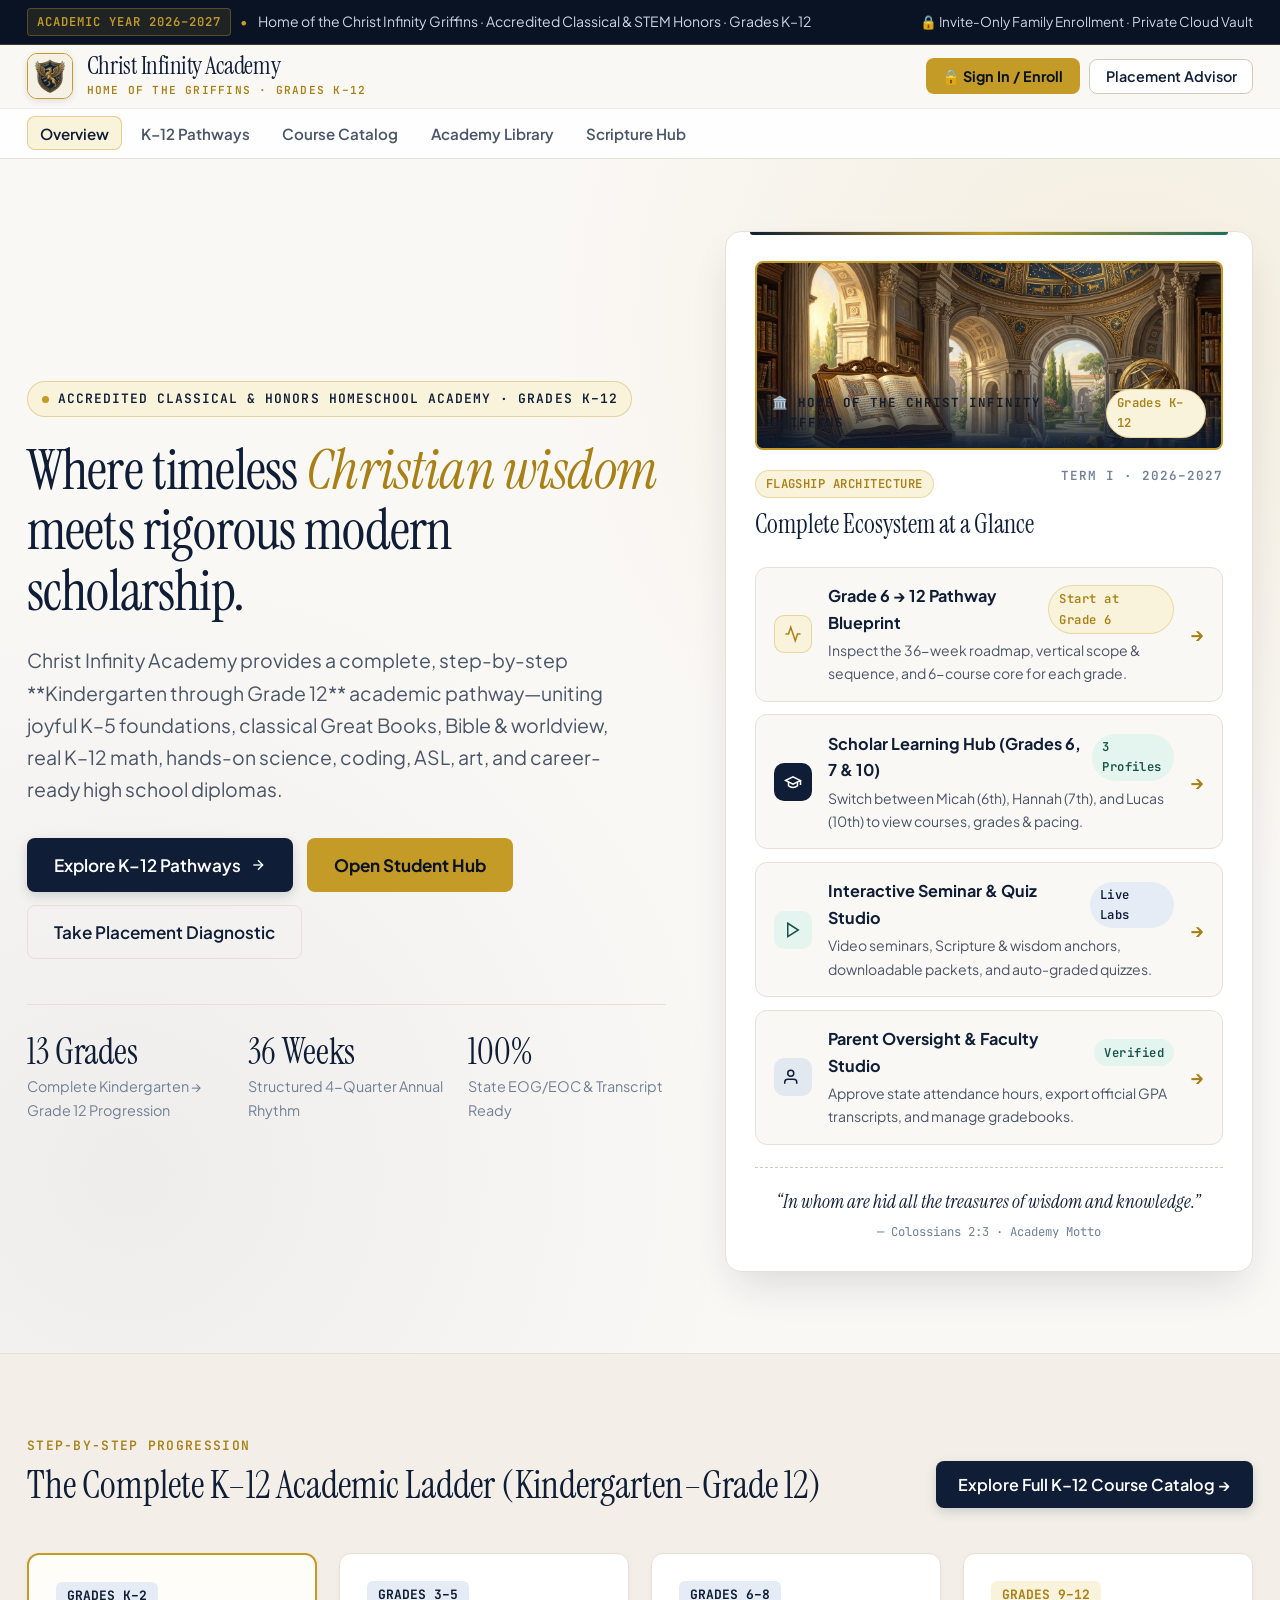
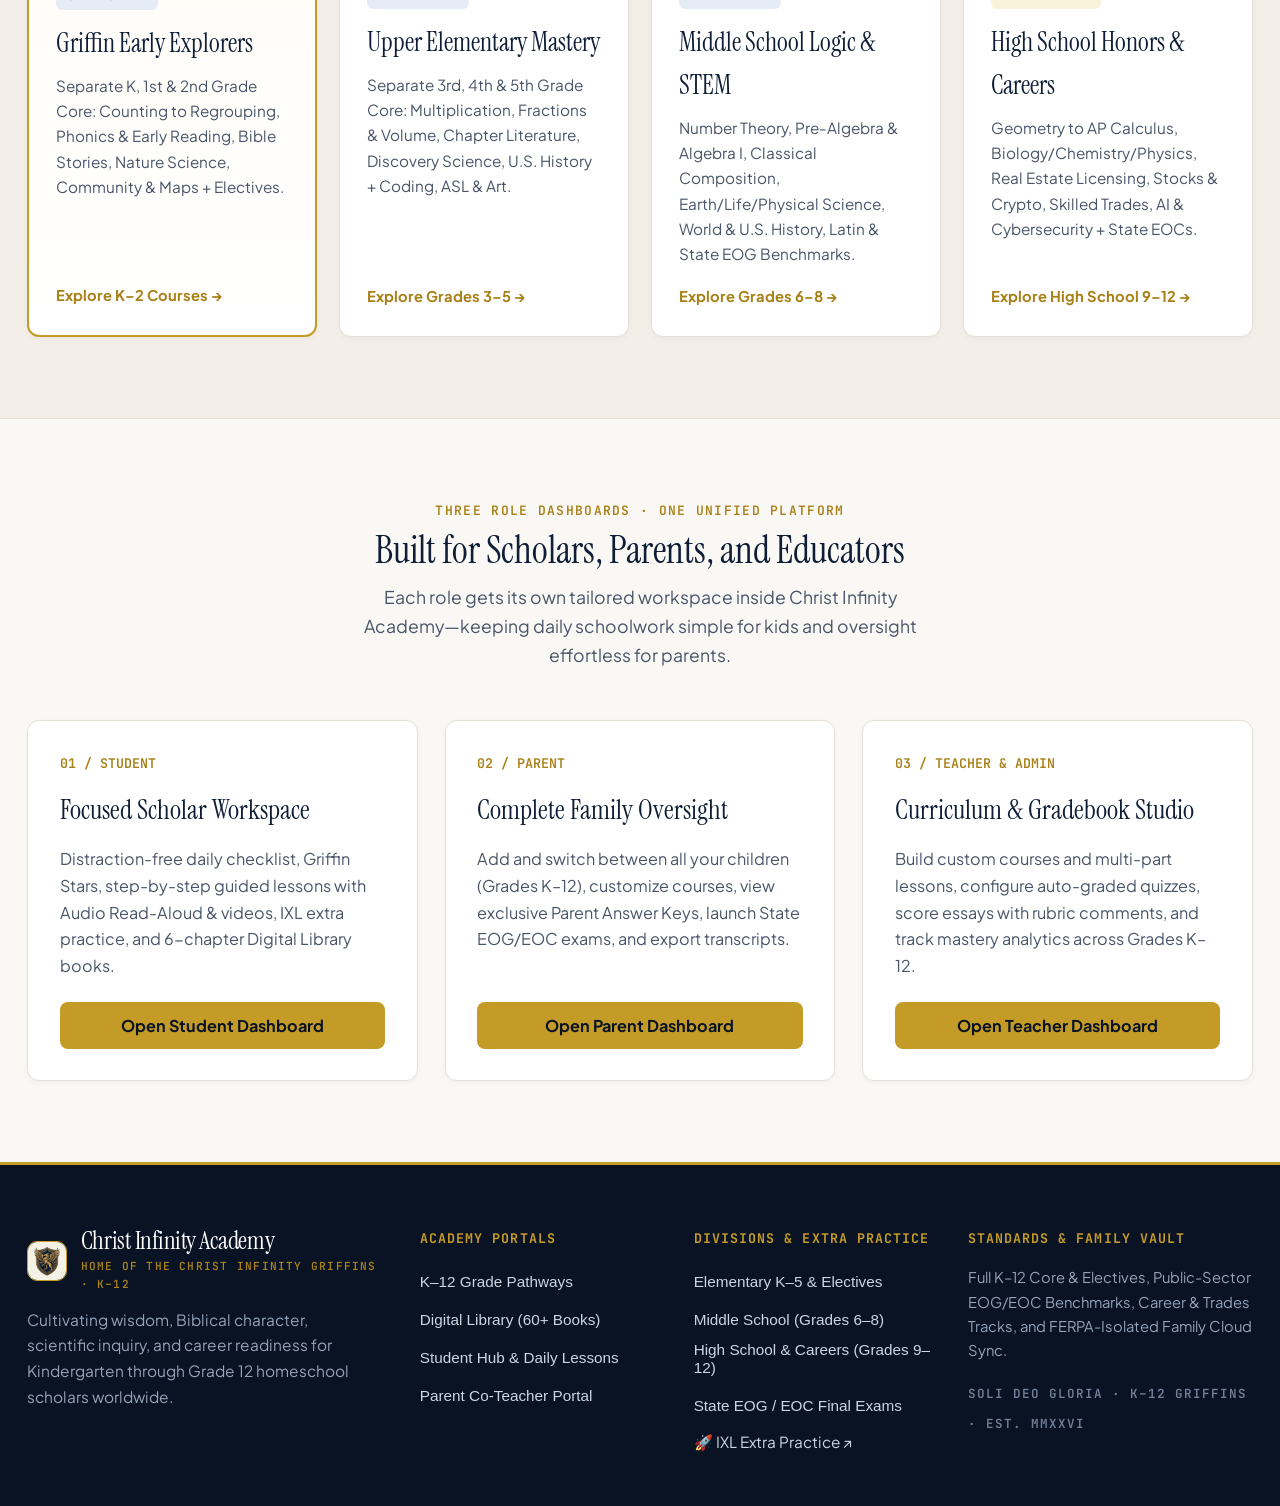
==== commit 678efb8e: "Add files via upload" ====
--- a/index.html
+++ b/index.html
@@ -7,7 +7,7 @@
   <link rel="preconnect" href="https://fonts.googleapis.com">
   <link rel="preconnect" href="https://fonts.gstatic.com" crossorigin>
   <link href="https://fonts.googleapis.com/css2?family=Instrument+Serif:ital@0;1&family=JetBrains+Mono:wght@400;500;600&family=Plus+Jakarta+Sans:wght@400;500;600;700&display=swap" rel="stylesheet">
-  <link rel="stylesheet" href="styles.css?v=20261125h" />
+  <link rel="stylesheet" href="styles.css?v=20261125n" />
 </head>
 <body>
   <!-- Top Institutional Banner -->
--- a/styles.css
+++ b/styles.css
@@ -40,14 +40,14 @@
 
 html {
   scroll-behavior: smooth;
-  font-size: 16px;
+  font-size: 18px;
 }
 
 body {
   font-family: var(--font-sans);
   background-color: var(--bg-ivory);
   color: var(--text-primary);
-  line-height: 1.6;
+  line-height: 1.65;
   -webkit-font-smoothing: antialiased;
   min-height: 100vh;
   display: flex;
@@ -57,7 +57,7 @@
 
 .container {
   width: 100%;
-  max-width: 1340px;
+  max-width: 1380px;
   margin: 0 auto;
   padding: 0 1.5rem;
 }
@@ -2680,6 +2680,28 @@
   }
 }
 
+/* ==================== GLOBAL ENHANCED READABILITY (LESSONS, LIBRARY & K–5) ==================== */
+.lesson-reading-body,
+.lesson-reading-body p,
+.library-chapter-body,
+.library-chapter-body p,
+.reader-chapter-content,
+.reader-chapter-content p,
+.quiz-q-card p {
+  font-size: 1.02rem;
+  line-height: 1.78;
+}
+
+.quiz-q-prompt {
+  font-size: 1.04rem;
+  line-height: 1.55;
+}
+
+.quiz-option-label {
+  font-size: 0.98rem;
+  padding: 0.7rem 0.95rem;
+}
+
 /* ==================== AGE-ADAPTIVE K–5 "GRIFFIN JUNIOR EXPLORERS" THEME ==================== */
 body.mode-k5-explorers {
   background-color: #FFFDF7;
@@ -2692,10 +2714,14 @@
 }
 
 body.mode-k5-explorers .lesson-reading-body,
+body.mode-k5-explorers .lesson-reading-body p,
+body.mode-k5-explorers .library-chapter-body,
+body.mode-k5-explorers .library-chapter-body p,
 body.mode-k5-explorers .quiz-q-card p,
+body.mode-k5-explorers .quiz-q-prompt,
 body.mode-k5-explorers .quiz-option-label span {
-  font-size: 1.03rem;
-  line-height: 1.75;
+  font-size: 1.1rem;
+  line-height: 1.82;
 }
 
 body.mode-k5-explorers .btn {
